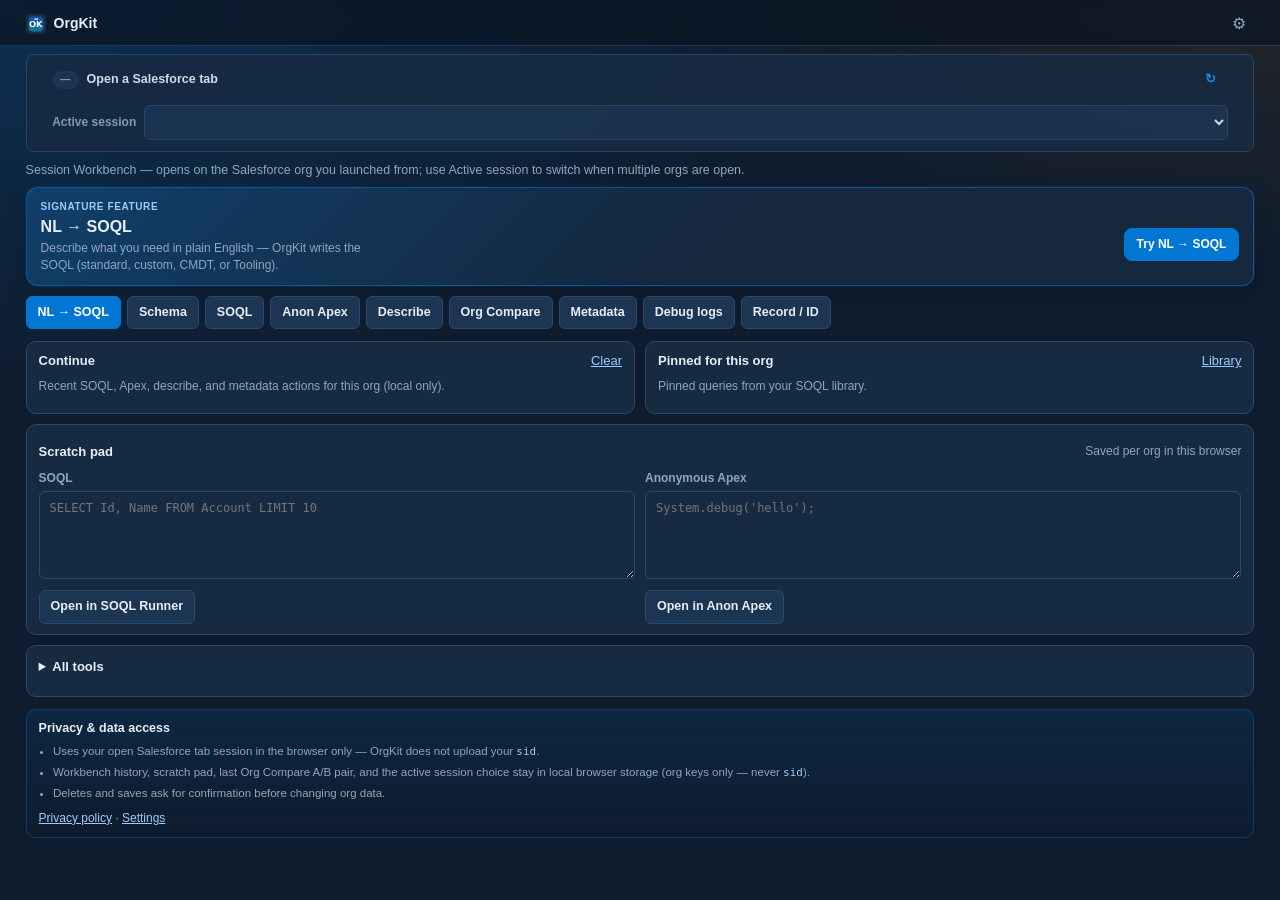
==== extension/app/index.html @ 9f9a1a81 "Compare which flow version is live across two orgs (1.9.7). Org Compare already had dual-org session" ====
<!DOCTYPE html>
<html lang="en">
<head>
  <meta charset="UTF-8" />
  <meta name="viewport" content="width=device-width, initial-scale=1" />
  <title>OrgKit</title>
  <link rel="icon" href="../icons/icon32.png" />
  <link rel="stylesheet" href="app.css" />
</head>
<body>
  <header class="header">
    <button type="button" class="icon-btn hidden" id="backBtn" title="Back">←</button>
    <div class="brand">
      <img src="../icons/icon32.png" alt="" width="20" height="20" />
      <span id="headerTitle">OrgKit</span>
    </div>
    <button type="button" class="icon-btn" id="openOptions" title="Settings">⚙</button>
  </header>

  <section id="orgBanner" class="org-banner muted">
    <div class="org-top">
      <span id="envPill" class="pill">—</span>
      <span id="orgHost" class="org-host">Open a Salesforce tab</span>
      <button type="button" class="btn ghost org-refresh-btn" id="refreshSessionsBtn" title="Refresh Salesforce sessions">↻</button>
    </div>
    <div class="org-session-row" id="orgSessionRow">
      <label class="label tight" for="activeSessionSelect">Active session</label>
      <select id="activeSessionSelect" class="select block-select" title="Switch between open Salesforce orgs / sandboxes"></select>
    </div>
    <div id="orgMeta" class="org-meta"></div>
  </section>

  <!-- SESSION WORKBENCH (home) -->
  <section id="view-home" class="view active">
    <p class="lede">Session Workbench — opens on the Salesforce org you launched from; use Active session to switch when multiple orgs are open.</p>

    <button type="button" class="nl-spotlight" data-open="nl-soql" id="nlSpotlight">
      <span class="nl-spotlight-kicker">Signature feature</span>
      <strong class="nl-spotlight-title">NL → SOQL</strong>
      <span class="nl-spotlight-blurb">Describe what you need in plain English — OrgKit writes the SOQL (standard, custom, CMDT, or Tooling).</span>
      <span class="nl-spotlight-cta">Try NL → SOQL</span>
    </button>

    <div class="wb-launch" id="wbLaunch">
      <button type="button" class="btn primary" data-open="nl-soql">NL → SOQL</button>
      <button type="button" class="btn" data-open="schema">Schema</button>
      <button type="button" class="btn" data-open="soql-run">SOQL</button>
      <button type="button" class="btn" data-open="anon-apex">Anon Apex</button>
      <button type="button" class="btn" data-open="describe">Describe</button>
      <button type="button" class="btn" data-open="org-compare">Org Compare</button>
      <button type="button" class="btn" data-open="meta-open">Metadata</button>
      <button type="button" class="btn" data-open="logs">Debug logs</button>
      <button type="button" class="btn" data-open="ids">Record / ID</button>
    </div>

    <div class="wb-grid">
      <div class="wb-card">
        <div class="wb-card-head">
          <h3>Continue</h3>
          <button type="button" class="linkish" id="wbClearContinue" title="Clear continue list">Clear</button>
        </div>
        <p class="hint wb-hint">Recent SOQL, Apex, describe, and metadata actions for this org (local only).</p>
        <div id="wbContinue" class="wb-list"></div>
      </div>
      <div class="wb-card">
        <div class="wb-card-head">
          <h3>Pinned for this org</h3>
          <button type="button" class="linkish" data-open="soql-run">Library</button>
        </div>
        <p class="hint wb-hint">Pinned queries from your SOQL library.</p>
        <div id="wbPinned" class="wb-list"></div>
      </div>
    </div>

    <div class="wb-card wb-scratch">
      <div class="wb-card-head">
        <h3>Scratch pad</h3>
        <span class="hint" id="wbScratchHint">Saved per org in this browser</span>
      </div>
      <div class="wb-scratch-grid">
        <div>
          <label class="label" for="wbScratchSoql">SOQL</label>
          <textarea id="wbScratchSoql" class="textarea" rows="4" placeholder="SELECT Id, Name FROM Account LIMIT 10" spellcheck="false"></textarea>
          <button type="button" class="btn" id="wbOpenScratchSoql">Open in SOQL Runner</button>
        </div>
        <div>
          <label class="label" for="wbScratchApex">Anonymous Apex</label>
          <textarea id="wbScratchApex" class="textarea" rows="4" placeholder="System.debug('hello');" spellcheck="false"></textarea>
          <button type="button" class="btn" id="wbOpenScratchApex">Open in Anon Apex</button>
        </div>
      </div>
    </div>

    <details class="wb-tools" id="wbAllTools">
      <summary>All tools</summary>
      <div class="feature-grid" id="featureGrid"></div>
      <div class="extras">
        <div class="label" style="margin-top:0">Quick links &amp; utilities</div>
        <div class="util-row">
          <button type="button" class="btn" data-open="links">Setup links</button>
          <button type="button" class="btn" data-open="soql-run">SOQL runner</button>
          <button type="button" class="btn" data-open="anon-apex">Anonymous Apex</button>
          <button type="button" class="btn" data-open="ids">ID tools</button>
          <button type="button" class="btn" data-open="favs">Favorites</button>
        </div>
      </div>
    </details>

    <div class="trust-card">
      <strong>Privacy &amp; data access</strong>
      <ul>
        <li>Uses your open Salesforce tab session in the browser only — OrgKit does not upload your <code>sid</code>.</li>
        <li>Workbench history, scratch pad, last Org Compare A/B pair, and the active session choice stay in local browser storage (org keys only — never <code>sid</code>).</li>
        <li>Deletes and saves ask for confirmation before changing org data.</li>
      </ul>
      <p class="trust-links">
        <a href="../privacy.html" target="_blank" rel="noopener">Privacy policy</a>
        ·
        <button type="button" class="linkish" id="homeOpenSettings">Settings</button>
      </p>
    </div>
  </section>

  <!-- FEATURE: NL SOQL -->
  <section id="view-nl-soql" class="view">
    <p class="lede nl-view-lede">
      OrgKit’s standout tool — type a request in plain English and get runnable SOQL for this org.
    </p>
    <div class="nl-examples" id="nlExamples" aria-label="Example prompts">
      <button type="button" class="nl-chip" data-nl-example="Accounts created this week with their owner name">Accounts this week + owner</button>
      <button type="button" class="nl-chip" data-nl-example="Open Cases for high priority with Account Name">High-priority Cases</button>
      <button type="button" class="nl-chip" data-nl-example="Custom objects modified in the last 7 days">Recent custom objects</button>
      <button type="button" class="nl-chip" data-nl-example="Apex classes that contain Batchable">Tooling: Batchable classes</button>
    </div>
    <div class="row wrap" style="margin-bottom:8px">
      <label class="label tight" for="nlApiMode">API</label>
      <select id="nlApiMode" class="select" title="Standard objects / custom metadata, or Tooling API">
        <option value="rest">Standard / CMDT</option>
        <option value="tooling">Tooling API</option>
      </select>
    </div>
    <label class="label" for="nlInput">Describe the data you need</label>
    <textarea id="nlInput" class="textarea" rows="3" placeholder="e.g. Contacts at Accounts in California, limit 50"></textarea>
    <p class="hint">
      Works with standard objects, custom objects (__c), and custom metadata (__mdt). Tooling mode matches ApexClass, FlowDefinition, Flow versions, and other Tooling entities. Results respect your Salesforce permissions.
    </p>
    <div class="row">
      <button type="button" class="btn primary" id="genSoql">Generate SOQL</button>
      <button type="button" class="btn" id="runGenSoql">Run</button>
      <button type="button" class="btn" id="copyGenSoql">Copy SOQL</button>
    </div>
    <pre id="nlSoqlOut" class="result"></pre>
    <div id="nlQueryPanel" class="query-panel hidden" data-query-panel="nl">
      <div class="query-toolbar">
        <span class="query-meta" data-query-meta></span>
        <button type="button" class="btn" data-export="sheets">Copy for Sheets</button>
        <button type="button" class="btn" data-export="excel">Export Excel</button>
        <button type="button" class="btn ghost" data-export="csv">CSV</button>
        <button type="button" class="btn ghost" data-export="json">JSON</button>
      </div>
      <div class="query-table-wrap" data-query-table></div>
    </div>
    <div id="nlQueryStatus" class="query-status"></div>
  </section>

  <!-- FEATURE: Flow Analyzer -->
  <section id="view-flow" class="view">
    <div class="row">
      <button type="button" class="btn primary" id="loadFlows">Load flows from org</button>
      <button type="button" class="btn" id="analyzeFlowPaste">Analyze paste</button>
    </div>
    <textarea id="flowPaste" class="textarea" rows="4" placeholder="Optional: paste Flow JSON/XML metadata"></textarea>
    <div id="flowOut" class="report"></div>
  </section>

  <!-- FEATURE: Governor -->
  <section id="view-governor" class="view">
    <div class="row wrap">
      <button type="button" class="btn" id="loadOrgLimits">Load org limits</button>
      <span id="orgLimitsStatus" class="hint" style="margin:0"></span>
    </div>
    <div id="orgLimitsOut" class="report"></div>
    <label class="label" for="govInput">Paste Apex (or describe the transaction)</label>
    <textarea id="govInput" class="textarea" rows="8" placeholder="for (SObject record : records) {&#10;  List&lt;SObject&gt; related = [SELECT Id FROM Related__c WHERE ParentId__c = :record.Id];&#10;}"></textarea>
    <button type="button" class="btn primary block" id="runGovernor">Predict code limits</button>
    <div id="govOut" class="report"></div>
  </section>

  <!-- FEATURE: Error Decoder -->
  <section id="view-errors" class="view">
    <label class="label" for="errInput">Paste Salesforce error</label>
    <textarea id="errInput" class="textarea" rows="5" placeholder="System.DmlException: Update failed... UNABLE_TO_LOCK_ROW..."></textarea>
    <div class="row">
      <button type="button" class="btn primary" id="decodeErr">Decode</button>
      <button type="button" class="btn" id="decodeErrAi">Decode + AI</button>
    </div>
    <div id="errOut" class="report"></div>
  </section>

  <!-- FEATURE: Debug Log -->
  <section id="view-logs" class="view">
    <label class="label" for="logInput">Paste debug log</label>
    <textarea id="logInput" class="textarea" rows="8" placeholder="64.0 APEX_CODE,DEBUG;...&#10;Number of SOQL queries: 42 out of 100"></textarea>
    <button type="button" class="btn primary block" id="analyzeLog">Analyze log</button>
    <div id="logOut" class="report"></div>
  </section>

  <!-- FEATURE: Formula -->
  <section id="view-formula" class="view">
    <label class="label" for="formulaInput">Describe the formula</label>
    <textarea id="formulaInput" class="textarea" rows="3" placeholder="Checkbox true when status is open or priority is high"></textarea>
    <div class="row">
      <button type="button" class="btn primary" id="buildFormula">Build</button>
      <button type="button" class="btn" id="copyFormula">Copy</button>
    </div>
    <pre id="formulaOut" class="result"></pre>
    <div id="formulaHelpers" class="helpers"></div>
  </section>

  <!-- FEATURE: Permissions -->
  <section id="view-perms" class="view">
    <label class="label" for="permUser">Username or User Id</label>
    <input id="permUser" class="input" placeholder="user@example.com" />
    <label class="label" for="permObject">Object API name</label>
    <input id="permObject" class="input" list="permObjectList" placeholder="Standard or custom object API name" autocomplete="off" />
    <datalist id="permObjectList"></datalist>
    <p class="hint">Supports standard and custom objects (__c). Type to search the org object list.</p>
    <button type="button" class="btn primary block" id="investigatePerms">Investigate</button>
    <div id="permOut" class="report"></div>
  </section>

  <!-- FEATURE: Apex Review -->
  <section id="view-apex" class="view">
    <label class="label" for="apexClassSearch">Load class from org</label>
    <div class="row">
      <input type="search" id="apexClassSearch" class="input grow" placeholder="Search Apex class name…" />
      <button type="button" class="btn" id="searchApexClasses">Search</button>
    </div>
    <div id="apexClassList" class="package-members"></div>
    <div id="apexClassStatus" class="hint"></div>
    <label class="label" for="apexInput">Apex source</label>
    <textarea id="apexInput" class="textarea" rows="8" placeholder="Select a class above, or paste Apex here…"></textarea>
    <button type="button" class="btn primary block" id="reviewApex">Review</button>
    <div id="apexOut" class="report"></div>
  </section>

  <!-- FEATURE: Describe Browser -->
  <section id="view-describe" class="view">
    <div class="row" style="position:relative">
      <div class="soql-editor grow" style="flex:1;min-width:0">
        <input type="search" id="describeObjectSearch" class="input grow" list="describeObjectList" placeholder="Search standard or custom object…" autocomplete="off" style="width:100%" />
        <div id="describeObjectSuggest" class="soql-suggest hidden" role="listbox" aria-label="Object suggestions"></div>
      </div>
      <button type="button" class="btn primary" id="loadDescribe">Describe</button>
    </div>
    <datalist id="describeObjectList"></datalist>
    <p class="hint" id="describeObjectHint">Loads all org objects (including custom __c / __mdt). Search by API name or label.</p>
    <input type="search" id="describeFieldFilter" class="input" placeholder="Filter fields…" style="margin-top:8px" />
    <div id="describeSummary" class="hint"></div>
    <div id="describeFields" class="describe-list"></div>
    <div id="describeDetail" class="report"></div>
    <div id="describeDependent" class="report"></div>
  </section>

  <!-- FEATURE: Schema Explorer -->
  <section id="view-schema" class="view">
    <p class="lede">
      A map of your Salesforce records — each tile is one type of record, and lines show how they connect.
      Drag any tile to move just that tile. Switch to <strong>Technical</strong> for API names and SOQL.
    </p>
    <div class="schema-filter-row" role="group" aria-label="Object type filter">
      <button type="button" class="schema-filter active" data-schema-filter="all">All</button>
      <button type="button" class="schema-filter" data-schema-filter="standard">Standard</button>
      <button type="button" class="schema-filter" data-schema-filter="custom">Custom (__c)</button>
      <button type="button" class="schema-filter" data-schema-filter="mdt">Metadata (__mdt)</button>
    </div>
    <div class="row" style="position:relative">
      <div class="soql-editor grow" style="flex:1;min-width:0">
        <input
          type="search"
          id="schemaObjectSearch"
          class="input grow"
          list="schemaObjectList"
          placeholder="Search a record type — Account, Contact, custom objects…"
          autocomplete="off"
          style="width:100%"
        />
        <div id="schemaObjectSuggest" class="soql-suggest hidden" role="listbox" aria-label="Schema object suggestions"></div>
      </div>
      <button type="button" class="btn primary" id="loadSchema">Explore</button>
    </div>
    <datalist id="schemaObjectList"></datalist>
    <p class="hint" id="schemaObjectHint">Loads all org objects (including custom and custom metadata).</p>
    <nav id="schemaBreadcrumb" class="schema-breadcrumb" aria-label="Schema navigation"></nav>
    <div id="schemaSummary" class="hint"></div>
    <div id="schemaBuilder" class="schema-builder hidden" aria-live="polite">
      <div class="schema-builder-toolbar">
        <span class="hint" style="margin:0" id="schemaCanvasHint">Drag a tile to move it · empty space pans the map</span>
        <div class="row wrap" style="margin:0;gap:6px">
          <button type="button" class="btn ghost active" id="schemaToggleSimple" title="Simple or technical labels">Simple</button>
          <button type="button" class="btn ghost" id="schemaTogglePerms" title="Permissions drawer (session / as-user)">Permissions</button>
          <button type="button" class="btn ghost" id="schemaResetLayout" title="Reset card positions">Reset layout</button>
          <button type="button" class="btn ghost" id="schemaZoomOut" title="Zoom out">−</button>
          <button type="button" class="btn ghost" id="schemaZoomReset" title="Fit canvas">Fit</button>
          <button type="button" class="btn ghost" id="schemaZoomIn" title="Zoom in">+</button>
        </div>
      </div>
      <p class="schema-story" id="schemaRelationStory"></p>
      <div class="schema-legend" id="schemaLegend">
        <span class="schema-legend-item"><i class="lg-lookup"></i> Linked to</span>
        <span class="schema-legend-item"><i class="lg-md"></i> Must belong to (required parent)</span>
        <span class="schema-legend-item">Every line connects two tiles · hover a line to read it</span>
      </div>
      <div class="schema-builder-body">
        <div class="schema-viewport" id="schemaViewport">
          <div class="schema-world" id="schemaWorld">
            <svg class="schema-lines" id="schemaLines" xmlns="http://www.w3.org/2000/svg"></svg>
            <div class="schema-cards" id="schemaCards"></div>
          </div>
        </div>
        <aside class="schema-perm-drawer" id="schemaPermDrawer" hidden>
          <div class="schema-perm-drawer-head">
            <strong>Permissions</strong>
            <button type="button" class="btn ghost" id="schemaPermClose" title="Close">×</button>
          </div>
          <div id="schemaPermBody" class="schema-perm-body"></div>
        </aside>
      </div>
      <div class="schema-actions" id="schemaActions"></div>
    </div>
    <div id="schemaFieldMenu" class="schema-field-menu hidden" role="menu" hidden></div>
    <pre id="schemaSoqlPreview" class="result schema-soql-preview hidden"></pre>
  </section>

  <!-- FEATURE: Org Compare -->
  <section id="view-org-compare" class="view">
    <p class="hint">
      Compare two logged-in Salesforce orgs (UAT vs Prod). Pick what to scan — objects, profiles, perm sets,
      <strong>active flow versions</strong>, Apex, and more.
      OrgKit uses tabs and cookie sessions in this Chrome profile. No passwords; <code>sid</code> is never stored.
    </p>

    <div class="compare-chooser">
      <div class="compare-chooser-head">
        <div>
          <div class="label" style="margin-top:0">Available Salesforce sessions</div>
          <p class="hint compare-chooser-hint" id="compareChooserHint">
            Open the two orgs in any Chrome window/tab, then use <strong>Set as A</strong> / <strong>Set as B</strong> (or the dropdowns below).
          </p>
        </div>
        <button type="button" class="btn" id="refreshCompareOrgs">Refresh sessions</button>
      </div>
      <div id="compareSessionList" class="compare-session-list" role="list"></div>
    </div>

    <div class="compare-org-cards" id="compareOrgCards">
      <div class="compare-org-card" data-side="A">
        <div class="compare-org-card-head">
          <span class="compare-org-badge">A</span>
          <span class="compare-org-env" id="compareEnvLeft">Org A</span>
        </div>
        <label class="label" for="compareOrgLeft">Select org A</label>
        <select id="compareOrgLeft" class="select block-select"></select>
        <div class="compare-org-meta" id="compareMetaLeft">Pick a logged-in Salesforce session</div>
      </div>
      <div class="compare-swap-wrap">
        <button type="button" class="btn compare-swap" id="swapCompareOrgs" title="Swap A and B">⇄ Swap</button>
      </div>
      <div class="compare-org-card" data-side="B">
        <div class="compare-org-card-head">
          <span class="compare-org-badge compare-org-badge-b">B</span>
          <span class="compare-org-env" id="compareEnvRight">Org B</span>
        </div>
        <label class="label" for="compareOrgRight">Select org B</label>
        <select id="compareOrgRight" class="select block-select"></select>
        <div class="compare-org-meta" id="compareMetaRight">Pick a logged-in Salesforce session</div>
      </div>
    </div>
    <div class="compare-categories">
      <div class="compare-categories-head">
        <div class="label" style="margin-top:0">What to compare</div>
        <div class="row wrap compare-cat-presets">
          <button type="button" class="btn" id="compareCatsCommon" title="Objects, profiles, perm sets, flows, Apex, validation rules">Common pack</button>
          <button type="button" class="btn" id="compareCatsFlows" title="Only compare which flow version is live in each org">Active flow versions</button>
          <button type="button" class="btn" id="compareCatsAll">Select all</button>
          <button type="button" class="btn" id="compareCatsNone">Clear</button>
        </div>
      </div>
      <div id="compareCategoryList" class="compare-category-list"></div>
      <div class="row wrap" style="margin-top:8px">
        <label class="label tight" for="compareMode">Object scope</label>
        <select id="compareMode" class="select" title="Which objects to describe when Objects & fields is selected">
          <option value="custom" selected>Custom objects + CMDT</option>
          <option value="custom-no-mdt">Custom objects only (__c)</option>
          <option value="all">All objects (slower)</option>
        </select>
        <label class="check-inline">
          <input type="checkbox" id="compareCustomFieldsOnly" />
          Diff custom fields only
        </label>
        <button type="button" class="btn primary" id="runOrgCompare">Compare</button>
      </div>
    </div>
    <div class="compare-progress hidden" id="compareProgress" aria-hidden="true">
      <div class="compare-progress-track">
        <div class="compare-progress-bar" id="compareProgressBar"></div>
      </div>
      <div id="compareProgressLabel" class="hint">Preparing…</div>
    </div>
    <div id="compareStatus" class="hint"></div>
    <div id="compareSummary" class="compare-summary hidden"></div>
    <div id="compareCategoryFilter" class="compare-cat-filter hidden" role="tablist" aria-label="Filter by category"></div>
    <div id="compareTabs" class="compare-tabs hidden" role="tablist">
      <button type="button" class="compare-tab active" data-compare-tab="onlyA">Only in A</button>
      <button type="button" class="compare-tab" data-compare-tab="onlyB">Only in B</button>
      <button type="button" class="compare-tab" data-compare-tab="differ">Differ</button>
    </div>
    <input type="search" id="compareFilter" class="input hidden" placeholder="Filter by name / category…" style="margin-top:8px" />
    <div class="row wrap compare-actions hidden" id="compareActions">
      <button type="button" class="btn" id="copyCompareApiNames">Copy API names</button>
      <button type="button" class="btn" id="copyComparePackageMembers">Copy package.xml members</button>
    </div>
    <div id="compareResults" class="compare-results"></div>
  </section>

  <!-- FEATURE: Metadata Quick Open -->
  <section id="view-meta-open" class="view">
    <label class="label" for="metaType">Type (optional)</label>
    <select id="metaType" class="select block-select"></select>
    <label class="label" for="metaQuery">Search name</label>
    <div class="row">
      <input type="search" id="metaQuery" class="input grow" placeholder="Class, flow, LWC, or other metadata name…" />
      <button type="button" class="btn primary" id="searchMeta">Search</button>
    </div>
    <div id="metaResults" class="report"></div>
  </section>

  <!-- FEATURE: Package.xml Builder -->
  <section id="view-package" class="view">
    <p class="hint">Select metadata members, then generate a deployable <code>package.xml</code>.</p>
    <label class="label" for="packageType">Metadata type</label>
    <div class="row">
      <select id="packageType" class="select grow-select"></select>
      <button type="button" class="btn primary" id="loadPackageMembers">Load</button>
    </div>
    <input type="search" id="packageMemberFilter" class="input" placeholder="Filter members…" style="margin-top:8px" />
    <div id="packageMembers" class="package-members"></div>
    <div class="row wrap">
      <button type="button" class="btn" id="clearPackageSel">Clear selection</button>
      <button type="button" class="btn primary" id="genPackageXml">Generate package.xml</button>
      <button type="button" class="btn" id="copyPackageXml">Copy</button>
    </div>
    <div id="packageSelection" class="hint"></div>
    <pre id="packageXmlOut" class="result"></pre>
  </section>

  <!-- FEATURE: Inactive Flow Cleaner -->
  <section id="view-flow-clean" class="view">
    <p class="hint">
      Inactive flow versions (Draft / Obsolete / InvalidDraft) often block field deletion.
      Load them, optionally filter by field API name, then delete selected versions.
      <strong>Active versions are never deleted.</strong>
      To see whether sandbox and production are on the same live version, use
      <button type="button" class="linkish" id="openFlowVersionCompare">Org Compare → Active flow versions</button>.
    </p>
    <label class="label" for="flowCleanObject">Object API (optional)</label>
    <input id="flowCleanObject" class="input" placeholder="MyObject__c" />
    <label class="label" for="flowCleanField">Field API name to find in flows (optional)</label>
    <input id="flowCleanField" class="input" placeholder="My_Field__c or MyObject__c.My_Field__c" />
    <div class="row wrap">
      <button type="button" class="btn primary" id="loadInactiveFlows">Load inactive versions</button>
      <button type="button" class="btn" id="scanFlowFieldRefs">Load + scan field refs</button>
    </div>
    <input type="search" id="flowCleanFilter" class="input" placeholder="Filter list…" style="margin-top:8px" />
    <div id="flowCleanList" class="package-members"></div>
    <div class="row wrap">
      <button type="button" class="btn" id="selectAllInactiveFlows">Select all</button>
      <button type="button" class="btn" id="clearInactiveFlows">Clear</button>
      <button type="button" class="btn danger" id="deleteInactiveFlows">Delete selected</button>
    </div>
    <div id="flowCleanStatus" class="hint"></div>
    <div id="flowCleanOut" class="report"></div>
  </section>

  <!-- UTIL: Links -->
  <section id="view-links" class="view">
    <input type="search" id="linkSearch" class="input" placeholder="Filter quick links…" autocomplete="off" />
    <div id="linkList" class="link-list"></div>
  </section>

  <!-- UTIL: SOQL runner + saved library -->
  <section id="view-soql-run" class="view">
    <div class="row wrap" style="margin-bottom:8px">
      <label class="label tight" for="soqlApiMode">API</label>
      <select id="soqlApiMode" class="select" title="Standard data objects or Tooling API metadata objects">
        <option value="rest">Standard objects</option>
        <option value="tooling">Tooling API</option>
      </select>
      <input
        type="search"
        id="soqlObjectHint"
        class="input grow"
        list="soqlObjectList"
        placeholder="Object API name"
        autocomplete="off"
      />
      <datalist id="soqlObjectList"></datalist>
      <button type="button" class="btn" id="soqlLoadFields" title="Load fields for autocomplete">Load fields</button>
    </div>
    <p class="hint" id="soqlAssistHint">Field suggestions appear as you type. Standard mode includes custom objects (__c) and custom metadata (__mdt). Use Tooling for metadata entities.</p>
    <label class="label" for="soqlInput">SOQL</label>
    <div class="soql-editor">
      <textarea id="soqlInput" class="textarea" rows="5" placeholder="SELECT Id, Name FROM MyObject__c LIMIT 10" spellcheck="false"></textarea>
      <div id="soqlSuggest" class="soql-suggest hidden" role="listbox" aria-label="Field suggestions"></div>
    </div>
    <div class="row wrap">
      <select id="apiVersion" class="select" title="API version"></select>
      <button type="button" class="btn primary" id="runSoql">Run query</button>
      <button type="button" class="btn" id="saveSoqlBtn">Save to library</button>
    </div>
    <div class="row wrap">
      <input type="text" id="soqlSaveName" class="input grow" placeholder="Name for saved query" maxlength="80" />
    </div>
    <div id="soqlQueryPanel" class="query-panel hidden" data-query-panel="soql">
      <div class="query-toolbar">
        <span class="query-meta" data-query-meta></span>
        <button type="button" class="btn" data-export="sheets">Copy for Sheets</button>
        <button type="button" class="btn" data-export="excel">Export Excel</button>
        <button type="button" class="btn ghost" data-export="csv">CSV</button>
        <button type="button" class="btn ghost" data-export="json">JSON</button>
      </div>
      <div class="query-table-wrap" data-query-table></div>
    </div>
    <div id="soqlQueryStatus" class="query-status"></div>

    <div class="label">Saved SOQL library</div>
    <p class="hint" id="soqlLibraryHint">Pinned and recent queries for this org. Stored locally in the browser — never includes session.</p>
    <input type="search" id="soqlLibraryFilter" class="input" placeholder="Filter saved queries…" />
    <div id="soqlLibraryList" class="package-members"></div>
  </section>

  <!-- FEATURE: Anonymous Apex -->
  <section id="view-anon-apex" class="view">
    <p class="hint">
      Runs Apex with your current org session via Tooling <code>executeAnonymous</code>.
      Debug lines need an active Trace Flag; then use Fetch debug log.
    </p>
    <label class="label" for="apexSnippet">Snippet</label>
    <select id="apexSnippet" class="select block-select"></select>
    <label class="label" for="anonApexInput">Anonymous Apex</label>
    <textarea id="anonApexInput" class="textarea" rows="10" placeholder="System.debug('hello');"></textarea>
    <div class="row wrap">
      <button type="button" class="btn primary" id="runAnonApex">Execute</button>
      <button type="button" class="btn" id="fetchAnonDebug">Fetch debug log</button>
      <button type="button" class="btn ghost" id="copyAnonApex">Copy Apex</button>
    </div>
    <div id="anonApexResult" class="report"></div>
    <pre id="anonApexDebug" class="result dim"></pre>
  </section>

  <!-- UTIL: IDs -->
  <section id="view-ids" class="view">
    <div class="row">
      <input type="text" id="idInput" class="input grow" placeholder="001…" spellcheck="false" />
      <button type="button" class="btn primary" id="openRecord">Open</button>
    </div>
    <div id="idInfo" class="id-info"></div>
    <div class="row wrap">
      <button type="button" class="btn" id="copy15">Copy 15</button>
      <button type="button" class="btn" id="copy18">Copy 18</button>
      <button type="button" class="btn" id="scanPageIds">Scan page</button>
    </div>
    <ul id="scannedIds" class="scanned"></ul>
  </section>

  <!-- UTIL: Favs -->
  <section id="view-favs" class="view">
    <div class="row"><input type="text" id="favLabel" class="input grow" placeholder="Label" /></div>
    <div class="row">
      <input type="text" id="favPath" class="input grow" placeholder="Path or full URL" />
      <button type="button" class="btn primary" id="addFav">Add</button>
    </div>
    <ul id="favList" class="fav-list"></ul>
    <button type="button" class="btn block" id="saveCurrent">Save current page</button>
  </section>

  <!-- Record detail / edit drawer -->
  <div id="recordDrawer" class="record-drawer hidden" aria-hidden="true">
    <div class="record-drawer-backdrop" data-record-close></div>
    <div class="record-drawer-panel" role="dialog" aria-labelledby="recordDrawerTitle">
      <div class="record-drawer-header">
        <div>
          <div class="label" id="recordDrawerTitle">Record</div>
          <div class="hint" id="recordDrawerSub"></div>
        </div>
        <button type="button" class="btn ghost" data-record-close title="Close">Close</button>
      </div>
      <div class="record-drawer-actions row wrap">
        <button type="button" class="btn" id="recordOpenSf">Open in Salesforce</button>
        <button type="button" class="btn primary" id="recordSave">Save changes</button>
        <button type="button" class="btn danger" id="recordDelete">Delete</button>
      </div>
      <div id="recordDrawerStatus" class="query-status"></div>
      <input type="search" id="recordFieldFilter" class="input" placeholder="Filter fields…" />
      <div id="recordFieldList" class="record-field-list"></div>
    </div>
  </div>

  <script type="module" src="app.js"></script>
</body>
</html>
---- extension/app/app.css ----
:root {
  --bg: #0f1c2e;
  --surface: #162a42;
  --surface-2: #1c3552;
  --ink: #e8eef6;
  --text: #e8eef6;
  --muted: #8fa6c1;
  --border: #2a4a6b;
  --border-strong: #3d6a96;
  --accent: #0176d3;
  --accent-hover: #1b96ff;
  --accent-soft: rgba(1, 118, 211, 0.22);
  --prod: #2e844a;
  --sandbox: #dd7a01;
  --danger: #c23934;
  --warn: #dd7a01;
  --ok: #2e844a;
  --radius: 8px;
  --shadow: 0 1px 3px rgba(0, 0, 0, 0.25);
  --font: "Segoe UI Variable", "Segoe UI", "Helvetica Neue", sans-serif;
  --mono: "Cascadia Mono", "IBM Plex Mono", "Consolas", monospace;
}

* { box-sizing: border-box; }

/* Toolbar popup default size (Chrome action popup). */
html {
  width: 800px;
  height: 600px;
}

html,
body {
  margin: 0;
  font-family: var(--font);
  font-size: 13px;
  line-height: 1.4;
  color: var(--text);
  background:
    radial-gradient(120% 80% at 0% 0%, rgba(1, 118, 211, 0.22), transparent 55%),
    radial-gradient(90% 60% at 100% 0%, rgba(221, 122, 1, 0.1), transparent 50%),
    var(--bg);
}

body {
  width: 100%;
  height: 100%;
  min-height: 600px;
  overflow: hidden;
  display: flex;
  flex-direction: column;
}

html.shell-wide {
  width: 100% !important;
  height: 100% !important;
}
html.shell-wide,
html.shell-wide body {
  min-height: 100vh;
}
html.shell-wide body {
  height: auto;
  overflow: auto;
}
html.shell-wide .feature-grid {
  grid-template-columns: repeat(auto-fill, minmax(220px, 1fr));
}
html.shell-wide .org-banner,
html.shell-wide .header,
html.shell-wide .view {
  padding-left: clamp(14px, 2vw, 28px);
  padding-right: clamp(14px, 2vw, 28px);
}
html.shell-wide .org-banner {
  margin-left: clamp(14px, 2vw, 28px);
  margin-right: clamp(14px, 2vw, 28px);
}
html.shell-wide .query-table-wrap,
html.shell-wide .describe-list,
html.shell-wide .package-members,
html.shell-wide .link-list {
  max-height: min(55vh, 520px);
}

/* Fallback when CSS alone can see a wide viewport (full tab). */
@media (min-width: 820px) {
  html {
    width: 100%;
    height: auto;
    min-height: 100%;
  }
  body {
    min-height: 100vh;
    height: auto;
    overflow: auto;
  }
  .feature-grid {
    grid-template-columns: repeat(auto-fill, minmax(220px, 1fr));
  }
}

.header {
  flex: 0 0 auto;
  display: flex;
  align-items: center;
  gap: 8px;
  padding: 10px 14px 8px;
  background: rgba(10, 21, 34, 0.72);
  border-bottom: 1px solid rgba(42, 74, 107, 0.65);
  backdrop-filter: blur(6px);
}

.brand {
  display: flex;
  align-items: center;
  gap: 8px;
  font-weight: 700;
  flex: 1;
  min-width: 0;
  color: var(--text);
}

.brand img {
  border-radius: 4px;
  background: rgba(255, 255, 255, 0.08);
  padding: 2px;
}

.brand span {
  overflow: hidden;
  text-overflow: ellipsis;
  white-space: nowrap;
  font-size: 14px;
}

.icon-btn {
  border: 0;
  background: transparent;
  color: var(--muted);
  cursor: pointer;
  font-size: 16px;
  padding: 4px 8px;
  border-radius: 6px;
}
.icon-btn:hover { background: var(--surface); color: var(--text); }
.hidden { display: none !important; }

.org-banner {
  flex: 0 0 auto;
  margin: 8px 14px 0;
  padding: 8px 10px;
  border-radius: var(--radius);
  background: var(--surface);
  border: 1px solid var(--border);
}
.org-banner.muted { opacity: 0.9; }
.org-top { display: flex; align-items: center; gap: 8px; min-width: 0; }
.org-host {
  flex: 1 1 auto;
  overflow: hidden;
  text-overflow: ellipsis;
  white-space: nowrap;
  font-weight: 650;
  font-size: 12.5px;
}
.org-refresh-btn {
  flex: 0 0 auto;
  padding: 2px 8px;
  min-width: 32px;
}
.org-session-row {
  display: grid;
  grid-template-columns: auto minmax(0, 1fr);
  gap: 8px;
  align-items: center;
  margin-top: 8px;
}
.org-session-row .label {
  margin: 0;
  white-space: nowrap;
}
.org-session-row .select {
  width: 100%;
  min-width: 0;
  color: var(--text);
  background: var(--surface-2);
}
.org-session-row .select:disabled {
  opacity: 0.85;
  color: var(--muted);
  background: var(--surface);
}
.org-meta { margin-top: 3px; color: var(--muted); font-size: 11.5px; line-height: 1.3; word-break: break-all; }

.pill {
  flex-shrink: 0;
  display: inline-flex;
  padding: 2px 8px;
  border-radius: 999px;
  font-size: 10px;
  font-weight: 700;
  text-transform: uppercase;
  letter-spacing: 0.04em;
  background: var(--surface-2);
  color: var(--muted);
}
.pill.prod { background: rgba(46, 132, 74, 0.2); color: #3ba755; }
.pill.sandbox { background: rgba(221, 122, 1, 0.2); color: #f5a623; }
.pill.deved { background: rgba(1, 118, 211, 0.2); color: #1b96ff; }

.view {
  display: none;
  flex: 1 1 auto;
  min-height: 0;
  padding: 10px 14px 14px;
  overflow: auto;
}
.view.active { display: block; }

.lede {
  margin: 0 0 8px;
  color: var(--muted);
  font-size: 12.5px;
}

.nl-spotlight {
  display: grid;
  grid-template-columns: 1fr auto;
  grid-template-areas:
    "kicker kicker"
    "title cta"
    "blurb cta";
  gap: 2px 12px;
  align-items: center;
  width: 100%;
  margin: 0 0 10px;
  padding: 12px 14px;
  border: 1px solid rgba(1, 118, 211, 0.55);
  border-radius: 12px;
  background:
    linear-gradient(135deg, rgba(1, 118, 211, 0.28), rgba(15, 28, 46, 0.2) 55%),
    var(--surface);
  color: var(--text);
  text-align: left;
  cursor: pointer;
  font: inherit;
  box-shadow: 0 0 0 1px rgba(1, 118, 211, 0.12), 0 8px 24px rgba(0, 0, 0, 0.18);
  transition: border-color 0.15s ease, transform 0.15s ease, background 0.15s ease;
}
.nl-spotlight:hover {
  border-color: var(--accent-hover);
  transform: translateY(-1px);
  background:
    linear-gradient(135deg, rgba(27, 150, 255, 0.32), rgba(15, 28, 46, 0.25) 55%),
    var(--surface-2);
}
.nl-spotlight:focus-visible {
  outline: 2px solid var(--accent);
  outline-offset: 2px;
}
.nl-spotlight-kicker {
  grid-area: kicker;
  font-size: 10px;
  letter-spacing: 0.06em;
  text-transform: uppercase;
  color: #9ec9ff;
  font-weight: 600;
}
.nl-spotlight-title {
  grid-area: title;
  font-size: 16px;
  font-weight: 700;
  color: var(--ink);
}
.nl-spotlight-blurb {
  grid-area: blurb;
  font-size: 12px;
  color: var(--muted);
  line-height: 1.35;
  max-width: 52ch;
}
.nl-spotlight-cta {
  grid-area: cta;
  justify-self: end;
  align-self: center;
  padding: 7px 12px;
  border-radius: 8px;
  background: var(--accent);
  border: 1px solid var(--accent);
  color: #fff;
  font-size: 12px;
  font-weight: 600;
  white-space: nowrap;
}
.nl-spotlight:hover .nl-spotlight-cta {
  background: var(--accent-hover);
  border-color: var(--accent-hover);
}

.nl-view-lede {
  margin-bottom: 10px;
  color: var(--text);
}
.nl-examples {
  display: flex;
  flex-wrap: wrap;
  gap: 6px;
  margin: 0 0 10px;
}
.nl-chip {
  border: 1px solid var(--border);
  background: var(--surface);
  color: var(--muted);
  border-radius: 8px;
  padding: 4px 10px;
  font: inherit;
  font-size: 11.5px;
  cursor: pointer;
  transition: border-color 0.15s ease, color 0.15s ease, background 0.15s ease;
}
.nl-chip:hover {
  border-color: var(--accent);
  color: var(--text);
  background: var(--accent-soft);
}

.feature-card-featured {
  grid-column: 1 / -1;
  border-color: rgba(1, 118, 211, 0.55);
  background:
    linear-gradient(135deg, rgba(1, 118, 211, 0.2), transparent 60%),
    var(--surface);
  min-height: 72px;
}
.feature-card-featured::before {
  width: 4px;
  opacity: 1;
  background: linear-gradient(180deg, var(--accent-hover), var(--accent));
}
.feature-card-badge {
  display: inline-block;
  margin-bottom: 4px;
  font-size: 10px;
  letter-spacing: 0.05em;
  text-transform: uppercase;
  color: #9ec9ff;
  font-weight: 600;
}

.trust-card {
  margin: 12px 0 0;
  padding: 10px 12px;
  border: 1px solid rgba(1, 118, 211, 0.35);
  border-radius: 10px;
  background: linear-gradient(180deg, rgba(1, 118, 211, 0.12), rgba(15, 28, 46, 0.35));
}
.trust-card strong {
  display: block;
  font-size: 12.5px;
  margin-bottom: 6px;
  color: var(--text);
}
.trust-card ul {
  margin: 0;
  padding-left: 1.1rem;
  color: var(--muted);
  font-size: 11.5px;
  line-height: 1.45;
}
.trust-card li + li { margin-top: 4px; }
.trust-card code {
  font-family: var(--mono);
  font-size: 11px;
  color: #9ec9ff;
}
.trust-links {
  margin: 8px 0 0;
  font-size: 12px;
  color: var(--muted);
}
.trust-links a,
button.linkish {
  color: #9ec9ff;
  background: none;
  border: 0;
  padding: 0;
  font: inherit;
  cursor: pointer;
  text-decoration: underline;
}
button.linkish:hover,
.trust-links a:hover {
  color: #cfe4ff;
}

.feature-grid {
  display: grid;
  grid-template-columns: repeat(3, minmax(0, 1fr));
  gap: 8px;
  width: 100%;
}

.feature-card {
  position: relative;
  text-align: left;
  border: 1px solid var(--border);
  background: var(--surface);
  color: var(--text);
  border-radius: 10px;
  padding: 10px 10px 10px 12px;
  cursor: pointer;
  font: inherit;
  transition: border-color 0.15s ease, transform 0.15s ease, background 0.15s ease;
  overflow: hidden;
  min-height: 64px;
}
.feature-card::before {
  content: "";
  position: absolute;
  left: 0;
  top: 0;
  bottom: 0;
  width: 3px;
  background: var(--accent);
  opacity: 0.7;
}
.feature-card:hover {
  border-color: var(--accent);
  background: var(--surface-2);
  transform: translateY(-1px);
}
.feature-card:focus-visible {
  outline: 2px solid var(--accent);
  outline-offset: 1px;
}
.feature-card strong {
  display: block;
  font-size: 12.5px;
  margin-bottom: 3px;
}
.feature-card span {
  display: block;
  color: var(--muted);
  font-size: 11px;
  line-height: 1.3;
}

.extras {
  margin-top: 10px;
  color: var(--muted);
  background: var(--surface);
  border: 1px solid var(--border);
  border-radius: var(--radius);
  padding: 8px 10px;
}
.extras summary {
  cursor: pointer;
  font-weight: 650;
  color: var(--text);
  font-size: 12.5px;
}
.util-row { display: flex; flex-wrap: wrap; gap: 6px; margin-top: 8px; }

/* Session Workbench */
.wb-launch {
  display: flex;
  flex-wrap: wrap;
  gap: 6px;
  margin: 0 0 12px;
}
.wb-grid {
  display: grid;
  grid-template-columns: 1fr 1fr;
  gap: 10px;
  margin-bottom: 10px;
}
@media (max-width: 720px) {
  .wb-grid { grid-template-columns: 1fr; }
}
.wb-card {
  border: 1px solid var(--border);
  background: var(--surface);
  border-radius: 10px;
  padding: 10px 12px;
}
.wb-card-head {
  display: flex;
  align-items: center;
  justify-content: space-between;
  gap: 8px;
  margin-bottom: 2px;
}
.wb-card-head h3 {
  margin: 0;
  font-size: 13px;
  font-weight: 700;
}
.wb-hint { margin: 0 0 8px; }
.wb-list {
  display: flex;
  flex-direction: column;
  gap: 6px;
  max-height: 220px;
  overflow: auto;
}
.wb-item {
  display: flex;
  flex-direction: column;
  align-items: flex-start;
  gap: 2px;
  width: 100%;
  text-align: left;
  border: 1px solid var(--border);
  background: var(--surface-2);
  color: var(--text);
  border-radius: 8px;
  padding: 8px 10px;
  font: inherit;
  cursor: pointer;
}
.wb-item:hover {
  border-color: var(--accent);
}
.wb-item:focus-visible {
  outline: 2px solid var(--accent);
  outline-offset: 1px;
}
.wb-item-top {
  display: flex;
  align-items: center;
  gap: 6px;
  width: 100%;
}
.wb-tag {
  flex: 0 0 auto;
  font-size: 10px;
  font-weight: 700;
  letter-spacing: 0.02em;
  text-transform: uppercase;
  color: #9ec9ff;
  background: var(--accent-soft);
  border-radius: 4px;
  padding: 1px 5px;
}
.wb-item-title {
  flex: 1;
  min-width: 0;
  font-size: 12.5px;
  font-weight: 650;
  white-space: nowrap;
  overflow: hidden;
  text-overflow: ellipsis;
}
.wb-item-time {
  flex: 0 0 auto;
  font-size: 10.5px;
  color: var(--muted);
}
.wb-item-detail {
  font-family: var(--mono);
  font-size: 11px;
  color: var(--muted);
  white-space: nowrap;
  overflow: hidden;
  text-overflow: ellipsis;
  max-width: 100%;
}
.wb-empty {
  color: var(--muted);
  font-size: 12px;
  padding: 6px 2px;
}
.wb-scratch { margin-bottom: 10px; }
.wb-scratch-grid {
  display: grid;
  grid-template-columns: 1fr 1fr;
  gap: 10px;
}
@media (max-width: 720px) {
  .wb-scratch-grid { grid-template-columns: 1fr; }
}
.wb-scratch-grid .btn { margin-top: 6px; }
.wb-tools {
  margin: 0 0 10px;
  border: 1px solid var(--border);
  border-radius: 10px;
  background: var(--surface);
  padding: 8px 12px 12px;
}
.wb-tools > summary {
  cursor: pointer;
  font-weight: 700;
  font-size: 13px;
  padding: 4px 0 8px;
  color: var(--text);
}
.wb-tools[open] > summary { border-bottom: 1px solid var(--border); margin-bottom: 10px; }

.label {
  display: block;
  margin: 8px 0 4px;
  color: var(--muted);
  font-size: 12px;
  font-weight: 650;
}
.label:first-child { margin-top: 0; }

.input, .textarea, .select {
  width: 100%;
  border: 1px solid var(--border);
  background: var(--surface);
  color: var(--text);
  border-radius: 6px;
  padding: 8px 10px;
  font: inherit;
}
.textarea {
  font-family: var(--mono);
  font-size: 12px;
  resize: vertical;
  min-height: 88px;
  line-height: 1.4;
}
.input:focus, .textarea:focus, .select:focus {
  outline: 2px solid rgba(1, 118, 211, 0.45);
  border-color: var(--accent);
}

.row { display: flex; gap: 6px; align-items: center; margin-top: 8px; flex-wrap: wrap; }
.row.wrap { flex-wrap: wrap; }
.grow { flex: 1; min-width: 0; }

.btn {
  border: 1px solid var(--border);
  background: var(--surface-2);
  color: var(--text);
  border-radius: 6px;
  padding: 7px 11px;
  font: inherit;
  font-weight: 650;
  font-size: 12.5px;
  cursor: pointer;
  white-space: nowrap;
}
.btn:hover { border-color: var(--accent-hover); }
.btn:focus-visible {
  outline: 2px solid var(--accent);
  outline-offset: 1px;
}
.btn.primary {
  background: var(--accent);
  border-color: var(--accent);
  color: #fff;
}
.btn.primary:hover { background: var(--accent-hover); border-color: var(--accent-hover); }
.btn.ghost {
  background: transparent;
  border-color: transparent;
  color: var(--accent-hover);
}
.btn.ghost:hover {
  background: var(--accent-soft);
}
.btn.block { width: 100%; margin-top: 8px; }
.btn.danger {
  background: rgba(194, 57, 52, 0.25);
  border-color: rgba(194, 57, 52, 0.7);
  color: #ffb4b0;
}
.btn.danger:hover { border-color: #ff8a85; }
.btn:disabled {
  opacity: 0.5;
  cursor: not-allowed;
}

.result {
  margin: 8px 0 0;
  padding: 10px;
  max-height: 220px;
  overflow: auto;
  background: #0a1522;
  border: 1px solid var(--border);
  border-radius: 6px;
  font-family: var(--mono);
  font-size: 11px;
  white-space: pre-wrap;
  word-break: break-word;
  color: #b7d0ea;
}
.result.dim { opacity: 0.85; max-height: 160px; }
.result.is-error {
  border-color: rgba(194, 57, 52, 0.85);
  background: rgba(194, 57, 52, 0.12);
  color: #ffb4b0;
}
.result.is-ok {
  border-color: rgba(1, 118, 211, 0.45);
}
.result.is-busy {
  border-color: rgba(221, 122, 1, 0.55);
  color: #f5d19a;
}

.query-panel {
  margin-top: 10px;
  border: 1px solid var(--border);
  border-radius: var(--radius);
  background: var(--surface);
  overflow: hidden;
  min-height: 220px;
  display: flex;
  flex-direction: column;
}
.query-toolbar {
  display: flex;
  flex-wrap: wrap;
  gap: 6px;
  align-items: center;
  padding: 8px 10px;
  background: var(--surface-2);
  border-bottom: 1px solid var(--border);
  flex: 0 0 auto;
}
.query-meta {
  flex: 1;
  min-width: 140px;
  color: var(--muted);
  font-size: 11.5px;
  font-weight: 600;
}
.query-table-wrap {
  flex: 1 1 auto;
  min-height: 160px;
  max-height: 320px;
  overflow: auto;
  background: #0a1522;
}
.query-table {
  width: 100%;
  border-collapse: collapse;
  font-size: 12px;
}
.query-table th,
.query-table td {
  padding: 7px 10px;
  border-bottom: 1px solid rgba(42, 74, 107, 0.55);
  text-align: left;
  vertical-align: top;
  white-space: nowrap;
  max-width: 240px;
  overflow: hidden;
  text-overflow: ellipsis;
}
.query-table th {
  position: sticky;
  top: 0;
  background: #13263c;
  color: #d5e6f7;
  font-weight: 700;
  font-size: 11px;
  letter-spacing: 0.02em;
  z-index: 1;
}
.query-table tr:hover td { background: rgba(28, 53, 82, 0.55); }
.query-table td { color: #b7d0ea; }
.query-table td.actions {
  white-space: nowrap;
  min-width: 140px;
}
.query-table a.record-id-link {
  color: var(--accent-hover);
  font-family: var(--mono);
  font-size: 11.5px;
  text-decoration: none;
}
.query-table a.record-id-link:hover { text-decoration: underline; }
.query-table .row-actions {
  display: inline-flex;
  gap: 4px;
  flex-wrap: wrap;
}
.query-table .row-actions .btn {
  padding: 3px 7px;
  font-size: 11px;
}

.record-drawer {
  position: fixed;
  inset: 0;
  z-index: 80;
  display: flex;
  justify-content: flex-end;
}
.record-drawer.hidden { display: none; }
.record-drawer-backdrop {
  position: absolute;
  inset: 0;
  background: rgba(4, 12, 22, 0.55);
}
.record-drawer-panel {
  position: relative;
  width: min(440px, 100%);
  height: 100%;
  background: var(--bg);
  border-left: 1px solid var(--border);
  box-shadow: -12px 0 40px rgba(0, 0, 0, 0.35);
  display: flex;
  flex-direction: column;
  padding: 12px 14px 18px;
  overflow: hidden;
}
.record-drawer-header {
  display: flex;
  justify-content: space-between;
  gap: 10px;
  align-items: flex-start;
}
.record-drawer-actions { margin-top: 8px; }
.record-field-list {
  margin-top: 8px;
  flex: 1;
  overflow: auto;
  border: 1px solid var(--border);
  border-radius: 8px;
  background: var(--surface);
}
.record-field {
  display: grid;
  grid-template-columns: minmax(110px, 38%) 1fr;
  gap: 8px;
  padding: 8px 10px;
  border-bottom: 1px solid rgba(42, 74, 107, 0.35);
  align-items: start;
}
.record-field:last-child { border-bottom: 0; }
.record-field label {
  font-size: 11.5px;
  color: var(--muted);
  word-break: break-word;
}
.record-field label strong {
  display: block;
  color: var(--text);
  font-size: 12px;
  font-weight: 650;
}
.record-field .field-ro {
  font-family: var(--mono);
  font-size: 11.5px;
  color: #b7d0ea;
  white-space: pre-wrap;
  word-break: break-word;
}
.record-field input,
.record-field select,
.record-field textarea {
  width: 100%;
  font: inherit;
  font-size: 12px;
  color: var(--text);
  background: var(--surface-2);
  border: 1px solid var(--border);
  border-radius: 6px;
  padding: 6px 8px;
}
.record-field textarea { min-height: 56px; resize: vertical; }
.record-field.readonly { opacity: 0.92; }
.query-empty {
  padding: 18px 12px;
  color: var(--muted);
  font-size: 12px;
}
.query-status {
  margin-top: 6px;
  color: var(--muted);
  font-size: 11.5px;
  min-height: 1.2em;
  line-height: 1.4;
  white-space: pre-wrap;
  word-break: break-word;
}
.query-status.is-error {
  margin-top: 8px;
  padding: 8px 10px;
  border-radius: 8px;
  border: 1px solid rgba(194, 57, 52, 0.75);
  background: rgba(194, 57, 52, 0.14);
  color: #ffb4b0;
  font-weight: 600;
}
.query-status.is-ok {
  color: #9dceb0;
}
.query-status.is-busy {
  color: #f5d19a;
}

.report {
  margin-top: 10px;
  display: flex;
  flex-direction: column;
  gap: 6px;
}

.finding {
  border: 1px solid var(--border);
  background: var(--surface);
  border-radius: 8px;
  padding: 8px 10px;
}
.finding.critical { border-color: rgba(194, 57, 52, 0.7); }
.finding.high { border-color: rgba(221, 122, 1, 0.7); }
.finding.medium { border-color: rgba(1, 118, 211, 0.45); }
.finding.info { border-color: var(--border); }
.finding .tag {
  display: inline-block;
  font-size: 10px;
  font-weight: 700;
  text-transform: uppercase;
  letter-spacing: 0.04em;
  margin-bottom: 4px;
  color: var(--muted);
}
.finding.critical .tag { color: #ff8a85; }
.finding.high .tag { color: #f5a623; }
.finding strong { display: block; margin-bottom: 2px; }
.finding p { margin: 0; color: var(--muted); font-size: 12px; }
.finding ul { margin: 4px 0 0; padding-left: 16px; color: var(--muted); }

.summary-bar {
  padding: 8px 10px;
  border-radius: 8px;
  background: var(--surface-2);
  border: 1px solid var(--border);
  font-weight: 650;
  font-size: 12px;
}

.meter {
  display: flex;
  align-items: center;
  gap: 8px;
  font-size: 12px;
}
.meter .bar {
  flex: 1;
  height: 6px;
  background: #0a1522;
  border-radius: 99px;
  overflow: hidden;
}
.meter .bar > i {
  display: block;
  height: 100%;
  background: var(--accent);
}
.meter.critical .bar > i { background: var(--danger); }
.meter.high .bar > i { background: var(--warn); }
.meter.low .bar > i, .meter.medium .bar > i { background: var(--accent); }

.checklist label {
  display: flex;
  gap: 8px;
  align-items: flex-start;
  padding: 6px 0;
  border-bottom: 1px solid rgba(42, 74, 107, 0.45);
  cursor: pointer;
}
.checklist label:last-child { border-bottom: 0; }

.helpers {
  margin-top: 8px;
  display: grid;
  gap: 4px;
}
.helpers code {
  font-family: var(--mono);
  font-size: 11px;
  color: #9ec9ff;
}

.hint { color: var(--muted); font-size: 12px; margin: 8px 0; }
.hint code {
  font-family: var(--mono);
  font-size: 11px;
  background: rgba(10, 21, 34, 0.55);
  padding: 1px 4px;
  border-radius: 4px;
}

.link-list { margin-top: 8px; max-height: none; height: calc(100% - 40px); overflow: auto; }
.group-title {
  margin: 10px 0 4px;
  color: var(--muted);
  font-size: 11px;
  font-weight: 700;
  text-transform: uppercase;
  letter-spacing: 0.06em;
}
.link-item {
  display: flex;
  width: 100%;
  text-align: left;
  border: 0;
  background: transparent;
  color: var(--text);
  padding: 7px 8px;
  border-radius: 6px;
  cursor: pointer;
  font: inherit;
}
.link-item:hover { background: var(--surface); color: var(--accent-hover); }

.id-info {
  margin-top: 8px;
  padding: 10px;
  background: var(--surface);
  border-radius: 6px;
  border: 1px solid var(--border);
  color: var(--muted);
  min-height: 48px;
}

.scanned, .fav-list {
  list-style: none;
  margin: 8px 0 0;
  padding: 0;
  max-height: 280px;
  overflow: auto;
  border: 1px solid var(--border);
  border-radius: 8px;
  background: var(--surface);
}
.scanned li, .fav-list li {
  display: flex;
  align-items: center;
  justify-content: space-between;
  gap: 6px;
  padding: 7px 10px;
  border-bottom: 1px solid rgba(42, 74, 107, 0.45);
}
.scanned li:last-child, .fav-list li:last-child { border-bottom: 0; }
.scanned li:hover, .fav-list li:hover { background: var(--surface-2); }
.scanned button, .fav-list button {
  border: 0;
  background: transparent;
  color: var(--accent-hover);
  cursor: pointer;
  font: inherit;
  font-size: 12px;
  font-weight: 650;
}
.fav-meta { overflow: hidden; text-overflow: ellipsis; white-space: nowrap; }
.select { width: auto; min-width: 72px; }
.block-select, .grow-select { width: 100%; margin-top: 0; }
.grow-select { flex: 1; min-width: 0; }

.describe-list, .package-members {
  margin-top: 8px;
  max-height: 280px;
  overflow: auto;
  border: 1px solid var(--border);
  border-radius: 8px;
  background: var(--surface);
}

.describe-item {
  display: flex;
  flex-direction: column;
  gap: 2px;
  width: 100%;
  text-align: left;
  border: 0;
  border-bottom: 1px solid rgba(42, 74, 107, 0.45);
  background: transparent;
  color: var(--text);
  padding: 8px 10px;
  cursor: pointer;
  font: inherit;
}
.describe-item:last-child { border-bottom: 0; }
.describe-item:hover { background: var(--surface-2); }
.describe-item span { color: var(--muted); font-size: 11px; }

/* Schema Builder canvas */
.schema-filter-row {
  display: flex;
  flex-wrap: wrap;
  gap: 6px;
  margin: 0 0 8px;
}
.schema-filter {
  border: 1px solid var(--border);
  background: var(--surface);
  color: var(--muted);
  border-radius: 8px;
  padding: 4px 10px;
  font: inherit;
  font-size: 11.5px;
  cursor: pointer;
}
.schema-filter:hover {
  border-color: var(--accent);
  color: var(--text);
}
.schema-filter.active {
  border-color: rgba(1, 118, 211, 0.65);
  background: var(--accent-soft);
  color: var(--text);
}
.schema-breadcrumb {
  display: flex;
  flex-wrap: wrap;
  align-items: center;
  gap: 4px 6px;
  margin: 8px 0 4px;
  min-height: 1.2em;
  font-size: 12px;
}
.schema-crumb {
  border: 0;
  background: transparent;
  color: #9ec9ff;
  padding: 0;
  font: inherit;
  cursor: pointer;
}
.schema-crumb.current {
  color: var(--text);
  font-weight: 600;
  cursor: default;
}
.schema-crumb-sep { color: var(--muted); }

.schema-builder {
  margin-top: 8px;
  border: 1px solid var(--border);
  border-radius: 12px;
  overflow: hidden;
  background: var(--surface);
}
.schema-builder-toolbar {
  display: flex;
  justify-content: space-between;
  align-items: center;
  gap: 8px;
  padding: 8px 10px;
  border-bottom: 1px solid var(--border);
  background: rgba(15, 28, 46, 0.55);
}
.schema-story {
  margin: 0;
  padding: 8px 12px;
  border-bottom: 1px solid var(--border);
  color: var(--text);
  font-size: 13px;
  line-height: 1.45;
  background: rgba(1, 118, 211, 0.08);
}
.schema-story.is-focus {
  background: rgba(126, 200, 255, 0.14);
}
.schema-legend {
  display: flex;
  flex-wrap: wrap;
  gap: 10px 16px;
  padding: 6px 12px;
  border-bottom: 1px solid var(--border);
  color: var(--muted);
  font-size: 11.5px;
}
.schema-legend-item { display: inline-flex; align-items: center; gap: 6px; }
.schema-legend-item i {
  display: inline-block;
  width: 22px;
  height: 0;
  border-top: 2px solid #5b9bd5;
}
.schema-legend-item i.lg-md { border-top-color: #e07a5f; }
.sb-role-pill {
  display: inline-block;
  margin-bottom: 3px;
  padding: 1px 7px;
  border-radius: 999px;
  font-size: 10px;
  letter-spacing: 0.02em;
  text-transform: none;
  color: #d7e8ff;
  background: rgba(1, 118, 211, 0.22);
  border: 1px solid rgba(126, 200, 255, 0.25);
}
.sb-card[data-role="parent"] .sb-role-pill { background: rgba(243, 181, 103, 0.16); color: #f3b567; }
.sb-card[data-role="child"] .sb-role-pill { background: rgba(143, 209, 164, 0.16); color: #8fd1a4; }
.sb-access-line {
  padding: 6px 10px;
  font-size: 11.5px;
  color: #c5dcf5;
  border-bottom: 1px solid #2f5072;
  background: rgba(15, 28, 46, 0.45);
}
.sb-rel-hint {
  color: #9ec9ff;
  font-size: 10.5px;
  white-space: nowrap;
}
.schema-viewport {
  position: relative;
  height: min(62vh, 560px);
  overflow: hidden;
  cursor: grab;
  background:
    linear-gradient(rgba(42, 74, 107, 0.28) 1px, transparent 1px),
    linear-gradient(90deg, rgba(42, 74, 107, 0.28) 1px, transparent 1px),
    #102238;
  background-size: 24px 24px;
}
.schema-viewport.is-panning { cursor: grabbing; }
.schema-world {
  position: absolute;
  left: 0;
  top: 0;
  transform-origin: 0 0;
  will-change: transform;
}
.schema-lines {
  position: absolute;
  left: 0;
  top: 0;
  overflow: visible;
  pointer-events: none;
  z-index: 1;
}
.schema-cards {
  position: relative;
  z-index: 2;
  min-width: 100px;
  min-height: 100px;
}
.sb-line {
  fill: none;
  stroke: #5b9bd5;
  stroke-width: 2;
  opacity: 0.9;
  pointer-events: none;
}
.sb-line-md { stroke: #e07a5f; }
.sb-line.is-highlight,
.sb-edge.is-highlight .sb-line {
  stroke-width: 3.25;
  opacity: 1;
  stroke: #7ec8ff;
}
.sb-line-md.is-highlight,
.sb-edge.is-highlight .sb-line-md { stroke: #ff9b7a; }
.sb-edge.is-dimmed { opacity: 0.18; }
.sb-line-hit {
  fill: none;
  stroke: transparent;
  stroke-width: 16;
  pointer-events: stroke;
  cursor: pointer;
}
.sb-line-dot { fill: #5b9bd5; pointer-events: none; }
.sb-line-dot.sb-line-md { fill: #e07a5f; }
.sb-line-label {
  fill: #d7e8ff;
  font-size: 10.5px;
  font-family: var(--font, inherit);
  pointer-events: none;
  opacity: 0;
}
.sb-line-label-bg {
  fill: #102238;
  stroke: #3d5f82;
  stroke-width: 1;
  pointer-events: none;
  opacity: 0;
}
.sb-edge:hover .sb-line-label,
.sb-edge:hover .sb-line-label-bg,
.sb-edge.is-highlight .sb-line-label,
.sb-edge.is-highlight .sb-line-label-bg {
  opacity: 1;
}
.sb-edge.is-highlight .sb-line-label-bg {
  fill: #173049;
  stroke: #7ec8ff;
}

.sb-card {
  position: absolute;
  width: 280px;
  min-width: 280px;
  box-sizing: border-box;
  border: 1px solid #3d5f82;
  border-radius: 8px;
  background: #152a41;
  box-shadow: 0 8px 22px rgba(0, 0, 0, 0.28);
  overflow: hidden;
  cursor: grab;
  touch-action: none;
}
.sb-card button,
.sb-more { cursor: pointer; touch-action: auto; }
.sb-card.is-center {
  border-color: rgba(1, 118, 211, 0.75);
  box-shadow: 0 0 0 1px rgba(1, 118, 211, 0.35), 0 10px 28px rgba(0, 0, 0, 0.35);
}
.sb-card.is-related {
  border-color: #7ec8ff;
  box-shadow: 0 0 0 2px rgba(126, 200, 255, 0.45), 0 10px 28px rgba(0, 0, 0, 0.35);
  z-index: 4;
}
.sb-card.is-dimmed { opacity: 0.42; }
.sb-card.is-dragging {
  z-index: 6;
  cursor: grabbing;
  box-shadow: 0 16px 32px rgba(0, 0, 0, 0.45);
}
.sb-card-head {
  display: flex;
  align-items: flex-start;
  gap: 8px;
  padding: 8px 10px;
  background: linear-gradient(180deg, #1e3a5a, #173049);
  border-bottom: 1px solid #2f5072;
  cursor: grab;
}
.sb-card-head:active { cursor: grabbing; }
.sb-drag-handle {
  flex: 0 0 auto;
  width: 8px;
  height: 18px;
  margin-top: 4px;
  border-radius: 2px;
  background:
    repeating-linear-gradient(
      to bottom,
      #7ea7cc 0 2px,
      transparent 2px 4px
    );
  opacity: 0.7;
}
.sb-card-titles { min-width: 0; flex: 1; }
.sb-card.kind-custom .sb-card-head {
  background: linear-gradient(180deg, #3a2e1c, #2a2216);
  border-bottom-color: #6a5230;
}
.sb-card.kind-mdt .sb-card-head {
  background: linear-gradient(180deg, #2c2544, #211c34);
  border-bottom-color: #564a7a;
}
.sb-kind {
  display: block;
  font-size: 10px;
  letter-spacing: 0.05em;
  text-transform: uppercase;
  color: #9ec9ff;
  font-weight: 600;
}
.sb-card.kind-custom .sb-kind { color: #f3b567; }
.sb-card.kind-mdt .sb-kind { color: #b7a6ff; }
.sb-card-head strong {
  display: block;
  font-size: 13px;
  color: var(--ink);
  overflow: hidden;
  text-overflow: ellipsis;
  white-space: nowrap;
}
.sb-api {
  display: block;
  font-size: 11px;
  color: var(--muted);
  font-family: var(--mono);
  overflow: hidden;
  text-overflow: ellipsis;
  white-space: nowrap;
}
.sb-fields { max-height: 260px; overflow: auto; }
.sb-field {
  display: grid;
  grid-template-columns: minmax(88px, 1fr) auto;
  gap: 8px;
  align-items: center;
  padding: 5px 10px;
  border-bottom: 1px solid rgba(42, 74, 107, 0.45);
  font-size: 11.5px;
  cursor: pointer;
  min-width: 0;
}
.sb-field:hover { background: rgba(1, 118, 211, 0.12); }
.sb-field.is-rel-active {
  background: rgba(126, 200, 255, 0.16);
  box-shadow: inset 2px 0 0 #7ec8ff;
}
.sb-card.has-as-user .sb-crud-strip {
  outline: 1px solid rgba(126, 200, 255, 0.35);
}
.sb-field:last-child { border-bottom: 0; }
.sb-field.is-required .sb-field-name::before {
  content: "";
  display: inline-block;
  width: 3px;
  height: 11px;
  margin-right: 6px;
  border-radius: 1px;
  background: #e07a5f;
  vertical-align: -1px;
}
.sb-field.is-rel .sb-field-name { color: #9ec9ff; }
.sb-field-name {
  color: var(--text);
  min-width: 0;
  overflow: hidden;
  text-overflow: ellipsis;
  white-space: nowrap;
  word-break: normal;
}
.sb-field-type {
  color: var(--muted);
  font-size: 10.5px;
  text-align: right;
  white-space: nowrap;
}
.sb-more,
.sb-more-static {
  display: block;
  width: 100%;
  border: 0;
  border-top: 1px solid #2f5072;
  background: rgba(15, 28, 46, 0.55);
  color: #9ec9ff;
  padding: 6px 10px;
  font: inherit;
  font-size: 11px;
  text-align: left;
  cursor: pointer;
}
.sb-more-static { cursor: default; color: var(--muted); }
.sb-more:hover { background: rgba(1, 118, 211, 0.16); }

.schema-actions {
  display: flex;
  flex-wrap: wrap;
  gap: 6px;
  padding: 10px;
  border-top: 1px solid var(--border);
  background: rgba(15, 28, 46, 0.4);
}
.schema-soql-preview { margin-top: 10px; }

html.shell-wide .schema-viewport { height: min(68vh, 640px); }

.schema-builder-body {
  display: grid;
  grid-template-columns: minmax(0, 1fr) auto;
  align-items: stretch;
}
.schema-builder-body .schema-viewport { min-width: 0; }
.schema-perm-drawer {
  width: min(280px, 42vw);
  border-left: 1px solid var(--border);
  background: rgba(15, 28, 46, 0.72);
  padding: 10px;
  overflow: auto;
  max-height: min(62vh, 560px);
}
.schema-perm-drawer[hidden] { display: none !important; }
.schema-perm-drawer-head {
  display: flex;
  justify-content: space-between;
  align-items: center;
  gap: 8px;
  margin-bottom: 8px;
}
.schema-perm-body .label { margin-top: 10px; }
.schema-perm-stats {
  display: grid;
  grid-template-columns: repeat(2, minmax(0, 1fr));
  gap: 6px;
  margin: 10px 0;
}
.schema-perm-stats div {
  border: 1px solid var(--border);
  border-radius: 8px;
  padding: 6px 8px;
  color: var(--muted);
  font-size: 11px;
}
.schema-perm-stats span {
  display: block;
  color: var(--text);
  font-size: 15px;
  font-weight: 700;
}
.schema-perm-list {
  margin: 6px 0 0;
  padding-left: 1.1rem;
  color: var(--muted);
  font-size: 11.5px;
}
.schema-perm-list code { color: #9ec9ff; font-size: 11px; }
#schemaTogglePerms.active {
  border-color: rgba(1, 118, 211, 0.65);
  background: var(--accent-soft);
  color: var(--text);
}
.schema-field-menu {
  position: fixed;
  z-index: 80;
  min-width: 200px;
  max-width: min(280px, 90vw);
  padding: 4px;
  border: 1px solid var(--border);
  border-radius: 8px;
  background: #132639;
  box-shadow: 0 12px 28px rgba(0, 0, 0, 0.4);
}
.schema-field-menu.hidden,
.schema-field-menu[hidden] { display: none !important; }
.schema-field-menu-item {
  display: block;
  width: 100%;
  border: 0;
  background: transparent;
  color: var(--text);
  text-align: left;
  padding: 8px 10px;
  border-radius: 6px;
  font: inherit;
  font-size: 12px;
  cursor: pointer;
}
.schema-field-menu-item:hover {
  background: rgba(1, 118, 211, 0.2);
}

.sb-crud-strip {
  display: flex;
  gap: 4px;
  padding: 6px 10px;
  border-bottom: 1px solid #2f5072;
  background: rgba(15, 28, 46, 0.45);
}
.sb-crud-strip.large { padding: 8px 0; border-bottom: 0; background: transparent; }
.sb-crud {
  min-width: 22px;
  text-align: center;
  border-radius: 5px;
  padding: 2px 5px;
  font-size: 10px;
  font-weight: 700;
  letter-spacing: 0.02em;
}
.sb-crud.is-on { background: rgba(46, 132, 74, 0.25); color: #8fd1a4; }
.sb-crud.is-off { background: rgba(194, 57, 52, 0.18); color: #f0a0a0; }
.sb-crud-strip.large .sb-crud { min-width: 28px; padding: 4px 8px; font-size: 12px; }

.sb-field-meta {
  display: flex;
  flex-direction: column;
  align-items: flex-end;
  gap: 2px;
  flex: 0 0 auto;
  max-width: 46%;
}
.sb-field-badges { display: flex; flex-wrap: wrap; gap: 3px; justify-content: flex-end; }
.sb-badge {
  display: inline-block;
  border-radius: 4px;
  padding: 0 4px;
  font-size: 9.5px;
  font-weight: 700;
  line-height: 1.5;
  border: 1px solid transparent;
}
.sb-badge-ok { color: #8fd1a4; background: rgba(46, 132, 74, 0.2); }
.sb-badge-no { color: #f0a0a0; background: rgba(194, 57, 52, 0.16); opacity: 0.7; }
.sb-badge-req { color: #f3b567; background: rgba(221, 122, 1, 0.18); }
.sb-badge-flag { color: #9ec9ff; background: rgba(1, 118, 211, 0.16); }
.sb-badge-rel { color: #b7d7ff; background: rgba(1, 118, 211, 0.22); }
.sb-field.is-denied { opacity: 0.55; }
.sb-field.is-denied .sb-field-name { text-decoration: line-through; }


.pkg-item {
  display: flex;
  gap: 8px;
  align-items: flex-start;
  padding: 7px 10px;
  border-bottom: 1px solid rgba(42, 74, 107, 0.35);
  cursor: pointer;
  margin: 0;
}
.pkg-item:last-child { border-bottom: 0; }
.pkg-item:hover { background: var(--surface-2); }

.soql-lib-item {
  display: flex;
  flex-wrap: wrap;
  gap: 8px;
  align-items: flex-start;
  justify-content: space-between;
}
.soql-lib-main {
  flex: 1 1 220px;
  min-width: 0;
}
.soql-lib-main strong {
  color: var(--text);
  font-size: 12.5px;
}
.soql-lib-main code {
  display: inline-block;
  margin-top: 4px;
  color: var(--muted);
  font-family: var(--mono);
  font-size: 11px;
  white-space: pre-wrap;
  word-break: break-word;
}
.soql-lib-actions {
  display: flex;
  flex-wrap: wrap;
  gap: 4px;
  flex: 0 0 auto;
}
.soql-lib-actions .btn {
  padding: 5px 8px;
  font-size: 11.5px;
}
.label.tight {
  margin: 0;
  white-space: nowrap;
}
.soql-editor {
  position: relative;
}
.soql-suggest {
  position: absolute;
  left: 0;
  right: 0;
  top: calc(100% - 2px);
  z-index: 40;
  max-height: 220px;
  overflow: auto;
  border: 1px solid var(--border);
  border-radius: 8px;
  background: var(--surface-2);
  box-shadow: 0 10px 28px rgba(0, 0, 0, 0.35);
}
.soql-suggest.hidden { display: none; }
.soql-suggest-item {
  display: flex;
  flex-direction: column;
  gap: 2px;
  width: 100%;
  text-align: left;
  border: 0;
  border-bottom: 1px solid rgba(42, 74, 107, 0.4);
  background: transparent;
  color: var(--text);
  padding: 8px 10px;
  cursor: pointer;
  font: inherit;
}
.soql-suggest-item:last-child { border-bottom: 0; }
.soql-suggest-item:hover,
.soql-suggest-item.active {
  background: rgba(56, 132, 255, 0.16);
}
.soql-suggest-item strong {
  font-family: var(--mono);
  font-size: 12px;
  font-weight: 650;
}
.soql-suggest-item span {
  color: var(--muted);
  font-size: 11px;
}
.inline-pre {
  margin: 6px 0 0;
  white-space: pre-wrap;
  word-break: break-word;
  font-family: var(--mono);
  font-size: 11px;
  color: #b7d0ea;
}

.dep-intro {
  margin: 6px 0 10px;
  line-height: 1.4;
}
.dep-panel {
  margin-top: 10px;
  display: flex;
  flex-direction: column;
  gap: 8px;
}
.dep-map {
  display: grid;
  grid-template-columns: 1fr auto 1fr;
  gap: 8px;
  align-items: stretch;
  padding: 10px;
  border: 1px solid var(--border);
  border-radius: 8px;
  background: var(--surface);
}
.dep-field {
  display: flex;
  flex-direction: column;
  gap: 2px;
  min-width: 0;
}
.dep-role {
  font-size: 10px;
  font-weight: 700;
  letter-spacing: 0.04em;
  text-transform: uppercase;
  color: var(--muted);
}
.dep-field strong {
  font-size: 13px;
  color: var(--text);
  overflow-wrap: anywhere;
}
.dep-field code {
  font-family: var(--mono);
  font-size: 11px;
  color: var(--muted);
  overflow-wrap: anywhere;
}
.dep-arrow {
  display: flex;
  align-items: center;
  justify-content: center;
  color: var(--muted);
  font-size: 16px;
  font-weight: 700;
  padding-top: 12px;
}
.dep-result {
  border: 1px solid var(--border);
  background: var(--surface);
  border-radius: 8px;
  padding: 10px;
}
.dep-result-title {
  margin: 0 0 8px;
  color: var(--text);
  font-size: 12.5px;
  line-height: 1.35;
}
.dep-count {
  display: inline-block;
  margin-left: 4px;
  padding: 1px 7px;
  border-radius: 999px;
  background: var(--surface-2);
  border: 1px solid var(--border);
  color: var(--muted);
  font-size: 11px;
  font-weight: 650;
}
.dep-empty {
  margin: 0;
  color: var(--muted);
  font-size: 12.5px;
  line-height: 1.4;
}
.dep-table-wrap {
  overflow: auto;
  border: 1px solid rgba(42, 74, 107, 0.45);
  border-radius: 6px;
}
.dep-table {
  width: 100%;
  border-collapse: collapse;
  font-size: 12px;
}
.dep-table th,
.dep-table td {
  padding: 7px 10px;
  text-align: left;
  vertical-align: top;
  border-bottom: 1px solid rgba(42, 74, 107, 0.35);
}
.dep-table th {
  background: var(--surface-2);
  color: var(--muted);
  font-size: 10.5px;
  font-weight: 700;
  letter-spacing: 0.03em;
  text-transform: uppercase;
  white-space: nowrap;
}
.dep-table td {
  color: var(--text);
}
.dep-table tr:last-child td {
  border-bottom: 0;
}
.dep-table code {
  font-family: var(--mono);
  font-size: 11.5px;
  color: #b7d0ea;
}
.dep-actions {
  margin-top: 8px;
}
@media (max-width: 560px) {
  .dep-map {
    grid-template-columns: 1fr;
  }
  .dep-arrow {
    padding: 0;
    justify-content: flex-start;
  }
}

/* Org Compare */
.compare-chooser {
  border: 1px solid var(--border);
  background: var(--surface);
  border-radius: 10px;
  padding: 10px 12px;
  margin: 8px 0 12px;
}
.compare-chooser-head {
  display: flex;
  align-items: flex-start;
  justify-content: space-between;
  gap: 10px;
  margin-bottom: 8px;
}
.compare-chooser-hint {
  margin: 2px 0 0;
}
.compare-session-list {
  display: flex;
  flex-direction: column;
  gap: 8px;
  max-height: 240px;
  overflow: auto;
}
.compare-session-item {
  display: flex;
  align-items: center;
  justify-content: space-between;
  gap: 10px;
  border: 1px solid var(--border);
  background: var(--surface-2, #f6f7f9);
  border-radius: 8px;
  padding: 8px 10px;
}
.compare-session-item.is-a {
  border-color: #1f6feb;
  box-shadow: inset 3px 0 0 #1f6feb;
}
.compare-session-item.is-b {
  border-color: #0f766e;
  box-shadow: inset 3px 0 0 #0f766e;
}
.compare-session-item.is-disabled {
  opacity: 0.65;
}
.compare-session-main {
  display: flex;
  align-items: flex-start;
  gap: 10px;
  min-width: 0;
  flex: 1 1 auto;
  overflow: hidden;
}
.compare-session-text {
  min-width: 0;
  flex: 1 1 auto;
  overflow: hidden;
}
.compare-session-title {
  font-size: 12.5px;
  font-weight: 700;
  color: var(--text);
  line-height: 1.35;
  overflow: hidden;
  text-overflow: ellipsis;
  white-space: nowrap;
}
.compare-session-meta,
.compare-session-loc {
  font-size: 11.5px;
  color: var(--muted);
  line-height: 1.35;
  overflow: hidden;
  text-overflow: ellipsis;
  white-space: nowrap;
}
.compare-session-actions {
  display: flex;
  flex-wrap: wrap;
  gap: 6px;
  flex: 0 0 auto;
}
.compare-session-empty {
  padding: 10px 4px;
  color: var(--muted);
  font-size: 12.5px;
}
.compare-org-badge-muted {
  background: #64748b;
}
.compare-org-badge-env {
  width: auto;
  min-width: 22px;
  padding: 0 7px;
  border-radius: 999px;
  font-size: 10.5px;
  letter-spacing: 0.02em;
}
@media (max-width: 720px) {
  .compare-chooser-head {
    flex-direction: column;
  }
  .compare-session-item {
    flex-direction: column;
    align-items: stretch;
  }
}
.compare-org-cards {
  display: grid;
  grid-template-columns: 1fr auto 1fr;
  gap: 10px;
  align-items: stretch;
  margin-top: 4px;
}
@media (max-width: 720px) {
  .compare-org-cards {
    grid-template-columns: 1fr;
  }
  .compare-swap-wrap {
    justify-content: flex-start;
  }
}
.compare-org-card {
  border: 1px solid var(--border);
  background: var(--surface);
  border-radius: 10px;
  padding: 10px 12px;
  display: flex;
  flex-direction: column;
  gap: 8px;
  min-width: 0;
}
.compare-org-card-head {
  display: flex;
  align-items: center;
  gap: 8px;
}
.compare-org-badge {
  display: inline-flex;
  align-items: center;
  justify-content: center;
  width: 22px;
  min-width: 22px;
  height: 22px;
  border-radius: 6px;
  background: #1f6feb;
  color: #fff;
  font-size: 12px;
  font-weight: 700;
  flex: 0 0 auto;
  line-height: 1;
  box-sizing: border-box;
  overflow: hidden;
}
.compare-org-badge-b {
  background: #0f766e;
}
.compare-org-env {
  font-size: 12.5px;
  font-weight: 700;
  color: var(--text);
}
.compare-org-meta {
  display: flex;
  flex-direction: column;
  gap: 2px;
  font-size: 11.5px;
  color: var(--muted);
  line-height: 1.35;
  word-break: break-word;
}
.compare-swap-wrap {
  display: flex;
  align-items: center;
  justify-content: center;
}
.compare-swap {
  white-space: nowrap;
}
.check-inline {
  display: inline-flex;
  align-items: center;
  gap: 6px;
  color: var(--muted);
  font-size: 12px;
  margin: 0;
  cursor: pointer;
  user-select: none;
}
.check-inline input { margin: 0; }
.compare-progress {
  margin-top: 10px;
}
.compare-progress-track {
  height: 6px;
  border-radius: 999px;
  background: var(--surface-2, #e8e8e8);
  border: 1px solid var(--border);
  overflow: hidden;
}
.compare-progress-bar {
  height: 100%;
  width: 0%;
  background: linear-gradient(90deg, #1f6feb, #0f766e);
  transition: width 0.25s ease;
}
.compare-summary {
  display: flex;
  flex-wrap: wrap;
  gap: 8px;
  margin: 8px 0;
}
.compare-stat {
  padding: 6px 10px;
  border: 1px solid var(--border);
  border-radius: 8px;
  background: var(--surface);
  font-size: 12px;
  color: var(--muted);
  text-align: left;
  font: inherit;
}
button.compare-stat {
  cursor: pointer;
}
button.compare-stat:hover {
  border-color: var(--accent);
  color: var(--text);
}
button.compare-stat.active {
  border-color: var(--accent);
  box-shadow: inset 0 0 0 1px var(--accent);
  color: var(--text);
}
.compare-stat-static {
  cursor: default;
}
.compare-stat strong {
  display: block;
  color: var(--text);
  font-size: 16px;
  font-weight: 700;
  line-height: 1.2;
}
.compare-tabs {
  display: flex;
  flex-wrap: wrap;
  gap: 4px;
  margin-top: 8px;
  border-bottom: 1px solid var(--border);
}
.compare-tab {
  border: 0;
  border-bottom: 2px solid transparent;
  background: transparent;
  color: var(--muted);
  padding: 8px 12px;
  font: inherit;
  font-weight: 650;
  cursor: pointer;
  margin-bottom: -1px;
}
.compare-tab:hover { color: var(--text); }
.compare-tab.active {
  color: var(--accent-hover);
  border-bottom-color: var(--accent);
}
.compare-actions { margin-top: 8px; }
.compare-results {
  margin-top: 8px;
  max-height: 420px;
  overflow: auto;
  border: 1px solid var(--border);
  border-radius: 10px;
  background: var(--surface);
}
html.shell-wide .compare-results {
  max-height: min(60vh, 640px);
}
.compare-row {
  padding: 10px 12px;
  border-bottom: 1px solid var(--border);
}
.compare-row:last-child { border-bottom: 0; }
.compare-row-head {
  display: flex;
  flex-wrap: wrap;
  gap: 8px;
  align-items: baseline;
}
.compare-row-head code {
  font-size: 12.5px;
  font-weight: 700;
}
.compare-row-head .muted { color: var(--muted); font-size: 11.5px; }
.compare-field-block { margin-top: 8px; }
.compare-field-block-title {
  font-size: 11.5px;
  font-weight: 700;
  color: var(--muted);
  margin-bottom: 4px;
}
.compare-field-list {
  margin: 0;
  padding-left: 18px;
  font-size: 12px;
  color: var(--text);
}
.compare-field-list li { margin: 2px 0; }
.compare-field-list code {
  font-size: 11.5px;
}
.compare-sbs {
  border: 1px solid var(--border);
  border-radius: 8px;
  overflow: hidden;
  background: var(--surface-2, #f6f7f9);
}
.compare-sbs-head,
.compare-sbs-row {
  display: grid;
  grid-template-columns: minmax(90px, 1.1fr) 1fr 1fr;
  gap: 8px;
  padding: 6px 8px;
  font-size: 11.5px;
}
.compare-sbs-head {
  background: var(--surface);
  font-weight: 700;
  color: var(--muted);
  border-bottom: 1px solid var(--border);
}
.compare-sbs-field {
  border-top: 1px solid var(--border);
}
.compare-sbs-field:first-child { border-top: 0; }
.compare-sbs-field-name {
  background: var(--surface);
  font-weight: 650;
}
.compare-sbs-attr span:first-child {
  color: var(--muted);
}
.compare-sbs-row span {
  min-width: 0;
  word-break: break-word;
}
@media (max-width: 640px) {
  .compare-sbs-head,
  .compare-sbs-row {
    grid-template-columns: 1fr;
    gap: 2px;
  }
}
.compare-empty {
  padding: 16px 12px;
  color: var(--muted);
  font-size: 12.5px;
}
.sr-only {
  position: absolute;
  width: 1px;
  height: 1px;
  padding: 0;
  margin: -1px;
  overflow: hidden;
  clip: rect(0, 0, 0, 0);
  white-space: nowrap;
  border: 0;
}

.compare-categories {
  border: 1px solid var(--border);
  background: var(--surface);
  border-radius: 10px;
  padding: 10px 12px;
  margin-top: 10px;
}
.compare-categories-head {
  display: flex;
  align-items: center;
  justify-content: space-between;
  gap: 8px;
  flex-wrap: wrap;
  margin-bottom: 8px;
}
.compare-category-list {
  display: grid;
  grid-template-columns: repeat(auto-fill, minmax(220px, 1fr));
  gap: 8px;
}
.compare-cat-chip {
  display: flex;
  gap: 8px;
  align-items: flex-start;
  border: 1px solid var(--border);
  background: var(--surface-2, #f6f7f9);
  border-radius: 8px;
  padding: 8px 10px;
  cursor: pointer;
  margin: 0;
}
.compare-cat-chip input { margin-top: 2px; }
.compare-cat-chip-text {
  display: flex;
  flex-direction: column;
  gap: 2px;
  min-width: 0;
}
.compare-cat-chip-text strong {
  font-size: 12.5px;
  color: var(--text);
}
.compare-cat-chip-text span {
  font-size: 11.5px;
  color: var(--muted);
  line-height: 1.35;
}
.compare-cat-filter {
  display: flex;
  flex-wrap: wrap;
  gap: 6px;
  margin: 8px 0 0;
}
.compare-cat-filter-btn {
  border: 1px solid var(--border);
  background: var(--surface);
  color: var(--muted);
  border-radius: 999px;
  padding: 4px 10px;
  font: inherit;
  font-size: 11.5px;
  font-weight: 650;
  cursor: pointer;
}
.compare-cat-filter-btn:hover { color: var(--text); border-color: var(--accent); }
.compare-cat-filter-btn.active {
  color: var(--text);
  border-color: var(--accent);
  box-shadow: inset 0 0 0 1px var(--accent);
}
.compare-cat-badge {
  display: inline-flex;
  align-items: center;
  border-radius: 999px;
  border: 1px solid var(--border);
  background: var(--surface-2, #f6f7f9);
  color: var(--muted);
  font-size: 10.5px;
  font-weight: 700;
  padding: 2px 7px;
  flex: 0 0 auto;
}
.compare-named-detail {
  display: flex;
  flex-wrap: wrap;
  gap: 6px 10px;
  margin-top: 6px;
  font-size: 11.5px;
  color: var(--muted);
}
.compare-named-detail em {
  font-style: normal;
  font-weight: 700;
  color: var(--text);
  margin-right: 4px;
}
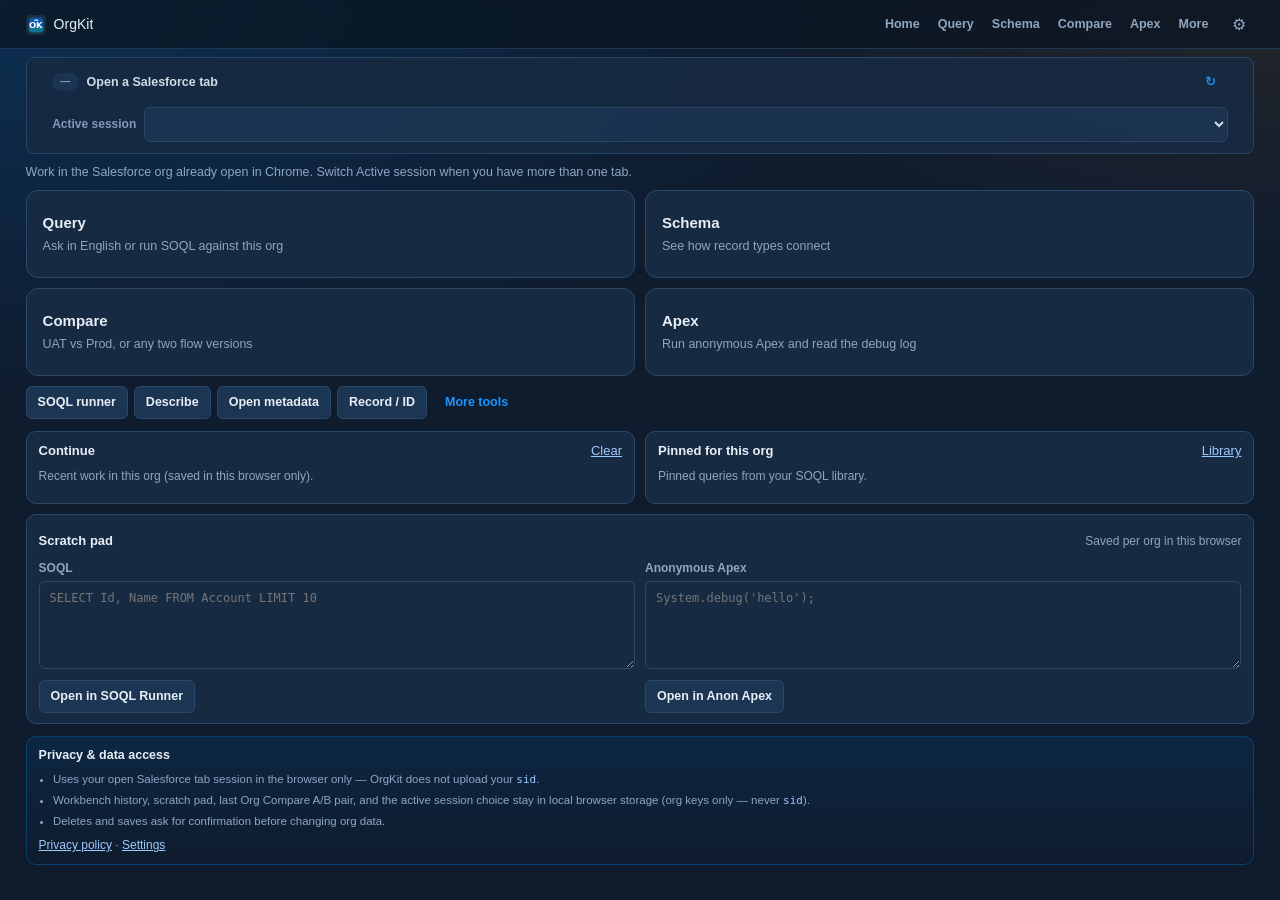
==== commit 328c736c: "Make OrgKit a daily-work app instead of a tool dump (1.10.0). Home, Query, Schema, Compare, and Apex" ====
--- a/extension/app/index.html
+++ b/extension/app/index.html
@@ -9,11 +9,19 @@
 </head>
 <body>
   <header class="header">
-    <button type="button" class="icon-btn hidden" id="backBtn" title="Back">←</button>
-    <div class="brand">
+    <button type="button" class="icon-btn hidden" id="backBtn" title="Home">←</button>
+    <button type="button" class="brand brand-home" data-open="home" title="Home">
       <img src="../icons/icon32.png" alt="" width="20" height="20" />
-      <span id="headerTitle">OrgKit</span>
-    </div>
+      <span>OrgKit</span>
+    </button>
+    <nav class="app-nav" aria-label="Daily work">
+      <button type="button" class="app-nav-btn" data-nav="home" data-open="home">Home</button>
+      <button type="button" class="app-nav-btn" data-nav="nl-soql" data-open="nl-soql">Query</button>
+      <button type="button" class="app-nav-btn" data-nav="schema" data-open="schema">Schema</button>
+      <button type="button" class="app-nav-btn" data-nav="org-compare" data-open="org-compare">Compare</button>
+      <button type="button" class="app-nav-btn" data-nav="anon-apex" data-open="anon-apex">Apex</button>
+      <button type="button" class="app-nav-btn" data-nav="more" data-open="more">More</button>
+    </nav>
     <button type="button" class="icon-btn" id="openOptions" title="Settings">⚙</button>
   </header>
 
@@ -32,25 +40,32 @@
 
   <!-- SESSION WORKBENCH (home) -->
   <section id="view-home" class="view active">
-    <p class="lede">Session Workbench — opens on the Salesforce org you launched from; use Active session to switch when multiple orgs are open.</p>
-
-    <button type="button" class="nl-spotlight" data-open="nl-soql" id="nlSpotlight">
-      <span class="nl-spotlight-kicker">Signature feature</span>
-      <strong class="nl-spotlight-title">NL → SOQL</strong>
-      <span class="nl-spotlight-blurb">Describe what you need in plain English — OrgKit writes the SOQL (standard, custom, CMDT, or Tooling).</span>
-      <span class="nl-spotlight-cta">Try NL → SOQL</span>
-    </button>
-
-    <div class="wb-launch" id="wbLaunch">
-      <button type="button" class="btn primary" data-open="nl-soql">NL → SOQL</button>
-      <button type="button" class="btn" data-open="schema">Schema</button>
-      <button type="button" class="btn" data-open="soql-run">SOQL</button>
-      <button type="button" class="btn" data-open="anon-apex">Anon Apex</button>
+    <p class="lede">Work in the Salesforce org already open in Chrome. Switch Active session when you have more than one tab.</p>
+
+    <div class="daily-grid" id="wbLaunch">
+      <button type="button" class="daily-card" data-open="nl-soql">
+        <strong>Query</strong>
+        <span>Ask in English or run SOQL against this org</span>
+      </button>
+      <button type="button" class="daily-card" data-open="schema">
+        <strong>Schema</strong>
+        <span>See how record types connect</span>
+      </button>
+      <button type="button" class="daily-card" data-open="org-compare">
+        <strong>Compare</strong>
+        <span>UAT vs Prod, or any two flow versions</span>
+      </button>
+      <button type="button" class="daily-card" data-open="anon-apex">
+        <strong>Apex</strong>
+        <span>Run anonymous Apex and read the debug log</span>
+      </button>
+    </div>
+    <div class="daily-row">
+      <button type="button" class="btn" data-open="soql-run">SOQL runner</button>
       <button type="button" class="btn" data-open="describe">Describe</button>
-      <button type="button" class="btn" data-open="org-compare">Org Compare</button>
-      <button type="button" class="btn" data-open="meta-open">Metadata</button>
-      <button type="button" class="btn" data-open="logs">Debug logs</button>
+      <button type="button" class="btn" data-open="meta-open">Open metadata</button>
       <button type="button" class="btn" data-open="ids">Record / ID</button>
+      <button type="button" class="btn ghost" data-open="more">More tools</button>
     </div>
 
     <div class="wb-grid">
@@ -59,7 +74,7 @@
           <h3>Continue</h3>
           <button type="button" class="linkish" id="wbClearContinue" title="Clear continue list">Clear</button>
         </div>
-        <p class="hint wb-hint">Recent SOQL, Apex, describe, and metadata actions for this org (local only).</p>
+        <p class="hint wb-hint">Recent work in this org (saved in this browser only).</p>
         <div id="wbContinue" class="wb-list"></div>
       </div>
       <div class="wb-card">
@@ -90,21 +105,6 @@
         </div>
       </div>
     </div>
-
-    <details class="wb-tools" id="wbAllTools">
-      <summary>All tools</summary>
-      <div class="feature-grid" id="featureGrid"></div>
-      <div class="extras">
-        <div class="label" style="margin-top:0">Quick links &amp; utilities</div>
-        <div class="util-row">
-          <button type="button" class="btn" data-open="links">Setup links</button>
-          <button type="button" class="btn" data-open="soql-run">SOQL runner</button>
-          <button type="button" class="btn" data-open="anon-apex">Anonymous Apex</button>
-          <button type="button" class="btn" data-open="ids">ID tools</button>
-          <button type="button" class="btn" data-open="favs">Favorites</button>
-        </div>
-      </div>
-    </details>
 
     <div class="trust-card">
       <strong>Privacy &amp; data access</strong>
@@ -121,11 +121,28 @@
     </div>
   </section>
 
+  <section id="view-more" class="view">
+    <p class="lede">Occasional tools. Daily work is Query, Schema, Compare, and Apex.</p>
+    <div class="feature-grid" id="featureGrid"></div>
+    <div class="extras">
+      <div class="label" style="margin-top:0">Utilities</div>
+      <div class="util-row">
+        <button type="button" class="btn" data-open="links">Setup links</button>
+        <button type="button" class="btn" data-open="favs">Favorites</button>
+        <button type="button" class="btn" data-open="ids">Record / ID</button>
+        <button type="button" class="btn" data-open="flow-clean">Inactive flow versions</button>
+        <button type="button" class="btn" data-open="package">package.xml</button>
+      </div>
+    </div>
+  </section>
+
   <!-- FEATURE: NL SOQL -->
   <section id="view-nl-soql" class="view">
-    <p class="lede nl-view-lede">
-      OrgKit’s standout tool — type a request in plain English and get runnable SOQL for this org.
-    </p>
+    <div class="subnav" role="tablist" aria-label="Query">
+      <button type="button" class="subnav-btn active" data-open="nl-soql">Plain English</button>
+      <button type="button" class="subnav-btn" data-open="soql-run">SOQL runner</button>
+    </div>
+    <p class="lede nl-view-lede">Describe the rows you need. OrgKit writes SOQL for this org and can run it.</p>
     <div class="nl-examples" id="nlExamples" aria-label="Example prompts">
       <button type="button" class="nl-chip" data-nl-example="Accounts created this week with their owner name">Accounts this week + owner</button>
       <button type="button" class="nl-chip" data-nl-example="Open Cases for high priority with Account Name">High-priority Cases</button>
@@ -246,6 +263,10 @@
 
   <!-- FEATURE: Describe Browser -->
   <section id="view-describe" class="view">
+    <div class="subnav" role="tablist" aria-label="Schema">
+      <button type="button" class="subnav-btn" data-open="schema">Map</button>
+      <button type="button" class="subnav-btn active" data-open="describe">Field list</button>
+    </div>
     <div class="row" style="position:relative">
       <div class="soql-editor grow" style="flex:1;min-width:0">
         <input type="search" id="describeObjectSearch" class="input grow" list="describeObjectList" placeholder="Search standard or custom object…" autocomplete="off" style="width:100%" />
@@ -264,6 +285,10 @@
 
   <!-- FEATURE: Schema Explorer -->
   <section id="view-schema" class="view">
+    <div class="subnav" role="tablist" aria-label="Schema">
+      <button type="button" class="subnav-btn active" data-open="schema">Map</button>
+      <button type="button" class="subnav-btn" data-open="describe">Field list</button>
+    </div>
     <p class="lede">
       A map of your Salesforce records — each tile is one type of record, and lines show how they connect.
       Drag any tile to move just that tile. Switch to <strong>Technical</strong> for API names and SOQL.
@@ -335,9 +360,10 @@
   <!-- FEATURE: Org Compare -->
   <section id="view-org-compare" class="view">
     <p class="hint">
-      Compare two logged-in Salesforce orgs (UAT vs Prod). Pick what to scan — objects, profiles, perm sets,
-      <strong>active flow versions</strong>, Apex, and more.
-      OrgKit uses tabs and cookie sessions in this Chrome profile. No passwords; <code>sid</code> is never stored.
+      Compare two logged-in Salesforce orgs, or two versions of one flow.
+      <strong>Scan orgs</strong> is inventory drift (including which flow version is live).
+      <strong>Two flow versions</strong> lets you pick any versions — same org or two orgs.
+      No passwords; <code>sid</code> is never stored.
     </p>
 
     <div class="compare-chooser">
@@ -376,6 +402,19 @@
         <div class="compare-org-meta" id="compareMetaRight">Pick a logged-in Salesforce session</div>
       </div>
     </div>
+    <div class="compare-mode-tabs" role="tablist" aria-label="Compare mode">
+      <button type="button" class="compare-mode-tab active" data-compare-mode="inventory" id="compareModeInventory">
+        Scan orgs
+      </button>
+      <button type="button" class="compare-mode-tab" data-compare-mode="flowVersions" id="compareModeFlowVersions">
+        Two flow versions
+      </button>
+    </div>
+    <p class="hint" id="compareModeHint">
+      Scan orgs lists what is live in each org. Two flow versions lets you pick any version in the same org or across two orgs.
+    </p>
+
+    <div id="compareInventoryPanel">
     <div class="compare-categories">
       <div class="compare-categories-head">
         <div class="label" style="margin-top:0">What to compare</div>
@@ -421,6 +460,43 @@
       <button type="button" class="btn" id="copyComparePackageMembers">Copy package.xml members</button>
     </div>
     <div id="compareResults" class="compare-results"></div>
+    </div>
+
+    <div id="compareFlowVersionPanel" class="hidden">
+      <p class="hint">
+        Pick the same org twice to compare v3 vs v8 in one sandbox, or two orgs to compare a version in UAT with one in Prod.
+        OrgKit loads version lists first, then fetches only the two versions you select (not every flow’s Metadata).
+      </p>
+      <label class="label" for="flowVersionApiName">Flow API name or search</label>
+      <div class="row wrap">
+        <input
+          id="flowVersionApiName"
+          class="input grow"
+          list="flowVersionApiList"
+          placeholder="Order_Flow or search by label"
+          autocomplete="off"
+        />
+        <datalist id="flowVersionApiList"></datalist>
+        <button type="button" class="btn" id="findFlowVersionDefs">Find</button>
+        <button type="button" class="btn primary" id="loadFlowVersions">Load versions</button>
+      </div>
+      <div id="flowVersionDefPicks" class="flow-version-def-picks hidden"></div>
+      <div class="flow-version-picks">
+        <div class="flow-version-pick">
+          <label class="label" for="flowVersionLeft">Version A</label>
+          <select id="flowVersionLeft" class="select block-select"></select>
+        </div>
+        <div class="flow-version-pick">
+          <label class="label" for="flowVersionRight">Version B</label>
+          <select id="flowVersionRight" class="select block-select"></select>
+        </div>
+      </div>
+      <div class="row wrap" style="margin-top:8px">
+        <button type="button" class="btn primary" id="runFlowVersionCompare">Compare these versions</button>
+      </div>
+      <div id="flowVersionStatus" class="hint"></div>
+      <div id="flowVersionResults" class="compare-results"></div>
+    </div>
   </section>
 
   <!-- FEATURE: Metadata Quick Open -->
@@ -462,6 +538,8 @@
       <strong>Active versions are never deleted.</strong>
       To see whether sandbox and production are on the same live version, use
       <button type="button" class="linkish" id="openFlowVersionCompare">Org Compare → Active flow versions</button>.
+      To diff v3 vs v8 in one org (or across orgs), use
+      <button type="button" class="linkish" id="openTwoFlowVersions">Two flow versions</button>.
     </p>
     <label class="label" for="flowCleanObject">Object API (optional)</label>
     <input id="flowCleanObject" class="input" placeholder="MyObject__c" />
@@ -490,6 +568,10 @@
 
   <!-- UTIL: SOQL runner + saved library -->
   <section id="view-soql-run" class="view">
+    <div class="subnav" role="tablist" aria-label="Query">
+      <button type="button" class="subnav-btn" data-open="nl-soql">Plain English</button>
+      <button type="button" class="subnav-btn active" data-open="soql-run">SOQL runner</button>
+    </div>
     <div class="row wrap" style="margin-bottom:8px">
       <label class="label tight" for="soqlApiMode">API</label>
       <select id="soqlApiMode" class="select" title="Standard data objects or Tooling API metadata objects">
--- a/extension/app/app.css
+++ b/extension/app/app.css
@@ -103,6 +103,7 @@
 .header {
   flex: 0 0 auto;
   display: flex;
+  flex-wrap: wrap;
   align-items: center;
   gap: 8px;
   padding: 10px 14px 8px;
@@ -116,9 +117,100 @@
   align-items: center;
   gap: 8px;
   font-weight: 700;
+  flex: 0 1 auto;
+  min-width: 0;
+  color: var(--text);
+}
+button.brand-home {
+  border: 0;
+  background: transparent;
+  color: inherit;
+  font: inherit;
+  cursor: pointer;
+  padding: 0;
+}
+.app-nav {
+  display: flex;
+  flex-wrap: wrap;
+  gap: 2px;
   flex: 1;
+  justify-content: flex-end;
   min-width: 0;
-  color: var(--text);
+}
+.app-nav-btn {
+  border: 0;
+  background: transparent;
+  color: var(--muted);
+  font: inherit;
+  font-weight: 650;
+  font-size: 12.5px;
+  padding: 6px 8px;
+  border-radius: 6px;
+  cursor: pointer;
+}
+.app-nav-btn:hover { color: var(--text); }
+.app-nav-btn.active {
+  color: var(--text);
+  background: var(--accent-soft);
+}
+.subnav {
+  display: flex;
+  gap: 6px;
+  margin: 0 0 10px;
+}
+.subnav-btn {
+  border: 1px solid var(--border);
+  background: var(--surface);
+  color: var(--muted);
+  border-radius: 999px;
+  padding: 5px 12px;
+  font: inherit;
+  font-size: 12.5px;
+  font-weight: 650;
+  cursor: pointer;
+}
+.subnav-btn:hover { color: var(--text); }
+.subnav-btn.active {
+  color: var(--text);
+  border-color: var(--accent);
+  box-shadow: inset 0 0 0 1px var(--accent);
+}
+.daily-grid {
+  display: grid;
+  grid-template-columns: 1fr 1fr;
+  gap: 10px;
+  margin: 0 0 10px;
+}
+@media (max-width: 720px) {
+  .daily-grid { grid-template-columns: 1fr; }
+}
+.daily-card {
+  text-align: left;
+  border: 1px solid var(--border);
+  background: var(--surface);
+  color: var(--text);
+  border-radius: 12px;
+  padding: 14px 14px 14px 16px;
+  cursor: pointer;
+  font: inherit;
+  min-height: 88px;
+}
+.daily-card:hover { border-color: var(--accent); }
+.daily-card strong {
+  display: block;
+  font-size: 15px;
+  margin-bottom: 4px;
+}
+.daily-card span {
+  color: var(--muted);
+  font-size: 12.5px;
+  line-height: 1.35;
+}
+.daily-row {
+  display: flex;
+  flex-wrap: wrap;
+  gap: 6px;
+  margin: 0 0 12px;
 }
 
 .brand img {
@@ -2289,3 +2381,59 @@
   color: var(--text);
   margin-right: 4px;
 }
+.compare-mode-tabs {
+  display: flex;
+  gap: 6px;
+  margin: 12px 0 4px;
+}
+.compare-mode-tab {
+  border: 1px solid var(--border);
+  background: var(--surface);
+  color: var(--muted);
+  border-radius: 999px;
+  padding: 6px 12px;
+  font: inherit;
+  font-size: 12.5px;
+  font-weight: 650;
+  cursor: pointer;
+}
+.compare-mode-tab:hover { color: var(--text); }
+.compare-mode-tab.active {
+  color: var(--text);
+  border-color: var(--accent);
+  box-shadow: inset 0 0 0 1px var(--accent);
+}
+.flow-version-picks {
+  display: grid;
+  grid-template-columns: 1fr 1fr;
+  gap: 10px;
+  margin-top: 10px;
+}
+@media (max-width: 720px) {
+  .flow-version-picks { grid-template-columns: 1fr; }
+}
+.flow-version-def-picks {
+  display: flex;
+  flex-wrap: wrap;
+  gap: 6px;
+  margin-top: 8px;
+}
+.flow-version-def-btn {
+  border: 1px solid var(--border);
+  background: var(--surface);
+  color: var(--text);
+  border-radius: 8px;
+  padding: 4px 8px;
+  font: inherit;
+  font-size: 11.5px;
+  cursor: pointer;
+}
+.flow-version-def-btn:hover,
+.flow-version-def-btn.active {
+  border-color: var(--accent);
+}
+.flow-version-el {
+  font-size: 12px;
+}
+.flow-version-el code { font-size: 11.5px; }
+.flow-version-hint { color: var(--muted); font-size: 11.5px; }
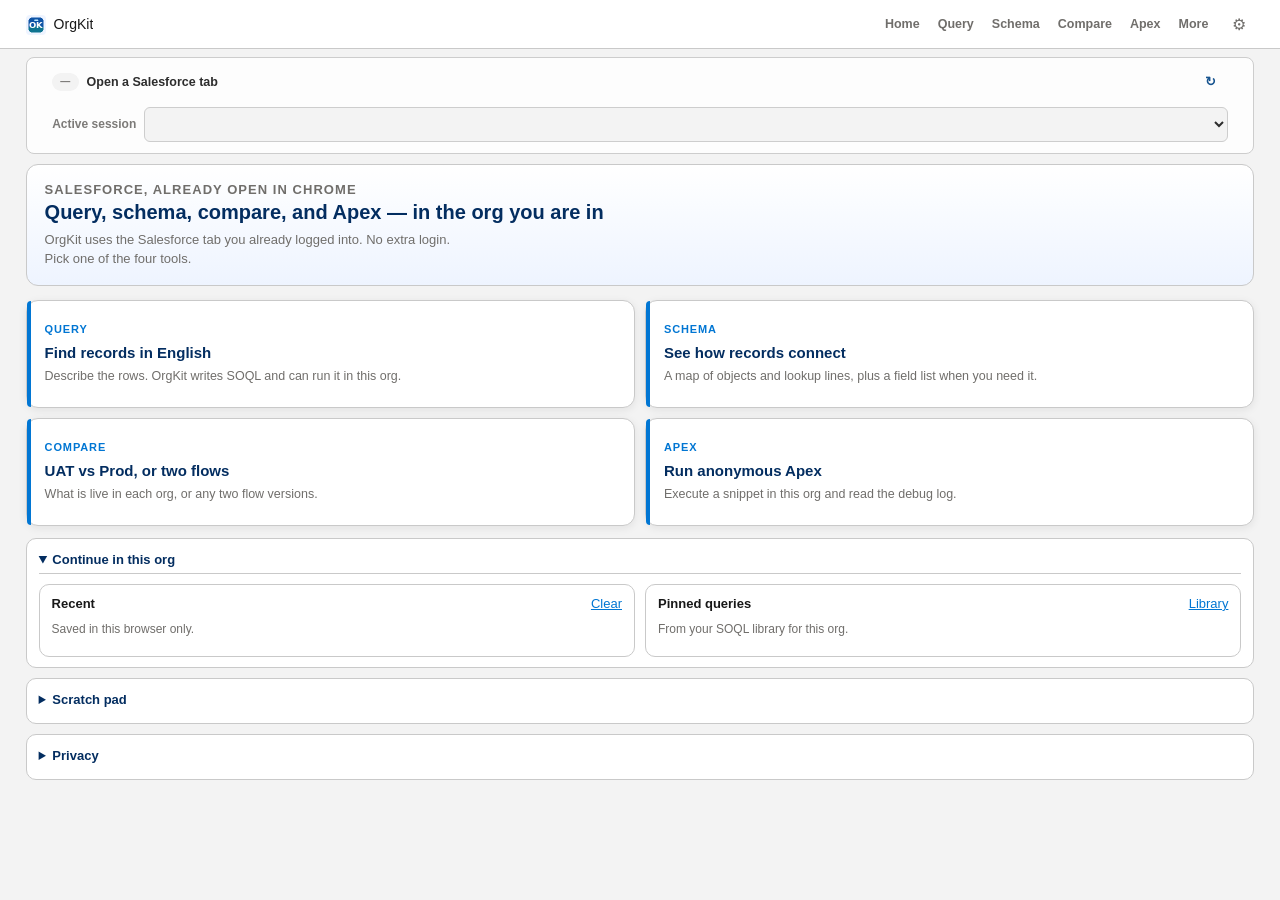
==== commit 8d0950fc: "Give OrgKit one light Lightning theme and a simpler home (1.11.0). Match Flow-style white cards and " ====
--- a/extension/app/index.html
+++ b/extension/app/index.html
@@ -14,7 +14,7 @@
       <img src="../icons/icon32.png" alt="" width="20" height="20" />
       <span>OrgKit</span>
     </button>
-    <nav class="app-nav" aria-label="Daily work">
+    <nav class="app-nav" aria-label="OrgKit">
       <button type="button" class="app-nav-btn" data-nav="home" data-open="home">Home</button>
       <button type="button" class="app-nav-btn" data-nav="nl-soql" data-open="nl-soql">Query</button>
       <button type="button" class="app-nav-btn" data-nav="schema" data-open="schema">Schema</button>
@@ -40,89 +40,99 @@
 
   <!-- SESSION WORKBENCH (home) -->
   <section id="view-home" class="view active">
-    <p class="lede">Work in the Salesforce org already open in Chrome. Switch Active session when you have more than one tab.</p>
+    <div class="home-hero">
+      <p class="home-kicker">Salesforce, already open in Chrome</p>
+      <h1>Query, schema, compare, and Apex — in the org you are in</h1>
+      <p>OrgKit uses the Salesforce tab you already logged into. No extra login. Pick one of the four tools.</p>
+    </div>
 
     <div class="daily-grid" id="wbLaunch">
       <button type="button" class="daily-card" data-open="nl-soql">
-        <strong>Query</strong>
-        <span>Ask in English or run SOQL against this org</span>
+        <span class="daily-kicker">Query</span>
+        <strong>Find records in English</strong>
+        <span>Describe the rows. OrgKit writes SOQL and can run it in this org.</span>
       </button>
       <button type="button" class="daily-card" data-open="schema">
-        <strong>Schema</strong>
-        <span>See how record types connect</span>
+        <span class="daily-kicker">Schema</span>
+        <strong>See how records connect</strong>
+        <span>A map of objects and lookup lines, plus a field list when you need it.</span>
       </button>
       <button type="button" class="daily-card" data-open="org-compare">
-        <strong>Compare</strong>
-        <span>UAT vs Prod, or any two flow versions</span>
+        <span class="daily-kicker">Compare</span>
+        <strong>UAT vs Prod, or two flows</strong>
+        <span>What is live in each org, or any two flow versions.</span>
       </button>
       <button type="button" class="daily-card" data-open="anon-apex">
-        <strong>Apex</strong>
-        <span>Run anonymous Apex and read the debug log</span>
+        <span class="daily-kicker">Apex</span>
+        <strong>Run anonymous Apex</strong>
+        <span>Execute a snippet in this org and read the debug log.</span>
       </button>
     </div>
-    <div class="daily-row">
-      <button type="button" class="btn" data-open="soql-run">SOQL runner</button>
-      <button type="button" class="btn" data-open="describe">Describe</button>
-      <button type="button" class="btn" data-open="meta-open">Open metadata</button>
-      <button type="button" class="btn" data-open="ids">Record / ID</button>
-      <button type="button" class="btn ghost" data-open="more">More tools</button>
-    </div>
-
-    <div class="wb-grid">
-      <div class="wb-card">
+
+    <details class="home-fold" open>
+      <summary>Continue in this org</summary>
+      <div class="wb-grid">
+        <div class="wb-card">
+          <div class="wb-card-head">
+            <h3>Recent</h3>
+            <button type="button" class="linkish" id="wbClearContinue" title="Clear continue list">Clear</button>
+          </div>
+          <p class="hint wb-hint">Saved in this browser only.</p>
+          <div id="wbContinue" class="wb-list"></div>
+        </div>
+        <div class="wb-card">
+          <div class="wb-card-head">
+            <h3>Pinned queries</h3>
+            <button type="button" class="linkish" data-open="soql-run">Library</button>
+          </div>
+          <p class="hint wb-hint">From your SOQL library for this org.</p>
+          <div id="wbPinned" class="wb-list"></div>
+        </div>
+      </div>
+    </details>
+
+    <details class="home-fold">
+      <summary>Scratch pad</summary>
+      <div class="wb-card wb-scratch">
         <div class="wb-card-head">
-          <h3>Continue</h3>
-          <button type="button" class="linkish" id="wbClearContinue" title="Clear continue list">Clear</button>
-        </div>
-        <p class="hint wb-hint">Recent work in this org (saved in this browser only).</p>
-        <div id="wbContinue" class="wb-list"></div>
-      </div>
-      <div class="wb-card">
-        <div class="wb-card-head">
-          <h3>Pinned for this org</h3>
-          <button type="button" class="linkish" data-open="soql-run">Library</button>
-        </div>
-        <p class="hint wb-hint">Pinned queries from your SOQL library.</p>
-        <div id="wbPinned" class="wb-list"></div>
-      </div>
-    </div>
-
-    <div class="wb-card wb-scratch">
-      <div class="wb-card-head">
-        <h3>Scratch pad</h3>
-        <span class="hint" id="wbScratchHint">Saved per org in this browser</span>
-      </div>
-      <div class="wb-scratch-grid">
-        <div>
-          <label class="label" for="wbScratchSoql">SOQL</label>
-          <textarea id="wbScratchSoql" class="textarea" rows="4" placeholder="SELECT Id, Name FROM Account LIMIT 10" spellcheck="false"></textarea>
-          <button type="button" class="btn" id="wbOpenScratchSoql">Open in SOQL Runner</button>
-        </div>
-        <div>
-          <label class="label" for="wbScratchApex">Anonymous Apex</label>
-          <textarea id="wbScratchApex" class="textarea" rows="4" placeholder="System.debug('hello');" spellcheck="false"></textarea>
-          <button type="button" class="btn" id="wbOpenScratchApex">Open in Anon Apex</button>
-        </div>
-      </div>
-    </div>
-
-    <div class="trust-card">
-      <strong>Privacy &amp; data access</strong>
-      <ul>
-        <li>Uses your open Salesforce tab session in the browser only — OrgKit does not upload your <code>sid</code>.</li>
-        <li>Workbench history, scratch pad, last Org Compare A/B pair, and the active session choice stay in local browser storage (org keys only — never <code>sid</code>).</li>
-        <li>Deletes and saves ask for confirmation before changing org data.</li>
-      </ul>
-      <p class="trust-links">
-        <a href="../privacy.html" target="_blank" rel="noopener">Privacy policy</a>
-        ·
-        <button type="button" class="linkish" id="homeOpenSettings">Settings</button>
-      </p>
-    </div>
+          <h3>Notes for this org</h3>
+          <span class="hint" id="wbScratchHint">Saved in this browser</span>
+        </div>
+        <div class="wb-scratch-grid">
+          <div>
+            <label class="label" for="wbScratchSoql">SOQL</label>
+            <textarea id="wbScratchSoql" class="textarea" rows="4" placeholder="SELECT Id, Name FROM Account LIMIT 10" spellcheck="false"></textarea>
+            <button type="button" class="btn" id="wbOpenScratchSoql">Open in SOQL Runner</button>
+          </div>
+          <div>
+            <label class="label" for="wbScratchApex">Anonymous Apex</label>
+            <textarea id="wbScratchApex" class="textarea" rows="4" placeholder="System.debug('hello');" spellcheck="false"></textarea>
+            <button type="button" class="btn" id="wbOpenScratchApex">Open in Anon Apex</button>
+          </div>
+        </div>
+      </div>
+    </details>
+
+    <details class="home-fold">
+      <summary>Privacy</summary>
+      <div class="trust-card">
+        <strong>What OrgKit can see</strong>
+        <ul>
+          <li>Uses your open Salesforce tab session in the browser only — OrgKit does not upload your <code>sid</code>.</li>
+          <li>History, scratch pad, last Org Compare pair, and the active session stay in this browser (org keys only — never <code>sid</code>).</li>
+          <li>Deletes and saves ask for confirmation before changing org data.</li>
+        </ul>
+        <p class="trust-links">
+          <a href="../privacy.html" target="_blank" rel="noopener">Privacy policy</a>
+          ·
+          <button type="button" class="linkish" id="homeOpenSettings">Settings</button>
+        </p>
+      </div>
+    </details>
   </section>
 
   <section id="view-more" class="view">
-    <p class="lede">Occasional tools. Daily work is Query, Schema, Compare, and Apex.</p>
+    <p class="lede">Extra tools. Everyday work is Query, Schema, Compare, and Apex on Home.</p>
     <div class="feature-grid" id="featureGrid"></div>
     <div class="extras">
       <div class="label" style="margin-top:0">Utilities</div>
@@ -290,8 +300,7 @@
       <button type="button" class="subnav-btn" data-open="describe">Field list</button>
     </div>
     <p class="lede">
-      A map of your Salesforce records — each tile is one type of record, and lines show how they connect.
-      Drag any tile to move just that tile. Switch to <strong>Technical</strong> for API names and SOQL.
+      Search a record type. Tiles are objects; lines are lookups. Drag a tile to move it. Use <strong>Technical</strong> for API names.
     </p>
     <div class="schema-filter-row" role="group" aria-label="Object type filter">
       <button type="button" class="schema-filter active" data-schema-filter="all">All</button>
@@ -359,11 +368,9 @@
 
   <!-- FEATURE: Org Compare -->
   <section id="view-org-compare" class="view">
-    <p class="hint">
-      Compare two logged-in Salesforce orgs, or two versions of one flow.
-      <strong>Scan orgs</strong> is inventory drift (including which flow version is live).
-      <strong>Two flow versions</strong> lets you pick any versions — same org or two orgs.
-      No passwords; <code>sid</code> is never stored.
+    <p class="lede">
+      Pick two Salesforce sessions, then either scan what is live in each org, or compare two flow versions.
+      No extra login. <code>sid</code> is never stored.
     </p>
 
     <div class="compare-chooser">
--- a/extension/app/app.css
+++ b/extension/app/app.css
@@ -1,23 +1,23 @@
 :root {
-  --bg: #0f1c2e;
-  --surface: #162a42;
-  --surface-2: #1c3552;
-  --ink: #e8eef6;
-  --text: #e8eef6;
-  --muted: #8fa6c1;
-  --border: #2a4a6b;
-  --border-strong: #3d6a96;
+  --bg: #f3f3f3;
+  --surface: #ffffff;
+  --surface-2: #f3f3f3;
+  --ink: #032d60;
+  --text: #181818;
+  --muted: #706e6b;
+  --border: #c9c9c9;
+  --border-strong: #aeaeae;
   --accent: #0176d3;
-  --accent-hover: #1b96ff;
-  --accent-soft: rgba(1, 118, 211, 0.22);
+  --accent-hover: #014486;
+  --accent-soft: rgba(1, 118, 211, 0.12);
   --prod: #2e844a;
   --sandbox: #dd7a01;
-  --danger: #c23934;
+  --danger: #ba0517;
   --warn: #dd7a01;
   --ok: #2e844a;
   --radius: 8px;
-  --shadow: 0 1px 3px rgba(0, 0, 0, 0.25);
-  --font: "Segoe UI Variable", "Segoe UI", "Helvetica Neue", sans-serif;
+  --shadow: 0 2px 8px rgba(24, 24, 24, 0.08);
+  --font: "Salesforce Sans", "Segoe UI Variable", "Segoe UI", "Helvetica Neue", sans-serif;
   --mono: "Cascadia Mono", "IBM Plex Mono", "Consolas", monospace;
 }
 
@@ -36,10 +36,7 @@
   font-size: 13px;
   line-height: 1.4;
   color: var(--text);
-  background:
-    radial-gradient(120% 80% at 0% 0%, rgba(1, 118, 211, 0.22), transparent 55%),
-    radial-gradient(90% 60% at 100% 0%, rgba(221, 122, 1, 0.1), transparent 50%),
-    var(--bg);
+  background: var(--bg);
 }
 
 body {
@@ -107,9 +104,8 @@
   align-items: center;
   gap: 8px;
   padding: 10px 14px 8px;
-  background: rgba(10, 21, 34, 0.72);
-  border-bottom: 1px solid rgba(42, 74, 107, 0.65);
-  backdrop-filter: blur(6px);
+  background: #ffffff;
+  border-bottom: 1px solid var(--border);
 }
 
 .brand {
@@ -148,10 +144,12 @@
   border-radius: 6px;
   cursor: pointer;
 }
-.app-nav-btn:hover { color: var(--text); }
+.app-nav-btn:hover { color: var(--ink); background: var(--bg); }
 .app-nav-btn.active {
-  color: var(--text);
-  background: var(--accent-soft);
+  color: var(--accent);
+  background: transparent;
+  box-shadow: inset 0 -2px 0 var(--accent);
+  border-radius: 0;
 }
 .subnav {
   display: flex;
@@ -171,37 +169,88 @@
 }
 .subnav-btn:hover { color: var(--text); }
 .subnav-btn.active {
-  color: var(--text);
-  border-color: var(--accent);
-  box-shadow: inset 0 0 0 1px var(--accent);
+  color: #fff;
+  background: var(--ink);
+  border-color: var(--ink);
+}
+.home-hero {
+  margin: 0 0 14px;
+  padding: 16px 18px;
+  border: 1px solid var(--border);
+  border-radius: 12px;
+  background: linear-gradient(180deg, #ffffff 0%, #eef4ff 100%);
+}
+.home-kicker {
+  margin: 0 0 4px;
+  font-size: 11px;
+  font-weight: 700;
+  letter-spacing: 0.08em;
+  text-transform: uppercase;
+  color: var(--accent);
+}
+.home-hero h1 {
+  margin: 0 0 6px;
+  font-size: 20px;
+  line-height: 1.25;
+  color: var(--ink);
+  font-weight: 700;
+}
+.home-hero p {
+  margin: 0;
+  color: var(--muted);
+  font-size: 13px;
+  line-height: 1.45;
+  max-width: 58ch;
 }
 .daily-grid {
   display: grid;
   grid-template-columns: 1fr 1fr;
   gap: 10px;
-  margin: 0 0 10px;
+  margin: 0 0 12px;
 }
 @media (max-width: 720px) {
   .daily-grid { grid-template-columns: 1fr; }
 }
 .daily-card {
+  position: relative;
   text-align: left;
   border: 1px solid var(--border);
-  background: var(--surface);
+  background: #fff;
   color: var(--text);
   border-radius: 12px;
-  padding: 14px 14px 14px 16px;
+  padding: 14px 14px 14px 18px;
   cursor: pointer;
   font: inherit;
-  min-height: 88px;
+  min-height: 108px;
+  box-shadow: var(--shadow);
+}
+.daily-card::before {
+  content: "";
+  position: absolute;
+  left: 0;
+  top: 0;
+  bottom: 0;
+  width: 4px;
+  border-radius: 12px 0 0 12px;
+  background: var(--accent);
 }
 .daily-card:hover { border-color: var(--accent); }
+.daily-kicker {
+  display: block;
+  font-size: 11px;
+  font-weight: 800;
+  letter-spacing: 0.08em;
+  text-transform: uppercase;
+  color: var(--accent);
+  margin-bottom: 4px;
+}
 .daily-card strong {
   display: block;
   font-size: 15px;
   margin-bottom: 4px;
-}
-.daily-card span {
+  color: var(--ink);
+}
+.daily-card span:not(.daily-kicker) {
   color: var(--muted);
   font-size: 12.5px;
   line-height: 1.35;
@@ -212,10 +261,31 @@
   gap: 6px;
   margin: 0 0 12px;
 }
+.home-fold {
+  margin: 0 0 10px;
+  border: 1px solid var(--border);
+  border-radius: 10px;
+  background: #fff;
+  padding: 8px 12px 10px;
+}
+.home-fold > summary {
+  cursor: pointer;
+  font-weight: 700;
+  color: var(--ink);
+  font-size: 13px;
+  padding: 4px 0;
+}
+.home-fold[open] > summary {
+  border-bottom: 1px solid var(--border);
+  margin-bottom: 10px;
+}
+.home-fold .wb-grid { margin-bottom: 0; }
+.home-fold .trust-card,
+.home-fold .wb-scratch { margin: 0; border: 0; padding: 0; background: transparent; }
 
 .brand img {
   border-radius: 4px;
-  background: rgba(255, 255, 255, 0.08);
+  background: #eef4ff;
   padding: 2px;
 }
 
@@ -297,9 +367,9 @@
   background: var(--surface-2);
   color: var(--muted);
 }
-.pill.prod { background: rgba(46, 132, 74, 0.2); color: #3ba755; }
-.pill.sandbox { background: rgba(221, 122, 1, 0.2); color: #f5a623; }
-.pill.deved { background: rgba(1, 118, 211, 0.2); color: #1b96ff; }
+.pill.prod { background: #e6f4ea; color: #2e844a; }
+.pill.sandbox { background: #fef3e8; color: #8c4b02; }
+.pill.deved { background: #eef4ff; color: #0176d3; }
 
 .view {
   display: none;
@@ -331,21 +401,21 @@
   border: 1px solid rgba(1, 118, 211, 0.55);
   border-radius: 12px;
   background:
-    linear-gradient(135deg, rgba(1, 118, 211, 0.28), rgba(15, 28, 46, 0.2) 55%),
+    linear-gradient(135deg, rgba(1, 118, 211, 0.12), #ffffff 55%),
     var(--surface);
   color: var(--text);
   text-align: left;
   cursor: pointer;
   font: inherit;
-  box-shadow: 0 0 0 1px rgba(1, 118, 211, 0.12), 0 8px 24px rgba(0, 0, 0, 0.18);
+  box-shadow: var(--shadow);
   transition: border-color 0.15s ease, transform 0.15s ease, background 0.15s ease;
 }
 .nl-spotlight:hover {
   border-color: var(--accent-hover);
   transform: translateY(-1px);
   background:
-    linear-gradient(135deg, rgba(27, 150, 255, 0.32), rgba(15, 28, 46, 0.25) 55%),
-    var(--surface-2);
+    linear-gradient(135deg, rgba(1, 118, 211, 0.18), #ffffff 55%),
+    var(--surface);
 }
 .nl-spotlight:focus-visible {
   outline: 2px solid var(--accent);
@@ -356,7 +426,7 @@
   font-size: 10px;
   letter-spacing: 0.06em;
   text-transform: uppercase;
-  color: #9ec9ff;
+  color: var(--accent);
   font-weight: 600;
 }
 .nl-spotlight-title {
@@ -436,7 +506,7 @@
   font-size: 10px;
   letter-spacing: 0.05em;
   text-transform: uppercase;
-  color: #9ec9ff;
+  color: var(--accent);
   font-weight: 600;
 }
 
@@ -445,7 +515,7 @@
   padding: 10px 12px;
   border: 1px solid rgba(1, 118, 211, 0.35);
   border-radius: 10px;
-  background: linear-gradient(180deg, rgba(1, 118, 211, 0.12), rgba(15, 28, 46, 0.35));
+  background: #eef4ff;
 }
 .trust-card strong {
   display: block;
@@ -464,7 +534,7 @@
 .trust-card code {
   font-family: var(--mono);
   font-size: 11px;
-  color: #9ec9ff;
+  color: var(--accent);
 }
 .trust-links {
   margin: 8px 0 0;
@@ -473,7 +543,7 @@
 }
 .trust-links a,
 button.linkish {
-  color: #9ec9ff;
+  color: var(--accent);
   background: none;
   border: 0;
   padding: 0;
@@ -483,7 +553,7 @@
 }
 button.linkish:hover,
 .trust-links a:hover {
-  color: #cfe4ff;
+  color: var(--accent-hover);
 }
 
 .feature-grid {
@@ -630,7 +700,7 @@
   font-weight: 700;
   letter-spacing: 0.02em;
   text-transform: uppercase;
-  color: #9ec9ff;
+  color: var(--accent);
   background: var(--accent-soft);
   border-radius: 4px;
   padding: 1px 5px;
@@ -756,11 +826,11 @@
 }
 .btn.block { width: 100%; margin-top: 8px; }
 .btn.danger {
-  background: rgba(194, 57, 52, 0.25);
-  border-color: rgba(194, 57, 52, 0.7);
-  color: #ffb4b0;
-}
-.btn.danger:hover { border-color: #ff8a85; }
+  background: #fce8e6;
+  border-color: #f4b6b1;
+  color: var(--danger);
+}
+.btn.danger:hover { border-color: var(--danger); }
 .btn:disabled {
   opacity: 0.5;
   cursor: not-allowed;
@@ -771,27 +841,27 @@
   padding: 10px;
   max-height: 220px;
   overflow: auto;
-  background: #0a1522;
+  background: #f4f6f9;
   border: 1px solid var(--border);
   border-radius: 6px;
   font-family: var(--mono);
   font-size: 11px;
   white-space: pre-wrap;
   word-break: break-word;
-  color: #b7d0ea;
+  color: var(--text);
 }
 .result.dim { opacity: 0.85; max-height: 160px; }
 .result.is-error {
   border-color: rgba(194, 57, 52, 0.85);
   background: rgba(194, 57, 52, 0.12);
-  color: #ffb4b0;
+  color: var(--danger);
 }
 .result.is-ok {
   border-color: rgba(1, 118, 211, 0.45);
 }
 .result.is-busy {
   border-color: rgba(221, 122, 1, 0.55);
-  color: #f5d19a;
+  color: #8c4b02;
 }
 
 .query-panel {
@@ -826,7 +896,7 @@
   min-height: 160px;
   max-height: 320px;
   overflow: auto;
-  background: #0a1522;
+  background: #f4f6f9;
 }
 .query-table {
   width: 100%;
@@ -836,7 +906,7 @@
 .query-table th,
 .query-table td {
   padding: 7px 10px;
-  border-bottom: 1px solid rgba(42, 74, 107, 0.55);
+  border-bottom: 1px solid var(--border);
   text-align: left;
   vertical-align: top;
   white-space: nowrap;
@@ -847,15 +917,15 @@
 .query-table th {
   position: sticky;
   top: 0;
-  background: #13263c;
-  color: #d5e6f7;
+  background: #f3f3f3;
+  color: var(--ink);
   font-weight: 700;
   font-size: 11px;
   letter-spacing: 0.02em;
   z-index: 1;
 }
-.query-table tr:hover td { background: rgba(28, 53, 82, 0.55); }
-.query-table td { color: #b7d0ea; }
+.query-table tr:hover td { background: #eef4ff; }
+.query-table td { color: var(--text); }
 .query-table td.actions {
   white-space: nowrap;
   min-width: 140px;
@@ -922,7 +992,7 @@
   grid-template-columns: minmax(110px, 38%) 1fr;
   gap: 8px;
   padding: 8px 10px;
-  border-bottom: 1px solid rgba(42, 74, 107, 0.35);
+  border-bottom: 1px solid var(--border);
   align-items: start;
 }
 .record-field:last-child { border-bottom: 0; }
@@ -940,7 +1010,7 @@
 .record-field .field-ro {
   font-family: var(--mono);
   font-size: 11.5px;
-  color: #b7d0ea;
+  color: var(--text);
   white-space: pre-wrap;
   word-break: break-word;
 }
@@ -978,14 +1048,14 @@
   border-radius: 8px;
   border: 1px solid rgba(194, 57, 52, 0.75);
   background: rgba(194, 57, 52, 0.14);
-  color: #ffb4b0;
+  color: var(--danger);
   font-weight: 600;
 }
 .query-status.is-ok {
-  color: #9dceb0;
+  color: var(--ok);
 }
 .query-status.is-busy {
-  color: #f5d19a;
+  color: #8c4b02;
 }
 
 .report {
@@ -1014,7 +1084,7 @@
   margin-bottom: 4px;
   color: var(--muted);
 }
-.finding.critical .tag { color: #ff8a85; }
+.finding.critical .tag { color: var(--danger); }
 .finding.high .tag { color: #f5a623; }
 .finding strong { display: block; margin-bottom: 2px; }
 .finding p { margin: 0; color: var(--muted); font-size: 12px; }
@@ -1038,7 +1108,7 @@
 .meter .bar {
   flex: 1;
   height: 6px;
-  background: #0a1522;
+  background: #f4f6f9;
   border-radius: 99px;
   overflow: hidden;
 }
@@ -1056,7 +1126,7 @@
   gap: 8px;
   align-items: flex-start;
   padding: 6px 0;
-  border-bottom: 1px solid rgba(42, 74, 107, 0.45);
+  border-bottom: 1px solid var(--border);
   cursor: pointer;
 }
 .checklist label:last-child { border-bottom: 0; }
@@ -1069,14 +1139,14 @@
 .helpers code {
   font-family: var(--mono);
   font-size: 11px;
-  color: #9ec9ff;
+  color: var(--accent);
 }
 
 .hint { color: var(--muted); font-size: 12px; margin: 8px 0; }
 .hint code {
   font-family: var(--mono);
   font-size: 11px;
-  background: rgba(10, 21, 34, 0.55);
+  background: #eef4ff;
   padding: 1px 4px;
   border-radius: 4px;
 }
@@ -1130,7 +1200,7 @@
   justify-content: space-between;
   gap: 6px;
   padding: 7px 10px;
-  border-bottom: 1px solid rgba(42, 74, 107, 0.45);
+  border-bottom: 1px solid var(--border);
 }
 .scanned li:last-child, .fav-list li:last-child { border-bottom: 0; }
 .scanned li:hover, .fav-list li:hover { background: var(--surface-2); }
@@ -1164,7 +1234,7 @@
   width: 100%;
   text-align: left;
   border: 0;
-  border-bottom: 1px solid rgba(42, 74, 107, 0.45);
+  border-bottom: 1px solid var(--border);
   background: transparent;
   color: var(--text);
   padding: 8px 10px;
@@ -1213,7 +1283,7 @@
 .schema-crumb {
   border: 0;
   background: transparent;
-  color: #9ec9ff;
+  color: var(--accent);
   padding: 0;
   font: inherit;
   cursor: pointer;
@@ -1239,7 +1309,7 @@
   gap: 8px;
   padding: 8px 10px;
   border-bottom: 1px solid var(--border);
-  background: rgba(15, 28, 46, 0.55);
+  background: #f3f3f3;
 }
 .schema-story {
   margin: 0;
@@ -1251,7 +1321,7 @@
   background: rgba(1, 118, 211, 0.08);
 }
 .schema-story.is-focus {
-  background: rgba(126, 200, 255, 0.14);
+  background: #eef4ff;
 }
 .schema-legend {
   display: flex;
@@ -1278,21 +1348,21 @@
   font-size: 10px;
   letter-spacing: 0.02em;
   text-transform: none;
-  color: #d7e8ff;
+  color: var(--ink);
   background: rgba(1, 118, 211, 0.22);
   border: 1px solid rgba(126, 200, 255, 0.25);
 }
-.sb-card[data-role="parent"] .sb-role-pill { background: rgba(243, 181, 103, 0.16); color: #f3b567; }
-.sb-card[data-role="child"] .sb-role-pill { background: rgba(143, 209, 164, 0.16); color: #8fd1a4; }
+.sb-card[data-role="parent"] .sb-role-pill { background: rgba(243, 181, 103, 0.16); color: #8c4b02; }
+.sb-card[data-role="child"] .sb-role-pill { background: rgba(143, 209, 164, 0.16); color: var(--ok); }
 .sb-access-line {
   padding: 6px 10px;
   font-size: 11.5px;
-  color: #c5dcf5;
-  border-bottom: 1px solid #2f5072;
-  background: rgba(15, 28, 46, 0.45);
+  color: var(--muted);
+  border-bottom: 1px solid var(--border);
+  background: #f8f8f8;
 }
 .sb-rel-hint {
-  color: #9ec9ff;
+  color: var(--accent);
   font-size: 10.5px;
   white-space: nowrap;
 }
@@ -1302,10 +1372,8 @@
   overflow: hidden;
   cursor: grab;
   background:
-    linear-gradient(rgba(42, 74, 107, 0.28) 1px, transparent 1px),
-    linear-gradient(90deg, rgba(42, 74, 107, 0.28) 1px, transparent 1px),
-    #102238;
-  background-size: 24px 24px;
+    radial-gradient(circle at 12px 12px, #c9c9c9 1.15px, transparent 0) 0 0 / 24px 24px,
+    #eef1f6;
 }
 .schema-viewport.is-panning { cursor: grabbing; }
 .schema-world {
@@ -1341,7 +1409,7 @@
 .sb-edge.is-highlight .sb-line {
   stroke-width: 3.25;
   opacity: 1;
-  stroke: #7ec8ff;
+  stroke: var(--accent);
 }
 .sb-line-md.is-highlight,
 .sb-edge.is-highlight .sb-line-md { stroke: #ff9b7a; }
@@ -1356,15 +1424,15 @@
 .sb-line-dot { fill: #5b9bd5; pointer-events: none; }
 .sb-line-dot.sb-line-md { fill: #e07a5f; }
 .sb-line-label {
-  fill: #d7e8ff;
+  fill: var(--ink);
   font-size: 10.5px;
   font-family: var(--font, inherit);
   pointer-events: none;
   opacity: 0;
 }
 .sb-line-label-bg {
-  fill: #102238;
-  stroke: #3d5f82;
+  fill: #ffffff;
+  stroke: var(--border);
   stroke-width: 1;
   pointer-events: none;
   opacity: 0;
@@ -1376,8 +1444,8 @@
   opacity: 1;
 }
 .sb-edge.is-highlight .sb-line-label-bg {
-  fill: #173049;
-  stroke: #7ec8ff;
+  fill: #eef4ff;
+  stroke: var(--accent);
 }
 
 .sb-card {
@@ -1385,10 +1453,10 @@
   width: 280px;
   min-width: 280px;
   box-sizing: border-box;
-  border: 1px solid #3d5f82;
+  border: 1px solid var(--border);
   border-radius: 8px;
-  background: #152a41;
-  box-shadow: 0 8px 22px rgba(0, 0, 0, 0.28);
+  background: #ffffff;
+  box-shadow: 0 8px 18px rgba(24, 24, 24, 0.12);
   overflow: hidden;
   cursor: grab;
   touch-action: none;
@@ -1397,26 +1465,26 @@
 .sb-more { cursor: pointer; touch-action: auto; }
 .sb-card.is-center {
   border-color: rgba(1, 118, 211, 0.75);
-  box-shadow: 0 0 0 1px rgba(1, 118, 211, 0.35), 0 10px 28px rgba(0, 0, 0, 0.35);
+  box-shadow: 0 0 0 1px rgba(1, 118, 211, 0.35), 0 8px 18px rgba(24, 24, 24, 0.12);
 }
 .sb-card.is-related {
-  border-color: #7ec8ff;
-  box-shadow: 0 0 0 2px rgba(126, 200, 255, 0.45), 0 10px 28px rgba(0, 0, 0, 0.35);
+  border-color: var(--accent);
+  box-shadow: 0 0 0 2px rgba(1, 118, 211, 0.28), 0 8px 18px rgba(24, 24, 24, 0.12);
   z-index: 4;
 }
 .sb-card.is-dimmed { opacity: 0.42; }
 .sb-card.is-dragging {
   z-index: 6;
   cursor: grabbing;
-  box-shadow: 0 16px 32px rgba(0, 0, 0, 0.45);
+  box-shadow: 0 12px 24px rgba(24, 24, 24, 0.16);
 }
 .sb-card-head {
   display: flex;
   align-items: flex-start;
   gap: 8px;
   padding: 8px 10px;
-  background: linear-gradient(180deg, #1e3a5a, #173049);
-  border-bottom: 1px solid #2f5072;
+  background: #f3f3f3;
+  border-bottom: 1px solid var(--border);
   cursor: grab;
 }
 .sb-card-head:active { cursor: grabbing; }
@@ -1429,30 +1497,30 @@
   background:
     repeating-linear-gradient(
       to bottom,
-      #7ea7cc 0 2px,
+      #9eaab5 0 2px,
       transparent 2px 4px
     );
   opacity: 0.7;
 }
 .sb-card-titles { min-width: 0; flex: 1; }
 .sb-card.kind-custom .sb-card-head {
-  background: linear-gradient(180deg, #3a2e1c, #2a2216);
-  border-bottom-color: #6a5230;
+  background: #fef3e8;
+  border-bottom-color: #e5d3b8;
 }
 .sb-card.kind-mdt .sb-card-head {
-  background: linear-gradient(180deg, #2c2544, #211c34);
-  border-bottom-color: #564a7a;
+  background: #f4f1fb;
+  border-bottom-color: #d4cce8;
 }
 .sb-kind {
   display: block;
   font-size: 10px;
   letter-spacing: 0.05em;
   text-transform: uppercase;
-  color: #9ec9ff;
+  color: var(--accent);
   font-weight: 600;
 }
-.sb-card.kind-custom .sb-kind { color: #f3b567; }
-.sb-card.kind-mdt .sb-kind { color: #b7a6ff; }
+.sb-card.kind-custom .sb-kind { color: #8c4b02; }
+.sb-card.kind-mdt .sb-kind { color: #5a3ea8; }
 .sb-card-head strong {
   display: block;
   font-size: 13px;
@@ -1477,15 +1545,15 @@
   gap: 8px;
   align-items: center;
   padding: 5px 10px;
-  border-bottom: 1px solid rgba(42, 74, 107, 0.45);
+  border-bottom: 1px solid var(--border);
   font-size: 11.5px;
   cursor: pointer;
   min-width: 0;
 }
 .sb-field:hover { background: rgba(1, 118, 211, 0.12); }
 .sb-field.is-rel-active {
-  background: rgba(126, 200, 255, 0.16);
-  box-shadow: inset 2px 0 0 #7ec8ff;
+  background: #eef4ff;
+  box-shadow: inset 2px 0 0 var(--accent);
 }
 .sb-card.has-as-user .sb-crud-strip {
   outline: 1px solid rgba(126, 200, 255, 0.35);
@@ -1501,7 +1569,7 @@
   background: #e07a5f;
   vertical-align: -1px;
 }
-.sb-field.is-rel .sb-field-name { color: #9ec9ff; }
+.sb-field.is-rel .sb-field-name { color: var(--accent); }
 .sb-field-name {
   color: var(--text);
   min-width: 0;
@@ -1521,9 +1589,9 @@
   display: block;
   width: 100%;
   border: 0;
-  border-top: 1px solid #2f5072;
-  background: rgba(15, 28, 46, 0.55);
-  color: #9ec9ff;
+  border-top: 1px solid var(--border);
+  background: #f3f3f3;
+  color: var(--accent);
   padding: 6px 10px;
   font: inherit;
   font-size: 11px;
@@ -1539,7 +1607,7 @@
   gap: 6px;
   padding: 10px;
   border-top: 1px solid var(--border);
-  background: rgba(15, 28, 46, 0.4);
+  background: #f8f8f8;
 }
 .schema-soql-preview { margin-top: 10px; }
 
@@ -1554,7 +1622,7 @@
 .schema-perm-drawer {
   width: min(280px, 42vw);
   border-left: 1px solid var(--border);
-  background: rgba(15, 28, 46, 0.72);
+  background: #ffffff;
   padding: 10px;
   overflow: auto;
   max-height: min(62vh, 560px);
@@ -1593,7 +1661,7 @@
   color: var(--muted);
   font-size: 11.5px;
 }
-.schema-perm-list code { color: #9ec9ff; font-size: 11px; }
+.schema-perm-list code { color: var(--accent); font-size: 11px; }
 #schemaTogglePerms.active {
   border-color: rgba(1, 118, 211, 0.65);
   background: var(--accent-soft);
@@ -1607,8 +1675,8 @@
   padding: 4px;
   border: 1px solid var(--border);
   border-radius: 8px;
-  background: #132639;
-  box-shadow: 0 12px 28px rgba(0, 0, 0, 0.4);
+  background: #ffffff;
+  box-shadow: var(--shadow);
 }
 .schema-field-menu.hidden,
 .schema-field-menu[hidden] { display: none !important; }
@@ -1633,8 +1701,8 @@
   display: flex;
   gap: 4px;
   padding: 6px 10px;
-  border-bottom: 1px solid #2f5072;
-  background: rgba(15, 28, 46, 0.45);
+  border-bottom: 1px solid var(--border);
+  background: #f8f8f8;
 }
 .sb-crud-strip.large { padding: 8px 0; border-bottom: 0; background: transparent; }
 .sb-crud {
@@ -1646,8 +1714,8 @@
   font-weight: 700;
   letter-spacing: 0.02em;
 }
-.sb-crud.is-on { background: rgba(46, 132, 74, 0.25); color: #8fd1a4; }
-.sb-crud.is-off { background: rgba(194, 57, 52, 0.18); color: #f0a0a0; }
+.sb-crud.is-on { background: rgba(46, 132, 74, 0.25); color: var(--ok); }
+.sb-crud.is-off { background: rgba(194, 57, 52, 0.18); color: var(--danger); }
 .sb-crud-strip.large .sb-crud { min-width: 28px; padding: 4px 8px; font-size: 12px; }
 
 .sb-field-meta {
@@ -1668,11 +1736,11 @@
   line-height: 1.5;
   border: 1px solid transparent;
 }
-.sb-badge-ok { color: #8fd1a4; background: rgba(46, 132, 74, 0.2); }
-.sb-badge-no { color: #f0a0a0; background: rgba(194, 57, 52, 0.16); opacity: 0.7; }
-.sb-badge-req { color: #f3b567; background: rgba(221, 122, 1, 0.18); }
-.sb-badge-flag { color: #9ec9ff; background: rgba(1, 118, 211, 0.16); }
-.sb-badge-rel { color: #b7d7ff; background: rgba(1, 118, 211, 0.22); }
+.sb-badge-ok { color: var(--ok); background: rgba(46, 132, 74, 0.2); }
+.sb-badge-no { color: var(--danger); background: rgba(194, 57, 52, 0.16); opacity: 0.7; }
+.sb-badge-req { color: #8c4b02; background: rgba(221, 122, 1, 0.18); }
+.sb-badge-flag { color: var(--accent); background: rgba(1, 118, 211, 0.16); }
+.sb-badge-rel { color: var(--accent); background: rgba(1, 118, 211, 0.22); }
 .sb-field.is-denied { opacity: 0.55; }
 .sb-field.is-denied .sb-field-name { text-decoration: line-through; }
 
@@ -1682,7 +1750,7 @@
   gap: 8px;
   align-items: flex-start;
   padding: 7px 10px;
-  border-bottom: 1px solid rgba(42, 74, 107, 0.35);
+  border-bottom: 1px solid var(--border);
   cursor: pointer;
   margin: 0;
 }
@@ -1741,7 +1809,7 @@
   border: 1px solid var(--border);
   border-radius: 8px;
   background: var(--surface-2);
-  box-shadow: 0 10px 28px rgba(0, 0, 0, 0.35);
+  box-shadow: var(--shadow);
 }
 .soql-suggest.hidden { display: none; }
 .soql-suggest-item {
@@ -1751,7 +1819,7 @@
   width: 100%;
   text-align: left;
   border: 0;
-  border-bottom: 1px solid rgba(42, 74, 107, 0.4);
+  border-bottom: 1px solid var(--border);
   background: transparent;
   color: var(--text);
   padding: 8px 10px;
@@ -1778,7 +1846,7 @@
   word-break: break-word;
   font-family: var(--mono);
   font-size: 11px;
-  color: #b7d0ea;
+  color: var(--text);
 }
 
 .dep-intro {
@@ -1878,7 +1946,7 @@
   padding: 7px 10px;
   text-align: left;
   vertical-align: top;
-  border-bottom: 1px solid rgba(42, 74, 107, 0.35);
+  border-bottom: 1px solid var(--border);
 }
 .dep-table th {
   background: var(--surface-2);
@@ -1898,7 +1966,7 @@
 .dep-table code {
   font-family: var(--mono);
   font-size: 11.5px;
-  color: #b7d0ea;
+  color: var(--text);
 }
 .dep-actions {
   margin-top: 8px;
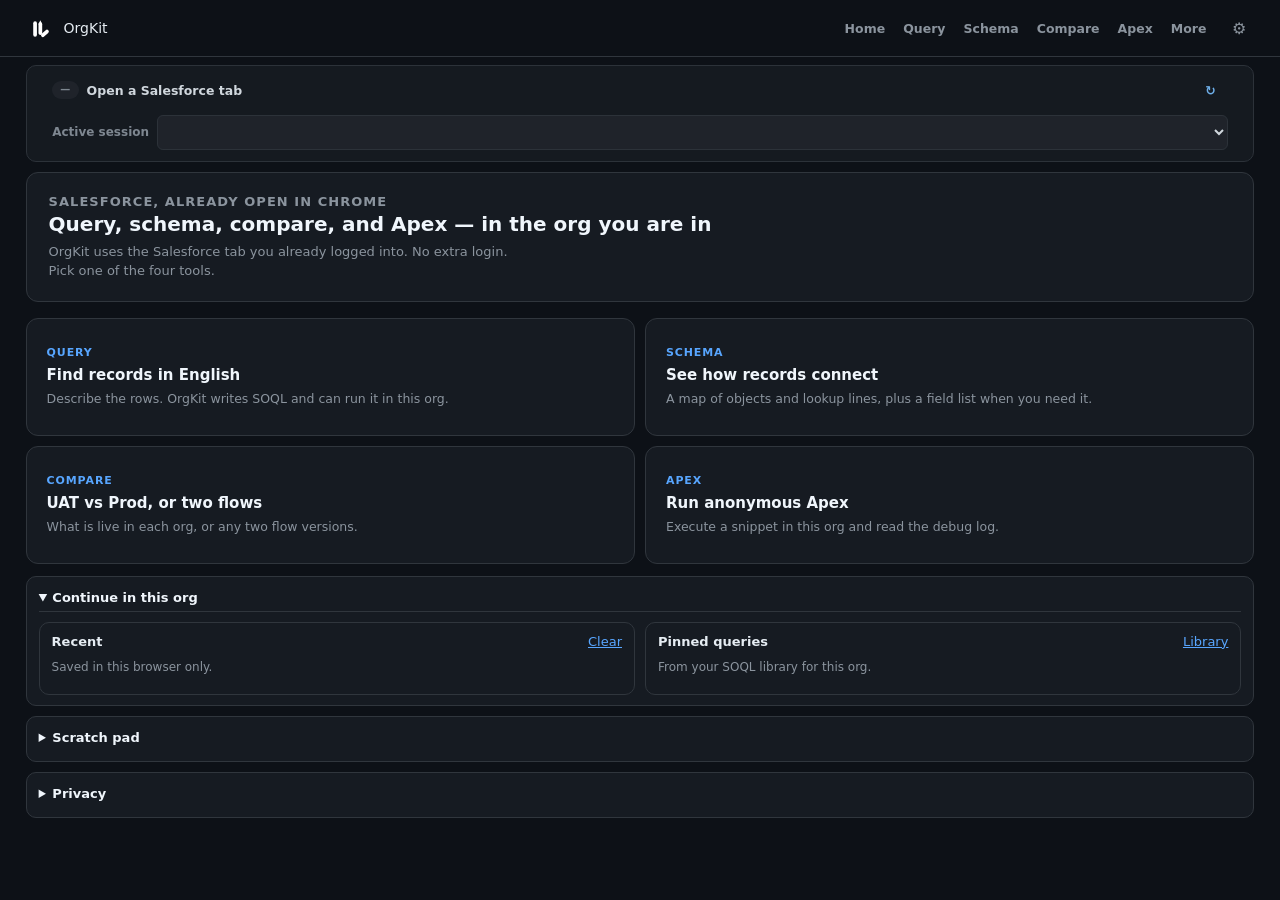
==== commit 639da946: "Apply OrgFlow dark theme and the abstract K mark (1.12.0). Use the confirmed three-piece K as the ex" ====
--- a/extension/app/index.html
+++ b/extension/app/index.html
@@ -11,7 +11,7 @@
   <header class="header">
     <button type="button" class="icon-btn hidden" id="backBtn" title="Home">←</button>
     <button type="button" class="brand brand-home" data-open="home" title="Home">
-      <img src="../icons/icon32.png" alt="" width="20" height="20" />
+      <img class="brand-mark" src="../icons/mark.svg" alt="" width="28" height="28" />
       <span>OrgKit</span>
     </button>
     <nav class="app-nav" aria-label="OrgKit">
--- a/extension/app/app.css
+++ b/extension/app/app.css
@@ -1,23 +1,24 @@
 :root {
-  --bg: #f3f3f3;
-  --surface: #ffffff;
-  --surface-2: #f3f3f3;
-  --ink: #032d60;
-  --text: #181818;
-  --muted: #706e6b;
-  --border: #c9c9c9;
-  --border-strong: #aeaeae;
-  --accent: #0176d3;
-  --accent-hover: #014486;
-  --accent-soft: rgba(1, 118, 211, 0.12);
-  --prod: #2e844a;
-  --sandbox: #dd7a01;
-  --danger: #ba0517;
-  --warn: #dd7a01;
-  --ok: #2e844a;
-  --radius: 8px;
-  --shadow: 0 2px 8px rgba(24, 24, 24, 0.08);
-  --font: "Salesforce Sans", "Segoe UI Variable", "Segoe UI", "Helvetica Neue", sans-serif;
+  color-scheme: dark;
+  --bg: #0d1117;
+  --surface: #161b22;
+  --surface-2: #21262d;
+  --ink: #f0f6fc;
+  --text: #e6edf3;
+  --muted: #8b949e;
+  --border: #30363d;
+  --border-strong: #484f58;
+  --accent: #58a6ff;
+  --accent-hover: #79c0ff;
+  --accent-soft: rgba(88, 166, 255, 0.14);
+  --prod: #3fb950;
+  --sandbox: #d29922;
+  --danger: #f85149;
+  --warn: #d29922;
+  --ok: #3fb950;
+  --radius: 10px;
+  --shadow: 0 8px 24px rgba(1, 4, 9, 0.45);
+  --font: "Inter", "Segoe UI Variable", "Segoe UI", system-ui, sans-serif;
   --mono: "Cascadia Mono", "IBM Plex Mono", "Consolas", monospace;
 }
 
@@ -102,20 +103,20 @@
   display: flex;
   flex-wrap: wrap;
   align-items: center;
-  gap: 8px;
-  padding: 10px 14px 8px;
-  background: #ffffff;
+  gap: 10px;
+  padding: 14px 18px 12px;
+  background: var(--bg);
   border-bottom: 1px solid var(--border);
 }
 
 .brand {
   display: flex;
   align-items: center;
-  gap: 8px;
+  gap: 10px;
   font-weight: 700;
   flex: 0 1 auto;
   min-width: 0;
-  color: var(--text);
+  color: var(--ink);
 }
 button.brand-home {
   border: 0;
@@ -144,12 +145,11 @@
   border-radius: 6px;
   cursor: pointer;
 }
-.app-nav-btn:hover { color: var(--ink); background: var(--bg); }
+.app-nav-btn:hover { color: var(--ink); background: var(--surface-2); }
 .app-nav-btn.active {
-  color: var(--accent);
-  background: transparent;
-  box-shadow: inset 0 -2px 0 var(--accent);
-  border-radius: 0;
+  color: var(--ink);
+  background: var(--surface-2);
+  box-shadow: none;
 }
 .subnav {
   display: flex;
@@ -169,16 +169,17 @@
 }
 .subnav-btn:hover { color: var(--text); }
 .subnav-btn.active {
-  color: #fff;
-  background: var(--ink);
-  border-color: var(--ink);
+  color: var(--ink);
+  background: var(--surface-2);
+  border-color: var(--accent);
+  box-shadow: 0 0 0 1px var(--accent-soft);
 }
 .home-hero {
-  margin: 0 0 14px;
-  padding: 16px 18px;
+  margin: 0 0 16px;
+  padding: 20px 22px;
   border: 1px solid var(--border);
   border-radius: 12px;
-  background: linear-gradient(180deg, #ffffff 0%, #eef4ff 100%);
+  background: var(--surface);
 }
 .home-kicker {
   margin: 0 0 4px;
@@ -215,26 +216,18 @@
   position: relative;
   text-align: left;
   border: 1px solid var(--border);
-  background: #fff;
+  background: var(--surface);
   color: var(--text);
   border-radius: 12px;
-  padding: 14px 14px 14px 18px;
+  padding: 18px 18px 18px 20px;
   cursor: pointer;
   font: inherit;
-  min-height: 108px;
-  box-shadow: var(--shadow);
-}
-.daily-card::before {
-  content: "";
-  position: absolute;
-  left: 0;
-  top: 0;
-  bottom: 0;
-  width: 4px;
-  border-radius: 12px 0 0 12px;
-  background: var(--accent);
-}
-.daily-card:hover { border-color: var(--accent); }
+  min-height: 118px;
+}
+.daily-card:hover {
+  border-color: var(--accent);
+  box-shadow: 0 0 0 1px var(--accent-soft);
+}
 .daily-kicker {
   display: block;
   font-size: 11px;
@@ -265,7 +258,7 @@
   margin: 0 0 10px;
   border: 1px solid var(--border);
   border-radius: 10px;
-  background: #fff;
+  background: var(--surface);
   padding: 8px 12px 10px;
 }
 .home-fold > summary {
@@ -283,10 +276,12 @@
 .home-fold .trust-card,
 .home-fold .wb-scratch { margin: 0; border: 0; padding: 0; background: transparent; }
 
-.brand img {
-  border-radius: 4px;
-  background: #eef4ff;
-  padding: 2px;
+.brand-mark {
+  width: 28px;
+  height: 28px;
+  color: #fff;
+  display: block;
+  flex: 0 0 auto;
 }
 
 .brand span {
@@ -367,9 +362,9 @@
   background: var(--surface-2);
   color: var(--muted);
 }
-.pill.prod { background: #e6f4ea; color: #2e844a; }
-.pill.sandbox { background: #fef3e8; color: #8c4b02; }
-.pill.deved { background: #eef4ff; color: #0176d3; }
+.pill.prod { background: rgba(63, 185, 80, 0.16); color: var(--prod); }
+.pill.sandbox { background: rgba(210, 153, 34, 0.16); color: var(--sandbox); }
+.pill.deved { background: var(--accent-soft); color: var(--accent); }
 
 .view {
   display: none;
@@ -401,7 +396,7 @@
   border: 1px solid rgba(1, 118, 211, 0.55);
   border-radius: 12px;
   background:
-    linear-gradient(135deg, rgba(1, 118, 211, 0.12), #ffffff 55%),
+    linear-gradient(135deg, rgba(88, 166, 255, 0.16), var(--surface) 55%),
     var(--surface);
   color: var(--text);
   text-align: left;
@@ -414,7 +409,7 @@
   border-color: var(--accent-hover);
   transform: translateY(-1px);
   background:
-    linear-gradient(135deg, rgba(1, 118, 211, 0.18), #ffffff 55%),
+    linear-gradient(135deg, rgba(88, 166, 255, 0.2), var(--surface-2) 55%),
     var(--surface);
 }
 .nl-spotlight:focus-visible {
@@ -515,7 +510,7 @@
   padding: 10px 12px;
   border: 1px solid rgba(1, 118, 211, 0.35);
   border-radius: 10px;
-  background: #eef4ff;
+  background: var(--accent-soft);
 }
 .trust-card strong {
   display: block;
@@ -826,8 +821,8 @@
 }
 .btn.block { width: 100%; margin-top: 8px; }
 .btn.danger {
-  background: #fce8e6;
-  border-color: #f4b6b1;
+  background: rgba(248, 81, 73, 0.16);
+  border-color: rgba(248, 81, 73, 0.55);
   color: var(--danger);
 }
 .btn.danger:hover { border-color: var(--danger); }
@@ -841,7 +836,7 @@
   padding: 10px;
   max-height: 220px;
   overflow: auto;
-  background: #f4f6f9;
+  background: var(--bg);
   border: 1px solid var(--border);
   border-radius: 6px;
   font-family: var(--mono);
@@ -896,7 +891,7 @@
   min-height: 160px;
   max-height: 320px;
   overflow: auto;
-  background: #f4f6f9;
+  background: var(--bg);
 }
 .query-table {
   width: 100%;
@@ -917,14 +912,14 @@
 .query-table th {
   position: sticky;
   top: 0;
-  background: #f3f3f3;
+  background: var(--surface-2);
   color: var(--ink);
   font-weight: 700;
   font-size: 11px;
   letter-spacing: 0.02em;
   z-index: 1;
 }
-.query-table tr:hover td { background: #eef4ff; }
+.query-table tr:hover td { background: var(--accent-soft); }
 .query-table td { color: var(--text); }
 .query-table td.actions {
   white-space: nowrap;
@@ -1108,7 +1103,7 @@
 .meter .bar {
   flex: 1;
   height: 6px;
-  background: #f4f6f9;
+  background: var(--bg);
   border-radius: 99px;
   overflow: hidden;
 }
@@ -1146,7 +1141,7 @@
 .hint code {
   font-family: var(--mono);
   font-size: 11px;
-  background: #eef4ff;
+  background: var(--accent-soft);
   padding: 1px 4px;
   border-radius: 4px;
 }
@@ -1309,7 +1304,7 @@
   gap: 8px;
   padding: 8px 10px;
   border-bottom: 1px solid var(--border);
-  background: #f3f3f3;
+  background: var(--surface-2);
 }
 .schema-story {
   margin: 0;
@@ -1321,7 +1316,7 @@
   background: rgba(1, 118, 211, 0.08);
 }
 .schema-story.is-focus {
-  background: #eef4ff;
+  background: var(--accent-soft);
 }
 .schema-legend {
   display: flex;
@@ -1359,7 +1354,7 @@
   font-size: 11.5px;
   color: var(--muted);
   border-bottom: 1px solid var(--border);
-  background: #f8f8f8;
+  background: var(--surface-2);
 }
 .sb-rel-hint {
   color: var(--accent);
@@ -1372,8 +1367,8 @@
   overflow: hidden;
   cursor: grab;
   background:
-    radial-gradient(circle at 12px 12px, #c9c9c9 1.15px, transparent 0) 0 0 / 24px 24px,
-    #eef1f6;
+    radial-gradient(circle at 12px 12px, #30363d 1.15px, transparent 0) 0 0 / 24px 24px,
+    #0d1117;
 }
 .schema-viewport.is-panning { cursor: grabbing; }
 .schema-world {
@@ -1431,7 +1426,7 @@
   opacity: 0;
 }
 .sb-line-label-bg {
-  fill: #ffffff;
+  fill: var(--surface);
   stroke: var(--border);
   stroke-width: 1;
   pointer-events: none;
@@ -1444,7 +1439,7 @@
   opacity: 1;
 }
 .sb-edge.is-highlight .sb-line-label-bg {
-  fill: #eef4ff;
+  fill: #21262d;
   stroke: var(--accent);
 }
 
@@ -1455,7 +1450,7 @@
   box-sizing: border-box;
   border: 1px solid var(--border);
   border-radius: 8px;
-  background: #ffffff;
+  background: var(--surface);
   box-shadow: 0 8px 18px rgba(24, 24, 24, 0.12);
   overflow: hidden;
   cursor: grab;
@@ -1483,7 +1478,7 @@
   align-items: flex-start;
   gap: 8px;
   padding: 8px 10px;
-  background: #f3f3f3;
+  background: var(--surface-2);
   border-bottom: 1px solid var(--border);
   cursor: grab;
 }
@@ -1504,12 +1499,12 @@
 }
 .sb-card-titles { min-width: 0; flex: 1; }
 .sb-card.kind-custom .sb-card-head {
-  background: #fef3e8;
-  border-bottom-color: #e5d3b8;
+  background: #261d09;
+  border-bottom-color: #6e5420;
 }
 .sb-card.kind-mdt .sb-card-head {
-  background: #f4f1fb;
-  border-bottom-color: #d4cce8;
+  background: #1c1630;
+  border-bottom-color: #5a4a7a;
 }
 .sb-kind {
   display: block;
@@ -1552,7 +1547,7 @@
 }
 .sb-field:hover { background: rgba(1, 118, 211, 0.12); }
 .sb-field.is-rel-active {
-  background: #eef4ff;
+  background: var(--accent-soft);
   box-shadow: inset 2px 0 0 var(--accent);
 }
 .sb-card.has-as-user .sb-crud-strip {
@@ -1590,7 +1585,7 @@
   width: 100%;
   border: 0;
   border-top: 1px solid var(--border);
-  background: #f3f3f3;
+  background: var(--surface-2);
   color: var(--accent);
   padding: 6px 10px;
   font: inherit;
@@ -1607,7 +1602,7 @@
   gap: 6px;
   padding: 10px;
   border-top: 1px solid var(--border);
-  background: #f8f8f8;
+  background: var(--surface-2);
 }
 .schema-soql-preview { margin-top: 10px; }
 
@@ -1622,7 +1617,7 @@
 .schema-perm-drawer {
   width: min(280px, 42vw);
   border-left: 1px solid var(--border);
-  background: #ffffff;
+  background: var(--surface);
   padding: 10px;
   overflow: auto;
   max-height: min(62vh, 560px);
@@ -1675,7 +1670,7 @@
   padding: 4px;
   border: 1px solid var(--border);
   border-radius: 8px;
-  background: #ffffff;
+  background: var(--surface);
   box-shadow: var(--shadow);
 }
 .schema-field-menu.hidden,
@@ -1702,7 +1697,7 @@
   gap: 4px;
   padding: 6px 10px;
   border-bottom: 1px solid var(--border);
-  background: #f8f8f8;
+  background: var(--surface-2);
 }
 .sb-crud-strip.large { padding: 8px 0; border-bottom: 0; background: transparent; }
 .sb-crud {
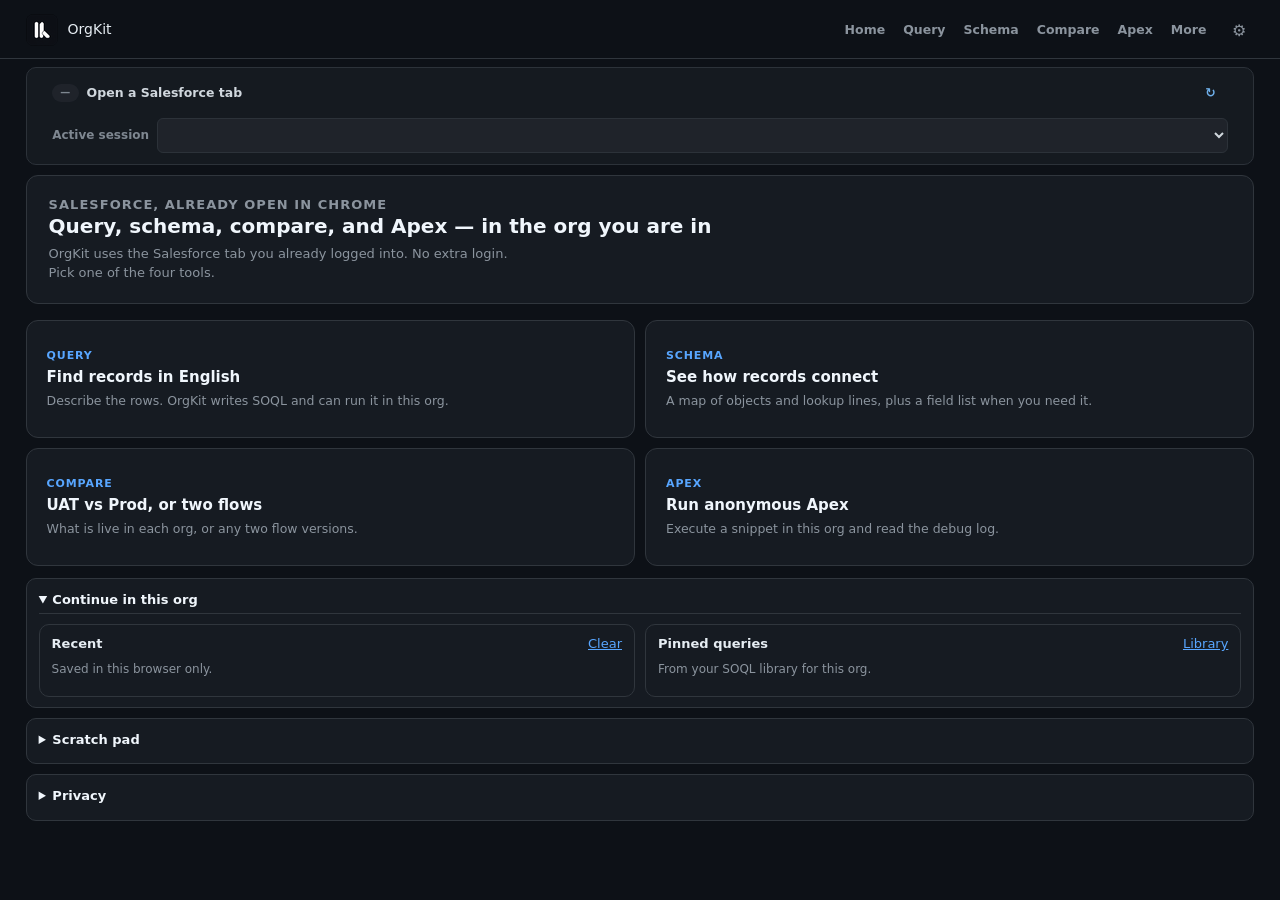
==== commit 66c571a3: "Fix tab favicon still showing the old OK icon (1.12.1). Ship the approved abstract K as orgkit-16/32" ====
--- a/extension/app/index.html
+++ b/extension/app/index.html
@@ -4,14 +4,32 @@
   <meta charset="UTF-8" />
   <meta name="viewport" content="width=device-width, initial-scale=1" />
   <title>OrgKit</title>
-  <link rel="icon" href="../icons/icon32.png" />
+  <link rel="icon" type="image/png" sizes="32x32" href="../icons/orgkit-32.png?v=1.12.1" />
+  <link rel="icon" type="image/png" sizes="48x48" href="../icons/orgkit-48.png?v=1.12.1" />
+  <link rel="shortcut icon" href="../icons/orgkit-32.png?v=1.12.1" />
   <link rel="stylesheet" href="app.css" />
+  <script>
+    (function setOrgKitFavicon() {
+      var href = "../icons/orgkit-32.png?v=1.12.1";
+      try {
+        if (typeof chrome !== "undefined" && chrome.runtime && chrome.runtime.getURL) {
+          href = chrome.runtime.getURL("icons/orgkit-32.png") + "?v=1.12.1";
+        }
+      } catch (e) {}
+      document.querySelectorAll("link[rel*='icon']").forEach(function (el) { el.remove(); });
+      var link = document.createElement("link");
+      link.rel = "icon";
+      link.type = "image/png";
+      link.href = href;
+      document.head.appendChild(link);
+    })();
+  </script>
 </head>
 <body>
   <header class="header">
     <button type="button" class="icon-btn hidden" id="backBtn" title="Home">←</button>
     <button type="button" class="brand brand-home" data-open="home" title="Home">
-      <img class="brand-mark" src="../icons/mark.svg" alt="" width="28" height="28" />
+      <img class="brand-mark" src="../icons/orgkit-32.png?v=1.12.1" alt="" width="32" height="32" />
       <span>OrgKit</span>
     </button>
     <nav class="app-nav" aria-label="OrgKit">
--- a/extension/app/app.css
+++ b/extension/app/app.css
@@ -277,11 +277,11 @@
 .home-fold .wb-scratch { margin: 0; border: 0; padding: 0; background: transparent; }
 
 .brand-mark {
-  width: 28px;
-  height: 28px;
-  color: #fff;
+  width: 32px;
+  height: 32px;
   display: block;
   flex: 0 0 auto;
+  border-radius: 8px;
 }
 
 .brand span {
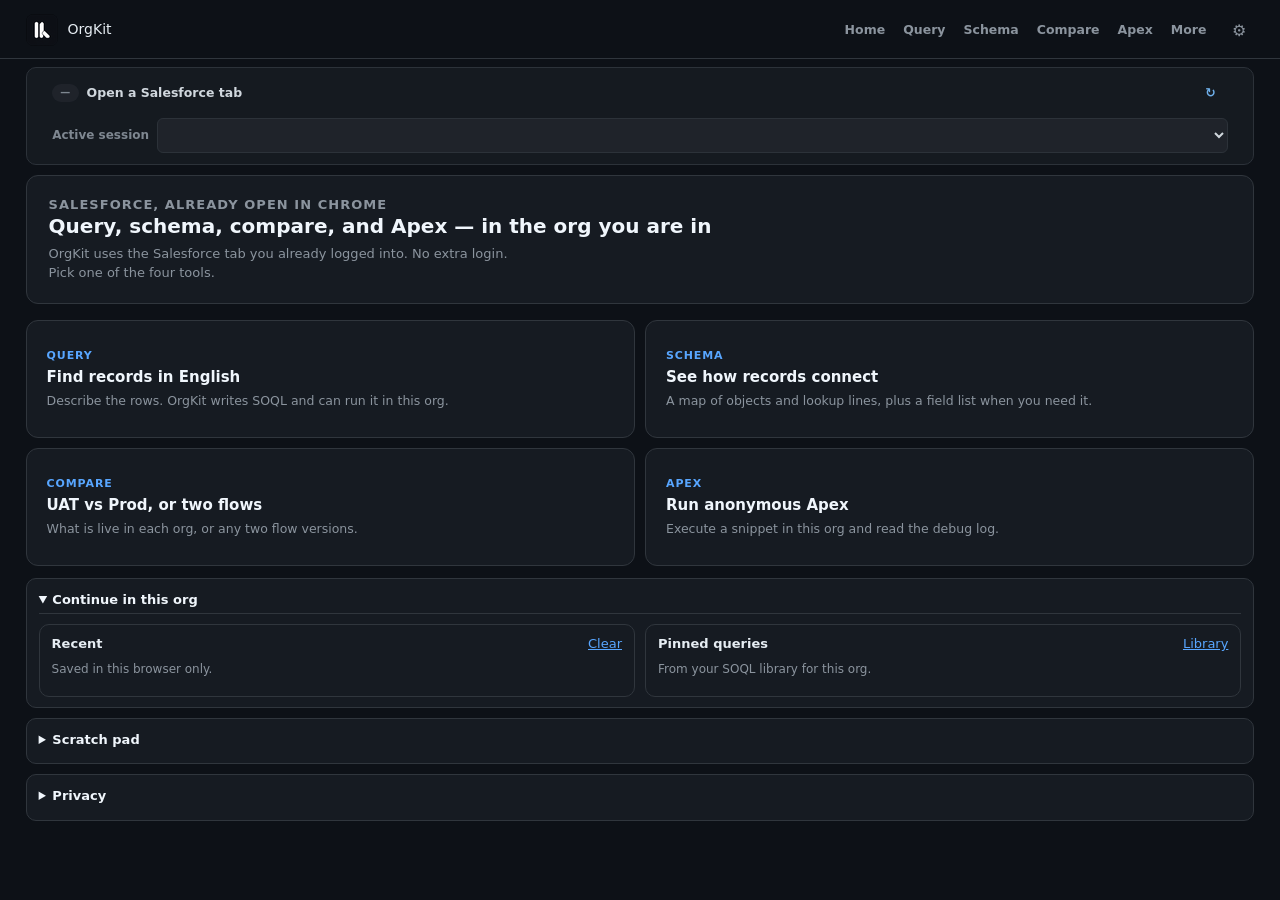
==== commit 1d40380c: "Tell existing users Chrome updates OrgKit in place. Store installs refresh automatically. Home shows" ====
--- a/extension/app/index.html
+++ b/extension/app/index.html
@@ -58,6 +58,17 @@
 
   <!-- SESSION WORKBENCH (home) -->
   <section id="view-home" class="view active">
+    <div id="whatsNew" class="whats-new hidden" hidden>
+      <div>
+        <p class="home-kicker">Updated on this computer</p>
+        <p>
+          Chrome updated OrgKit in place. Same extension — do not install a second copy.
+          New look: dark theme and the K mark. Query, Schema, Compare, and Apex are unchanged.
+        </p>
+      </div>
+      <button type="button" class="btn" id="whatsNewDismiss">Got it</button>
+    </div>
+
     <div class="home-hero">
       <p class="home-kicker">Salesforce, already open in Chrome</p>
       <h1>Query, schema, compare, and Apex — in the org you are in</h1>
--- a/extension/app/app.css
+++ b/extension/app/app.css
@@ -174,6 +174,27 @@
   border-color: var(--accent);
   box-shadow: 0 0 0 1px var(--accent-soft);
 }
+.whats-new {
+  display: flex;
+  align-items: flex-start;
+  justify-content: space-between;
+  gap: 12px;
+  margin: 0 0 12px;
+  padding: 12px 14px;
+  border: 1px solid var(--border);
+  border-radius: 12px;
+  background: var(--surface);
+}
+.whats-new .home-kicker { margin-bottom: 4px; }
+.whats-new p:last-child {
+  margin: 0;
+  color: var(--muted);
+  font-size: 13px;
+  line-height: 1.45;
+  max-width: 62ch;
+}
+.whats-new .btn { flex: 0 0 auto; }
+.whats-new.hidden { display: none; }
 .home-hero {
   margin: 0 0 16px;
   padding: 20px 22px;
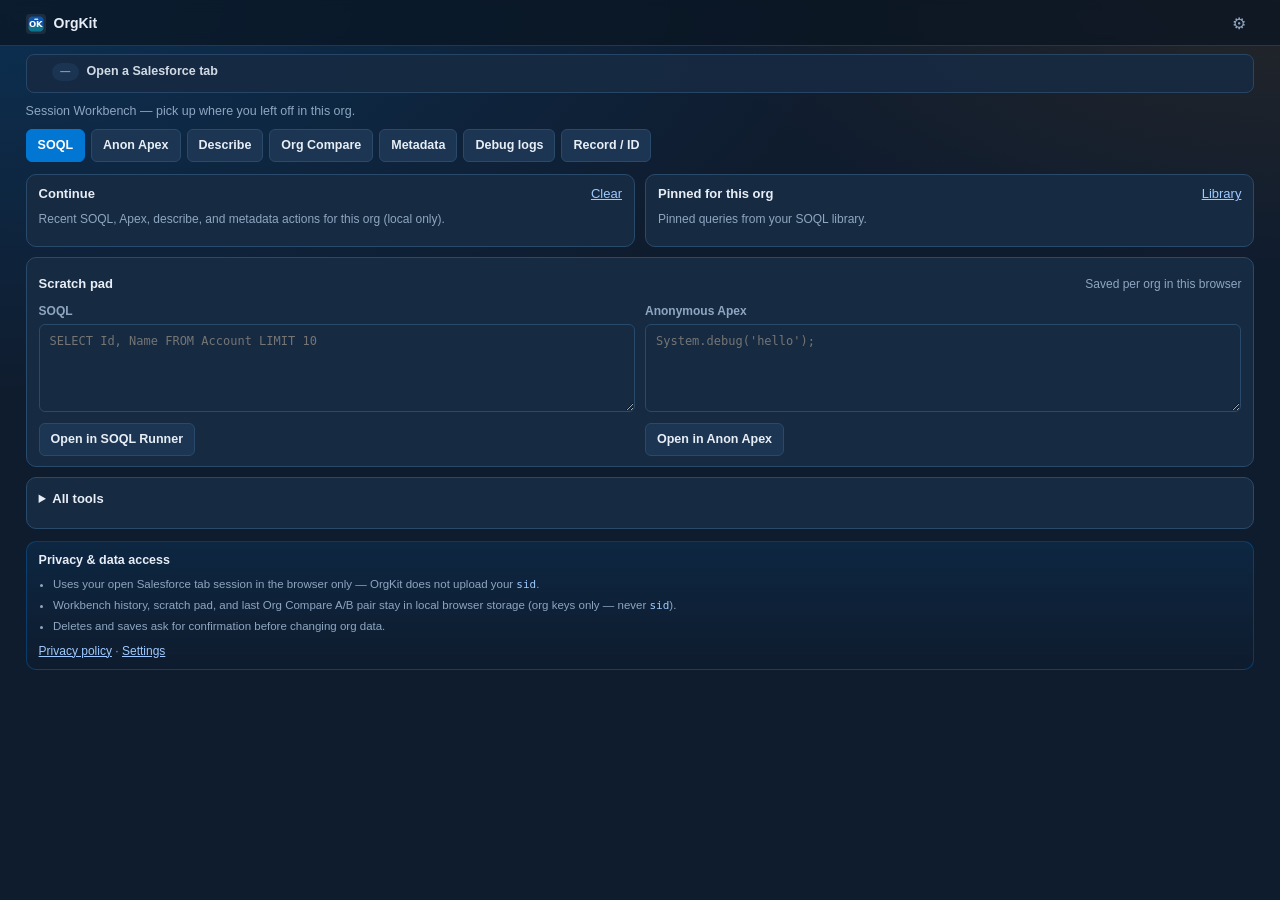
==== commit 477ad15c: "Merge 738a303aa31061abf446f1b3b3be19bd21c77d82 into bf9fc09e6f7d75604b8eb804966895f49ccb073f" ====
--- a/extension/app/index.html
+++ b/extension/app/index.html
@@ -4,42 +4,16 @@
   <meta charset="UTF-8" />
   <meta name="viewport" content="width=device-width, initial-scale=1" />
   <title>OrgKit</title>
-  <link rel="icon" type="image/png" sizes="32x32" href="../icons/orgkit-32.png?v=1.12.1" />
-  <link rel="icon" type="image/png" sizes="48x48" href="../icons/orgkit-48.png?v=1.12.1" />
-  <link rel="shortcut icon" href="../icons/orgkit-32.png?v=1.12.1" />
+  <link rel="icon" href="../icons/icon32.png" />
   <link rel="stylesheet" href="app.css" />
-  <script>
-    (function setOrgKitFavicon() {
-      var href = "../icons/orgkit-32.png?v=1.12.1";
-      try {
-        if (typeof chrome !== "undefined" && chrome.runtime && chrome.runtime.getURL) {
-          href = chrome.runtime.getURL("icons/orgkit-32.png") + "?v=1.12.1";
-        }
-      } catch (e) {}
-      document.querySelectorAll("link[rel*='icon']").forEach(function (el) { el.remove(); });
-      var link = document.createElement("link");
-      link.rel = "icon";
-      link.type = "image/png";
-      link.href = href;
-      document.head.appendChild(link);
-    })();
-  </script>
 </head>
 <body>
   <header class="header">
-    <button type="button" class="icon-btn hidden" id="backBtn" title="Home">←</button>
-    <button type="button" class="brand brand-home" data-open="home" title="Home">
-      <img class="brand-mark" src="../icons/orgkit-32.png?v=1.12.1" alt="" width="32" height="32" />
-      <span>OrgKit</span>
-    </button>
-    <nav class="app-nav" aria-label="OrgKit">
-      <button type="button" class="app-nav-btn" data-nav="home" data-open="home">Home</button>
-      <button type="button" class="app-nav-btn" data-nav="nl-soql" data-open="nl-soql">Query</button>
-      <button type="button" class="app-nav-btn" data-nav="schema" data-open="schema">Schema</button>
-      <button type="button" class="app-nav-btn" data-nav="org-compare" data-open="org-compare">Compare</button>
-      <button type="button" class="app-nav-btn" data-nav="anon-apex" data-open="anon-apex">Apex</button>
-      <button type="button" class="app-nav-btn" data-nav="more" data-open="more">More</button>
-    </nav>
+    <button type="button" class="icon-btn hidden" id="backBtn" title="Back">←</button>
+    <div class="brand">
+      <img src="../icons/icon32.png" alt="" width="20" height="20" />
+      <span id="headerTitle">OrgKit</span>
+    </div>
     <button type="button" class="icon-btn" id="openOptions" title="Settings">⚙</button>
   </header>
 
@@ -47,147 +21,94 @@
     <div class="org-top">
       <span id="envPill" class="pill">—</span>
       <span id="orgHost" class="org-host">Open a Salesforce tab</span>
-      <button type="button" class="btn ghost org-refresh-btn" id="refreshSessionsBtn" title="Refresh Salesforce sessions">↻</button>
-    </div>
-    <div class="org-session-row" id="orgSessionRow">
-      <label class="label tight" for="activeSessionSelect">Active session</label>
-      <select id="activeSessionSelect" class="select block-select" title="Switch between open Salesforce orgs / sandboxes"></select>
     </div>
     <div id="orgMeta" class="org-meta"></div>
   </section>
 
   <!-- SESSION WORKBENCH (home) -->
   <section id="view-home" class="view active">
-    <div id="whatsNew" class="whats-new hidden" hidden>
-      <div>
-        <p class="home-kicker">Updated on this computer</p>
-        <p>
-          Chrome updated OrgKit in place. Same extension — do not install a second copy.
-          New look: dark theme and the K mark. Query, Schema, Compare, and Apex are unchanged.
-        </p>
-      </div>
-      <button type="button" class="btn" id="whatsNewDismiss">Got it</button>
-    </div>
-
-    <div class="home-hero">
-      <p class="home-kicker">Salesforce, already open in Chrome</p>
-      <h1>Query, schema, compare, and Apex — in the org you are in</h1>
-      <p>OrgKit uses the Salesforce tab you already logged into. No extra login. Pick one of the four tools.</p>
-    </div>
-
-    <div class="daily-grid" id="wbLaunch">
-      <button type="button" class="daily-card" data-open="nl-soql">
-        <span class="daily-kicker">Query</span>
-        <strong>Find records in English</strong>
-        <span>Describe the rows. OrgKit writes SOQL and can run it in this org.</span>
-      </button>
-      <button type="button" class="daily-card" data-open="schema">
-        <span class="daily-kicker">Schema</span>
-        <strong>See how records connect</strong>
-        <span>A map of objects and lookup lines, plus a field list when you need it.</span>
-      </button>
-      <button type="button" class="daily-card" data-open="org-compare">
-        <span class="daily-kicker">Compare</span>
-        <strong>UAT vs Prod, or two flows</strong>
-        <span>What is live in each org, or any two flow versions.</span>
-      </button>
-      <button type="button" class="daily-card" data-open="anon-apex">
-        <span class="daily-kicker">Apex</span>
-        <strong>Run anonymous Apex</strong>
-        <span>Execute a snippet in this org and read the debug log.</span>
-      </button>
-    </div>
-
-    <details class="home-fold" open>
-      <summary>Continue in this org</summary>
-      <div class="wb-grid">
-        <div class="wb-card">
-          <div class="wb-card-head">
-            <h3>Recent</h3>
-            <button type="button" class="linkish" id="wbClearContinue" title="Clear continue list">Clear</button>
-          </div>
-          <p class="hint wb-hint">Saved in this browser only.</p>
-          <div id="wbContinue" class="wb-list"></div>
-        </div>
-        <div class="wb-card">
-          <div class="wb-card-head">
-            <h3>Pinned queries</h3>
-            <button type="button" class="linkish" data-open="soql-run">Library</button>
-          </div>
-          <p class="hint wb-hint">From your SOQL library for this org.</p>
-          <div id="wbPinned" class="wb-list"></div>
+    <p class="lede">Session Workbench — pick up where you left off in this org.</p>
+
+    <div class="wb-launch" id="wbLaunch">
+      <button type="button" class="btn primary" data-open="soql-run">SOQL</button>
+      <button type="button" class="btn" data-open="anon-apex">Anon Apex</button>
+      <button type="button" class="btn" data-open="describe">Describe</button>
+      <button type="button" class="btn" data-open="org-compare">Org Compare</button>
+      <button type="button" class="btn" data-open="meta-open">Metadata</button>
+      <button type="button" class="btn" data-open="logs">Debug logs</button>
+      <button type="button" class="btn" data-open="ids">Record / ID</button>
+    </div>
+
+    <div class="wb-grid">
+      <div class="wb-card">
+        <div class="wb-card-head">
+          <h3>Continue</h3>
+          <button type="button" class="linkish" id="wbClearContinue" title="Clear continue list">Clear</button>
+        </div>
+        <p class="hint wb-hint">Recent SOQL, Apex, describe, and metadata actions for this org (local only).</p>
+        <div id="wbContinue" class="wb-list"></div>
+      </div>
+      <div class="wb-card">
+        <div class="wb-card-head">
+          <h3>Pinned for this org</h3>
+          <button type="button" class="linkish" data-open="soql-run">Library</button>
+        </div>
+        <p class="hint wb-hint">Pinned queries from your SOQL library.</p>
+        <div id="wbPinned" class="wb-list"></div>
+      </div>
+    </div>
+
+    <div class="wb-card wb-scratch">
+      <div class="wb-card-head">
+        <h3>Scratch pad</h3>
+        <span class="hint" id="wbScratchHint">Saved per org in this browser</span>
+      </div>
+      <div class="wb-scratch-grid">
+        <div>
+          <label class="label" for="wbScratchSoql">SOQL</label>
+          <textarea id="wbScratchSoql" class="textarea" rows="4" placeholder="SELECT Id, Name FROM Account LIMIT 10" spellcheck="false"></textarea>
+          <button type="button" class="btn" id="wbOpenScratchSoql">Open in SOQL Runner</button>
+        </div>
+        <div>
+          <label class="label" for="wbScratchApex">Anonymous Apex</label>
+          <textarea id="wbScratchApex" class="textarea" rows="4" placeholder="System.debug('hello');" spellcheck="false"></textarea>
+          <button type="button" class="btn" id="wbOpenScratchApex">Open in Anon Apex</button>
+        </div>
+      </div>
+    </div>
+
+    <details class="wb-tools" id="wbAllTools">
+      <summary>All tools</summary>
+      <div class="feature-grid" id="featureGrid"></div>
+      <div class="extras">
+        <div class="label" style="margin-top:0">Quick links &amp; utilities</div>
+        <div class="util-row">
+          <button type="button" class="btn" data-open="links">Setup links</button>
+          <button type="button" class="btn" data-open="soql-run">SOQL runner</button>
+          <button type="button" class="btn" data-open="anon-apex">Anonymous Apex</button>
+          <button type="button" class="btn" data-open="ids">ID tools</button>
+          <button type="button" class="btn" data-open="favs">Favorites</button>
         </div>
       </div>
     </details>
 
-    <details class="home-fold">
-      <summary>Scratch pad</summary>
-      <div class="wb-card wb-scratch">
-        <div class="wb-card-head">
-          <h3>Notes for this org</h3>
-          <span class="hint" id="wbScratchHint">Saved in this browser</span>
-        </div>
-        <div class="wb-scratch-grid">
-          <div>
-            <label class="label" for="wbScratchSoql">SOQL</label>
-            <textarea id="wbScratchSoql" class="textarea" rows="4" placeholder="SELECT Id, Name FROM Account LIMIT 10" spellcheck="false"></textarea>
-            <button type="button" class="btn" id="wbOpenScratchSoql">Open in SOQL Runner</button>
-          </div>
-          <div>
-            <label class="label" for="wbScratchApex">Anonymous Apex</label>
-            <textarea id="wbScratchApex" class="textarea" rows="4" placeholder="System.debug('hello');" spellcheck="false"></textarea>
-            <button type="button" class="btn" id="wbOpenScratchApex">Open in Anon Apex</button>
-          </div>
-        </div>
-      </div>
-    </details>
-
-    <details class="home-fold">
-      <summary>Privacy</summary>
-      <div class="trust-card">
-        <strong>What OrgKit can see</strong>
-        <ul>
-          <li>Uses your open Salesforce tab session in the browser only — OrgKit does not upload your <code>sid</code>.</li>
-          <li>History, scratch pad, last Org Compare pair, and the active session stay in this browser (org keys only — never <code>sid</code>).</li>
-          <li>Deletes and saves ask for confirmation before changing org data.</li>
-        </ul>
-        <p class="trust-links">
-          <a href="../privacy.html" target="_blank" rel="noopener">Privacy policy</a>
-          ·
-          <button type="button" class="linkish" id="homeOpenSettings">Settings</button>
-        </p>
-      </div>
-    </details>
-  </section>
-
-  <section id="view-more" class="view">
-    <p class="lede">Extra tools. Everyday work is Query, Schema, Compare, and Apex on Home.</p>
-    <div class="feature-grid" id="featureGrid"></div>
-    <div class="extras">
-      <div class="label" style="margin-top:0">Utilities</div>
-      <div class="util-row">
-        <button type="button" class="btn" data-open="links">Setup links</button>
-        <button type="button" class="btn" data-open="favs">Favorites</button>
-        <button type="button" class="btn" data-open="ids">Record / ID</button>
-        <button type="button" class="btn" data-open="flow-clean">Inactive flow versions</button>
-        <button type="button" class="btn" data-open="package">package.xml</button>
-      </div>
+    <div class="trust-card">
+      <strong>Privacy &amp; data access</strong>
+      <ul>
+        <li>Uses your open Salesforce tab session in the browser only — OrgKit does not upload your <code>sid</code>.</li>
+        <li>Workbench history, scratch pad, and last Org Compare A/B pair stay in local browser storage (org keys only — never <code>sid</code>).</li>
+        <li>Deletes and saves ask for confirmation before changing org data.</li>
+      </ul>
+      <p class="trust-links">
+        <a href="../privacy.html" target="_blank" rel="noopener">Privacy policy</a>
+        ·
+        <button type="button" class="linkish" id="homeOpenSettings">Settings</button>
+      </p>
     </div>
   </section>
 
   <!-- FEATURE: NL SOQL -->
   <section id="view-nl-soql" class="view">
-    <div class="subnav" role="tablist" aria-label="Query">
-      <button type="button" class="subnav-btn active" data-open="nl-soql">Plain English</button>
-      <button type="button" class="subnav-btn" data-open="soql-run">SOQL runner</button>
-    </div>
-    <p class="lede nl-view-lede">Describe the rows you need. OrgKit writes SOQL for this org and can run it.</p>
-    <div class="nl-examples" id="nlExamples" aria-label="Example prompts">
-      <button type="button" class="nl-chip" data-nl-example="Accounts created this week with their owner name">Accounts this week + owner</button>
-      <button type="button" class="nl-chip" data-nl-example="Open Cases for high priority with Account Name">High-priority Cases</button>
-      <button type="button" class="nl-chip" data-nl-example="Custom objects modified in the last 7 days">Recent custom objects</button>
-      <button type="button" class="nl-chip" data-nl-example="Apex classes that contain Batchable">Tooling: Batchable classes</button>
-    </div>
     <div class="row wrap" style="margin-bottom:8px">
       <label class="label tight" for="nlApiMode">API</label>
       <select id="nlApiMode" class="select" title="Standard objects / custom metadata, or Tooling API">
@@ -196,7 +117,7 @@
       </select>
     </div>
     <label class="label" for="nlInput">Describe the data you need</label>
-    <textarea id="nlInput" class="textarea" rows="3" placeholder="e.g. Contacts at Accounts in California, limit 50"></textarea>
+    <textarea id="nlInput" class="textarea" rows="3" placeholder="Show recent records for an object"></textarea>
     <p class="hint">
       Works with standard objects, custom objects (__c), and custom metadata (__mdt). Tooling mode matches ApexClass, FlowDefinition, Flow versions, and other Tooling entities. Results respect your Salesforce permissions.
     </p>
@@ -302,10 +223,6 @@
 
   <!-- FEATURE: Describe Browser -->
   <section id="view-describe" class="view">
-    <div class="subnav" role="tablist" aria-label="Schema">
-      <button type="button" class="subnav-btn" data-open="schema">Map</button>
-      <button type="button" class="subnav-btn active" data-open="describe">Field list</button>
-    </div>
     <div class="row" style="position:relative">
       <div class="soql-editor grow" style="flex:1;min-width:0">
         <input type="search" id="describeObjectSearch" class="input grow" list="describeObjectList" placeholder="Search standard or custom object…" autocomplete="off" style="width:100%" />
@@ -322,84 +239,12 @@
     <div id="describeDependent" class="report"></div>
   </section>
 
-  <!-- FEATURE: Schema Explorer -->
-  <section id="view-schema" class="view">
-    <div class="subnav" role="tablist" aria-label="Schema">
-      <button type="button" class="subnav-btn active" data-open="schema">Map</button>
-      <button type="button" class="subnav-btn" data-open="describe">Field list</button>
-    </div>
-    <p class="lede">
-      Search a record type. Tiles are objects; lines are lookups. Drag a tile to move it. Use <strong>Technical</strong> for API names.
-    </p>
-    <div class="schema-filter-row" role="group" aria-label="Object type filter">
-      <button type="button" class="schema-filter active" data-schema-filter="all">All</button>
-      <button type="button" class="schema-filter" data-schema-filter="standard">Standard</button>
-      <button type="button" class="schema-filter" data-schema-filter="custom">Custom (__c)</button>
-      <button type="button" class="schema-filter" data-schema-filter="mdt">Metadata (__mdt)</button>
-    </div>
-    <div class="row" style="position:relative">
-      <div class="soql-editor grow" style="flex:1;min-width:0">
-        <input
-          type="search"
-          id="schemaObjectSearch"
-          class="input grow"
-          list="schemaObjectList"
-          placeholder="Search a record type — Account, Contact, custom objects…"
-          autocomplete="off"
-          style="width:100%"
-        />
-        <div id="schemaObjectSuggest" class="soql-suggest hidden" role="listbox" aria-label="Schema object suggestions"></div>
-      </div>
-      <button type="button" class="btn primary" id="loadSchema">Explore</button>
-    </div>
-    <datalist id="schemaObjectList"></datalist>
-    <p class="hint" id="schemaObjectHint">Loads all org objects (including custom and custom metadata).</p>
-    <nav id="schemaBreadcrumb" class="schema-breadcrumb" aria-label="Schema navigation"></nav>
-    <div id="schemaSummary" class="hint"></div>
-    <div id="schemaBuilder" class="schema-builder hidden" aria-live="polite">
-      <div class="schema-builder-toolbar">
-        <span class="hint" style="margin:0" id="schemaCanvasHint">Drag a tile to move it · empty space pans the map</span>
-        <div class="row wrap" style="margin:0;gap:6px">
-          <button type="button" class="btn ghost active" id="schemaToggleSimple" title="Simple or technical labels">Simple</button>
-          <button type="button" class="btn ghost" id="schemaTogglePerms" title="Permissions drawer (session / as-user)">Permissions</button>
-          <button type="button" class="btn ghost" id="schemaResetLayout" title="Reset card positions">Reset layout</button>
-          <button type="button" class="btn ghost" id="schemaZoomOut" title="Zoom out">−</button>
-          <button type="button" class="btn ghost" id="schemaZoomReset" title="Fit canvas">Fit</button>
-          <button type="button" class="btn ghost" id="schemaZoomIn" title="Zoom in">+</button>
-        </div>
-      </div>
-      <p class="schema-story" id="schemaRelationStory"></p>
-      <div class="schema-legend" id="schemaLegend">
-        <span class="schema-legend-item"><i class="lg-lookup"></i> Linked to</span>
-        <span class="schema-legend-item"><i class="lg-md"></i> Must belong to (required parent)</span>
-        <span class="schema-legend-item">Every line connects two tiles · hover a line to read it</span>
-      </div>
-      <div class="schema-builder-body">
-        <div class="schema-viewport" id="schemaViewport">
-          <div class="schema-world" id="schemaWorld">
-            <svg class="schema-lines" id="schemaLines" xmlns="http://www.w3.org/2000/svg"></svg>
-            <div class="schema-cards" id="schemaCards"></div>
-          </div>
-        </div>
-        <aside class="schema-perm-drawer" id="schemaPermDrawer" hidden>
-          <div class="schema-perm-drawer-head">
-            <strong>Permissions</strong>
-            <button type="button" class="btn ghost" id="schemaPermClose" title="Close">×</button>
-          </div>
-          <div id="schemaPermBody" class="schema-perm-body"></div>
-        </aside>
-      </div>
-      <div class="schema-actions" id="schemaActions"></div>
-    </div>
-    <div id="schemaFieldMenu" class="schema-field-menu hidden" role="menu" hidden></div>
-    <pre id="schemaSoqlPreview" class="result schema-soql-preview hidden"></pre>
-  </section>
-
   <!-- FEATURE: Org Compare -->
   <section id="view-org-compare" class="view">
-    <p class="lede">
-      Pick two Salesforce sessions, then either scan what is live in each org, or compare two flow versions.
-      No extra login. <code>sid</code> is never stored.
+    <p class="hint">
+      Compare custom object and field inventory between two logged-in Salesforce orgs (UAT vs Prod drift).
+      OrgKit scans <strong>all Chrome windows</strong> in this profile for Salesforce tabs, plus cookie sessions.
+      No passwords; <code>sid</code> is never stored. Last A/B pair is remembered by org key only.
     </p>
 
     <div class="compare-chooser">
@@ -438,25 +283,11 @@
         <div class="compare-org-meta" id="compareMetaRight">Pick a logged-in Salesforce session</div>
       </div>
     </div>
-    <div class="compare-mode-tabs" role="tablist" aria-label="Compare mode">
-      <button type="button" class="compare-mode-tab active" data-compare-mode="inventory" id="compareModeInventory">
-        Scan orgs
-      </button>
-      <button type="button" class="compare-mode-tab" data-compare-mode="flowVersions" id="compareModeFlowVersions">
-        Two flow versions
-      </button>
-    </div>
-    <p class="hint" id="compareModeHint">
-      Scan orgs lists what is live in each org. Two flow versions lets you pick any version in the same org or across two orgs.
-    </p>
-
-    <div id="compareInventoryPanel">
     <div class="compare-categories">
       <div class="compare-categories-head">
         <div class="label" style="margin-top:0">What to compare</div>
         <div class="row wrap compare-cat-presets">
           <button type="button" class="btn" id="compareCatsCommon" title="Objects, profiles, perm sets, flows, Apex, validation rules">Common pack</button>
-          <button type="button" class="btn" id="compareCatsFlows" title="Only compare which flow version is live in each org">Active flow versions</button>
           <button type="button" class="btn" id="compareCatsAll">Select all</button>
           <button type="button" class="btn" id="compareCatsNone">Clear</button>
         </div>
@@ -496,43 +327,6 @@
       <button type="button" class="btn" id="copyComparePackageMembers">Copy package.xml members</button>
     </div>
     <div id="compareResults" class="compare-results"></div>
-    </div>
-
-    <div id="compareFlowVersionPanel" class="hidden">
-      <p class="hint">
-        Pick the same org twice to compare v3 vs v8 in one sandbox, or two orgs to compare a version in UAT with one in Prod.
-        OrgKit loads version lists first, then fetches only the two versions you select (not every flow’s Metadata).
-      </p>
-      <label class="label" for="flowVersionApiName">Flow API name or search</label>
-      <div class="row wrap">
-        <input
-          id="flowVersionApiName"
-          class="input grow"
-          list="flowVersionApiList"
-          placeholder="Order_Flow or search by label"
-          autocomplete="off"
-        />
-        <datalist id="flowVersionApiList"></datalist>
-        <button type="button" class="btn" id="findFlowVersionDefs">Find</button>
-        <button type="button" class="btn primary" id="loadFlowVersions">Load versions</button>
-      </div>
-      <div id="flowVersionDefPicks" class="flow-version-def-picks hidden"></div>
-      <div class="flow-version-picks">
-        <div class="flow-version-pick">
-          <label class="label" for="flowVersionLeft">Version A</label>
-          <select id="flowVersionLeft" class="select block-select"></select>
-        </div>
-        <div class="flow-version-pick">
-          <label class="label" for="flowVersionRight">Version B</label>
-          <select id="flowVersionRight" class="select block-select"></select>
-        </div>
-      </div>
-      <div class="row wrap" style="margin-top:8px">
-        <button type="button" class="btn primary" id="runFlowVersionCompare">Compare these versions</button>
-      </div>
-      <div id="flowVersionStatus" class="hint"></div>
-      <div id="flowVersionResults" class="compare-results"></div>
-    </div>
   </section>
 
   <!-- FEATURE: Metadata Quick Open -->
@@ -572,10 +366,6 @@
       Inactive flow versions (Draft / Obsolete / InvalidDraft) often block field deletion.
       Load them, optionally filter by field API name, then delete selected versions.
       <strong>Active versions are never deleted.</strong>
-      To see whether sandbox and production are on the same live version, use
-      <button type="button" class="linkish" id="openFlowVersionCompare">Org Compare → Active flow versions</button>.
-      To diff v3 vs v8 in one org (or across orgs), use
-      <button type="button" class="linkish" id="openTwoFlowVersions">Two flow versions</button>.
     </p>
     <label class="label" for="flowCleanObject">Object API (optional)</label>
     <input id="flowCleanObject" class="input" placeholder="MyObject__c" />
@@ -604,10 +394,6 @@
 
   <!-- UTIL: SOQL runner + saved library -->
   <section id="view-soql-run" class="view">
-    <div class="subnav" role="tablist" aria-label="Query">
-      <button type="button" class="subnav-btn" data-open="nl-soql">Plain English</button>
-      <button type="button" class="subnav-btn active" data-open="soql-run">SOQL runner</button>
-    </div>
     <div class="row wrap" style="margin-bottom:8px">
       <label class="label tight" for="soqlApiMode">API</label>
       <select id="soqlApiMode" class="select" title="Standard data objects or Tooling API metadata objects">
--- a/extension/app/app.css
+++ b/extension/app/app.css
@@ -1,24 +1,23 @@
 :root {
-  color-scheme: dark;
-  --bg: #0d1117;
-  --surface: #161b22;
-  --surface-2: #21262d;
-  --ink: #f0f6fc;
-  --text: #e6edf3;
-  --muted: #8b949e;
-  --border: #30363d;
-  --border-strong: #484f58;
-  --accent: #58a6ff;
-  --accent-hover: #79c0ff;
-  --accent-soft: rgba(88, 166, 255, 0.14);
-  --prod: #3fb950;
-  --sandbox: #d29922;
-  --danger: #f85149;
-  --warn: #d29922;
-  --ok: #3fb950;
-  --radius: 10px;
-  --shadow: 0 8px 24px rgba(1, 4, 9, 0.45);
-  --font: "Inter", "Segoe UI Variable", "Segoe UI", system-ui, sans-serif;
+  --bg: #0f1c2e;
+  --surface: #162a42;
+  --surface-2: #1c3552;
+  --ink: #e8eef6;
+  --text: #e8eef6;
+  --muted: #8fa6c1;
+  --border: #2a4a6b;
+  --border-strong: #3d6a96;
+  --accent: #0176d3;
+  --accent-hover: #1b96ff;
+  --accent-soft: rgba(1, 118, 211, 0.22);
+  --prod: #2e844a;
+  --sandbox: #dd7a01;
+  --danger: #c23934;
+  --warn: #dd7a01;
+  --ok: #2e844a;
+  --radius: 8px;
+  --shadow: 0 1px 3px rgba(0, 0, 0, 0.25);
+  --font: "Segoe UI Variable", "Segoe UI", "Helvetica Neue", sans-serif;
   --mono: "Cascadia Mono", "IBM Plex Mono", "Consolas", monospace;
 }
 
@@ -37,7 +36,10 @@
   font-size: 13px;
   line-height: 1.4;
   color: var(--text);
-  background: var(--bg);
+  background:
+    radial-gradient(120% 80% at 0% 0%, rgba(1, 118, 211, 0.22), transparent 55%),
+    radial-gradient(90% 60% at 100% 0%, rgba(221, 122, 1, 0.1), transparent 50%),
+    var(--bg);
 }
 
 body {
@@ -101,208 +103,28 @@
 .header {
   flex: 0 0 auto;
   display: flex;
-  flex-wrap: wrap;
   align-items: center;
-  gap: 10px;
-  padding: 14px 18px 12px;
-  background: var(--bg);
-  border-bottom: 1px solid var(--border);
+  gap: 8px;
+  padding: 10px 14px 8px;
+  background: rgba(10, 21, 34, 0.72);
+  border-bottom: 1px solid rgba(42, 74, 107, 0.65);
+  backdrop-filter: blur(6px);
 }
 
 .brand {
   display: flex;
   align-items: center;
-  gap: 10px;
-  font-weight: 700;
-  flex: 0 1 auto;
+  gap: 8px;
+  font-weight: 700;
+  flex: 1;
   min-width: 0;
-  color: var(--ink);
-}
-button.brand-home {
-  border: 0;
-  background: transparent;
-  color: inherit;
-  font: inherit;
-  cursor: pointer;
-  padding: 0;
-}
-.app-nav {
-  display: flex;
-  flex-wrap: wrap;
-  gap: 2px;
-  flex: 1;
-  justify-content: flex-end;
-  min-width: 0;
-}
-.app-nav-btn {
-  border: 0;
-  background: transparent;
-  color: var(--muted);
-  font: inherit;
-  font-weight: 650;
-  font-size: 12.5px;
-  padding: 6px 8px;
-  border-radius: 6px;
-  cursor: pointer;
-}
-.app-nav-btn:hover { color: var(--ink); background: var(--surface-2); }
-.app-nav-btn.active {
-  color: var(--ink);
-  background: var(--surface-2);
-  box-shadow: none;
-}
-.subnav {
-  display: flex;
-  gap: 6px;
-  margin: 0 0 10px;
-}
-.subnav-btn {
-  border: 1px solid var(--border);
-  background: var(--surface);
-  color: var(--muted);
-  border-radius: 999px;
-  padding: 5px 12px;
-  font: inherit;
-  font-size: 12.5px;
-  font-weight: 650;
-  cursor: pointer;
-}
-.subnav-btn:hover { color: var(--text); }
-.subnav-btn.active {
-  color: var(--ink);
-  background: var(--surface-2);
-  border-color: var(--accent);
-  box-shadow: 0 0 0 1px var(--accent-soft);
-}
-.whats-new {
-  display: flex;
-  align-items: flex-start;
-  justify-content: space-between;
-  gap: 12px;
-  margin: 0 0 12px;
-  padding: 12px 14px;
-  border: 1px solid var(--border);
-  border-radius: 12px;
-  background: var(--surface);
-}
-.whats-new .home-kicker { margin-bottom: 4px; }
-.whats-new p:last-child {
-  margin: 0;
-  color: var(--muted);
-  font-size: 13px;
-  line-height: 1.45;
-  max-width: 62ch;
-}
-.whats-new .btn { flex: 0 0 auto; }
-.whats-new.hidden { display: none; }
-.home-hero {
-  margin: 0 0 16px;
-  padding: 20px 22px;
-  border: 1px solid var(--border);
-  border-radius: 12px;
-  background: var(--surface);
-}
-.home-kicker {
-  margin: 0 0 4px;
-  font-size: 11px;
-  font-weight: 700;
-  letter-spacing: 0.08em;
-  text-transform: uppercase;
-  color: var(--accent);
-}
-.home-hero h1 {
-  margin: 0 0 6px;
-  font-size: 20px;
-  line-height: 1.25;
-  color: var(--ink);
-  font-weight: 700;
-}
-.home-hero p {
-  margin: 0;
-  color: var(--muted);
-  font-size: 13px;
-  line-height: 1.45;
-  max-width: 58ch;
-}
-.daily-grid {
-  display: grid;
-  grid-template-columns: 1fr 1fr;
-  gap: 10px;
-  margin: 0 0 12px;
-}
-@media (max-width: 720px) {
-  .daily-grid { grid-template-columns: 1fr; }
-}
-.daily-card {
-  position: relative;
-  text-align: left;
-  border: 1px solid var(--border);
-  background: var(--surface);
-  color: var(--text);
-  border-radius: 12px;
-  padding: 18px 18px 18px 20px;
-  cursor: pointer;
-  font: inherit;
-  min-height: 118px;
-}
-.daily-card:hover {
-  border-color: var(--accent);
-  box-shadow: 0 0 0 1px var(--accent-soft);
-}
-.daily-kicker {
-  display: block;
-  font-size: 11px;
-  font-weight: 800;
-  letter-spacing: 0.08em;
-  text-transform: uppercase;
-  color: var(--accent);
-  margin-bottom: 4px;
-}
-.daily-card strong {
-  display: block;
-  font-size: 15px;
-  margin-bottom: 4px;
-  color: var(--ink);
-}
-.daily-card span:not(.daily-kicker) {
-  color: var(--muted);
-  font-size: 12.5px;
-  line-height: 1.35;
-}
-.daily-row {
-  display: flex;
-  flex-wrap: wrap;
-  gap: 6px;
-  margin: 0 0 12px;
-}
-.home-fold {
-  margin: 0 0 10px;
-  border: 1px solid var(--border);
-  border-radius: 10px;
-  background: var(--surface);
-  padding: 8px 12px 10px;
-}
-.home-fold > summary {
-  cursor: pointer;
-  font-weight: 700;
-  color: var(--ink);
-  font-size: 13px;
-  padding: 4px 0;
-}
-.home-fold[open] > summary {
-  border-bottom: 1px solid var(--border);
-  margin-bottom: 10px;
-}
-.home-fold .wb-grid { margin-bottom: 0; }
-.home-fold .trust-card,
-.home-fold .wb-scratch { margin: 0; border: 0; padding: 0; background: transparent; }
-
-.brand-mark {
-  width: 32px;
-  height: 32px;
-  display: block;
-  flex: 0 0 auto;
-  border-radius: 8px;
+  color: var(--text);
+}
+
+.brand img {
+  border-radius: 4px;
+  background: rgba(255, 255, 255, 0.08);
+  padding: 2px;
 }
 
 .brand span {
@@ -335,39 +157,11 @@
 .org-banner.muted { opacity: 0.9; }
 .org-top { display: flex; align-items: center; gap: 8px; min-width: 0; }
 .org-host {
-  flex: 1 1 auto;
   overflow: hidden;
   text-overflow: ellipsis;
   white-space: nowrap;
   font-weight: 650;
   font-size: 12.5px;
-}
-.org-refresh-btn {
-  flex: 0 0 auto;
-  padding: 2px 8px;
-  min-width: 32px;
-}
-.org-session-row {
-  display: grid;
-  grid-template-columns: auto minmax(0, 1fr);
-  gap: 8px;
-  align-items: center;
-  margin-top: 8px;
-}
-.org-session-row .label {
-  margin: 0;
-  white-space: nowrap;
-}
-.org-session-row .select {
-  width: 100%;
-  min-width: 0;
-  color: var(--text);
-  background: var(--surface-2);
-}
-.org-session-row .select:disabled {
-  opacity: 0.85;
-  color: var(--muted);
-  background: var(--surface);
 }
 .org-meta { margin-top: 3px; color: var(--muted); font-size: 11.5px; line-height: 1.3; word-break: break-all; }
 
@@ -383,9 +177,9 @@
   background: var(--surface-2);
   color: var(--muted);
 }
-.pill.prod { background: rgba(63, 185, 80, 0.16); color: var(--prod); }
-.pill.sandbox { background: rgba(210, 153, 34, 0.16); color: var(--sandbox); }
-.pill.deved { background: var(--accent-soft); color: var(--accent); }
+.pill.prod { background: rgba(46, 132, 74, 0.2); color: #3ba755; }
+.pill.sandbox { background: rgba(221, 122, 1, 0.2); color: #f5a623; }
+.pill.deved { background: rgba(1, 118, 211, 0.2); color: #1b96ff; }
 
 .view {
   display: none;
@@ -402,136 +196,12 @@
   font-size: 12.5px;
 }
 
-.nl-spotlight {
-  display: grid;
-  grid-template-columns: 1fr auto;
-  grid-template-areas:
-    "kicker kicker"
-    "title cta"
-    "blurb cta";
-  gap: 2px 12px;
-  align-items: center;
-  width: 100%;
-  margin: 0 0 10px;
-  padding: 12px 14px;
-  border: 1px solid rgba(1, 118, 211, 0.55);
-  border-radius: 12px;
-  background:
-    linear-gradient(135deg, rgba(88, 166, 255, 0.16), var(--surface) 55%),
-    var(--surface);
-  color: var(--text);
-  text-align: left;
-  cursor: pointer;
-  font: inherit;
-  box-shadow: var(--shadow);
-  transition: border-color 0.15s ease, transform 0.15s ease, background 0.15s ease;
-}
-.nl-spotlight:hover {
-  border-color: var(--accent-hover);
-  transform: translateY(-1px);
-  background:
-    linear-gradient(135deg, rgba(88, 166, 255, 0.2), var(--surface-2) 55%),
-    var(--surface);
-}
-.nl-spotlight:focus-visible {
-  outline: 2px solid var(--accent);
-  outline-offset: 2px;
-}
-.nl-spotlight-kicker {
-  grid-area: kicker;
-  font-size: 10px;
-  letter-spacing: 0.06em;
-  text-transform: uppercase;
-  color: var(--accent);
-  font-weight: 600;
-}
-.nl-spotlight-title {
-  grid-area: title;
-  font-size: 16px;
-  font-weight: 700;
-  color: var(--ink);
-}
-.nl-spotlight-blurb {
-  grid-area: blurb;
-  font-size: 12px;
-  color: var(--muted);
-  line-height: 1.35;
-  max-width: 52ch;
-}
-.nl-spotlight-cta {
-  grid-area: cta;
-  justify-self: end;
-  align-self: center;
-  padding: 7px 12px;
-  border-radius: 8px;
-  background: var(--accent);
-  border: 1px solid var(--accent);
-  color: #fff;
-  font-size: 12px;
-  font-weight: 600;
-  white-space: nowrap;
-}
-.nl-spotlight:hover .nl-spotlight-cta {
-  background: var(--accent-hover);
-  border-color: var(--accent-hover);
-}
-
-.nl-view-lede {
-  margin-bottom: 10px;
-  color: var(--text);
-}
-.nl-examples {
-  display: flex;
-  flex-wrap: wrap;
-  gap: 6px;
-  margin: 0 0 10px;
-}
-.nl-chip {
-  border: 1px solid var(--border);
-  background: var(--surface);
-  color: var(--muted);
-  border-radius: 8px;
-  padding: 4px 10px;
-  font: inherit;
-  font-size: 11.5px;
-  cursor: pointer;
-  transition: border-color 0.15s ease, color 0.15s ease, background 0.15s ease;
-}
-.nl-chip:hover {
-  border-color: var(--accent);
-  color: var(--text);
-  background: var(--accent-soft);
-}
-
-.feature-card-featured {
-  grid-column: 1 / -1;
-  border-color: rgba(1, 118, 211, 0.55);
-  background:
-    linear-gradient(135deg, rgba(1, 118, 211, 0.2), transparent 60%),
-    var(--surface);
-  min-height: 72px;
-}
-.feature-card-featured::before {
-  width: 4px;
-  opacity: 1;
-  background: linear-gradient(180deg, var(--accent-hover), var(--accent));
-}
-.feature-card-badge {
-  display: inline-block;
-  margin-bottom: 4px;
-  font-size: 10px;
-  letter-spacing: 0.05em;
-  text-transform: uppercase;
-  color: var(--accent);
-  font-weight: 600;
-}
-
 .trust-card {
   margin: 12px 0 0;
   padding: 10px 12px;
   border: 1px solid rgba(1, 118, 211, 0.35);
   border-radius: 10px;
-  background: var(--accent-soft);
+  background: linear-gradient(180deg, rgba(1, 118, 211, 0.12), rgba(15, 28, 46, 0.35));
 }
 .trust-card strong {
   display: block;
@@ -550,7 +220,7 @@
 .trust-card code {
   font-family: var(--mono);
   font-size: 11px;
-  color: var(--accent);
+  color: #9ec9ff;
 }
 .trust-links {
   margin: 8px 0 0;
@@ -559,7 +229,7 @@
 }
 .trust-links a,
 button.linkish {
-  color: var(--accent);
+  color: #9ec9ff;
   background: none;
   border: 0;
   padding: 0;
@@ -569,7 +239,7 @@
 }
 button.linkish:hover,
 .trust-links a:hover {
-  color: var(--accent-hover);
+  color: #cfe4ff;
 }
 
 .feature-grid {
@@ -716,7 +386,7 @@
   font-weight: 700;
   letter-spacing: 0.02em;
   text-transform: uppercase;
-  color: var(--accent);
+  color: #9ec9ff;
   background: var(--accent-soft);
   border-radius: 4px;
   padding: 1px 5px;
@@ -842,11 +512,11 @@
 }
 .btn.block { width: 100%; margin-top: 8px; }
 .btn.danger {
-  background: rgba(248, 81, 73, 0.16);
-  border-color: rgba(248, 81, 73, 0.55);
-  color: var(--danger);
-}
-.btn.danger:hover { border-color: var(--danger); }
+  background: rgba(194, 57, 52, 0.25);
+  border-color: rgba(194, 57, 52, 0.7);
+  color: #ffb4b0;
+}
+.btn.danger:hover { border-color: #ff8a85; }
 .btn:disabled {
   opacity: 0.5;
   cursor: not-allowed;
@@ -857,27 +527,27 @@
   padding: 10px;
   max-height: 220px;
   overflow: auto;
-  background: var(--bg);
+  background: #0a1522;
   border: 1px solid var(--border);
   border-radius: 6px;
   font-family: var(--mono);
   font-size: 11px;
   white-space: pre-wrap;
   word-break: break-word;
-  color: var(--text);
+  color: #b7d0ea;
 }
 .result.dim { opacity: 0.85; max-height: 160px; }
 .result.is-error {
   border-color: rgba(194, 57, 52, 0.85);
   background: rgba(194, 57, 52, 0.12);
-  color: var(--danger);
+  color: #ffb4b0;
 }
 .result.is-ok {
   border-color: rgba(1, 118, 211, 0.45);
 }
 .result.is-busy {
   border-color: rgba(221, 122, 1, 0.55);
-  color: #8c4b02;
+  color: #f5d19a;
 }
 
 .query-panel {
@@ -912,7 +582,7 @@
   min-height: 160px;
   max-height: 320px;
   overflow: auto;
-  background: var(--bg);
+  background: #0a1522;
 }
 .query-table {
   width: 100%;
@@ -922,7 +592,7 @@
 .query-table th,
 .query-table td {
   padding: 7px 10px;
-  border-bottom: 1px solid var(--border);
+  border-bottom: 1px solid rgba(42, 74, 107, 0.55);
   text-align: left;
   vertical-align: top;
   white-space: nowrap;
@@ -933,15 +603,15 @@
 .query-table th {
   position: sticky;
   top: 0;
-  background: var(--surface-2);
-  color: var(--ink);
+  background: #13263c;
+  color: #d5e6f7;
   font-weight: 700;
   font-size: 11px;
   letter-spacing: 0.02em;
   z-index: 1;
 }
-.query-table tr:hover td { background: var(--accent-soft); }
-.query-table td { color: var(--text); }
+.query-table tr:hover td { background: rgba(28, 53, 82, 0.55); }
+.query-table td { color: #b7d0ea; }
 .query-table td.actions {
   white-space: nowrap;
   min-width: 140px;
@@ -1008,7 +678,7 @@
   grid-template-columns: minmax(110px, 38%) 1fr;
   gap: 8px;
   padding: 8px 10px;
-  border-bottom: 1px solid var(--border);
+  border-bottom: 1px solid rgba(42, 74, 107, 0.35);
   align-items: start;
 }
 .record-field:last-child { border-bottom: 0; }
@@ -1026,7 +696,7 @@
 .record-field .field-ro {
   font-family: var(--mono);
   font-size: 11.5px;
-  color: var(--text);
+  color: #b7d0ea;
   white-space: pre-wrap;
   word-break: break-word;
 }
@@ -1064,14 +734,14 @@
   border-radius: 8px;
   border: 1px solid rgba(194, 57, 52, 0.75);
   background: rgba(194, 57, 52, 0.14);
-  color: var(--danger);
+  color: #ffb4b0;
   font-weight: 600;
 }
 .query-status.is-ok {
-  color: var(--ok);
+  color: #9dceb0;
 }
 .query-status.is-busy {
-  color: #8c4b02;
+  color: #f5d19a;
 }
 
 .report {
@@ -1100,7 +770,7 @@
   margin-bottom: 4px;
   color: var(--muted);
 }
-.finding.critical .tag { color: var(--danger); }
+.finding.critical .tag { color: #ff8a85; }
 .finding.high .tag { color: #f5a623; }
 .finding strong { display: block; margin-bottom: 2px; }
 .finding p { margin: 0; color: var(--muted); font-size: 12px; }
@@ -1124,7 +794,7 @@
 .meter .bar {
   flex: 1;
   height: 6px;
-  background: var(--bg);
+  background: #0a1522;
   border-radius: 99px;
   overflow: hidden;
 }
@@ -1142,7 +812,7 @@
   gap: 8px;
   align-items: flex-start;
   padding: 6px 0;
-  border-bottom: 1px solid var(--border);
+  border-bottom: 1px solid rgba(42, 74, 107, 0.45);
   cursor: pointer;
 }
 .checklist label:last-child { border-bottom: 0; }
@@ -1155,14 +825,14 @@
 .helpers code {
   font-family: var(--mono);
   font-size: 11px;
-  color: var(--accent);
+  color: #9ec9ff;
 }
 
 .hint { color: var(--muted); font-size: 12px; margin: 8px 0; }
 .hint code {
   font-family: var(--mono);
   font-size: 11px;
-  background: var(--accent-soft);
+  background: rgba(10, 21, 34, 0.55);
   padding: 1px 4px;
   border-radius: 4px;
 }
@@ -1216,7 +886,7 @@
   justify-content: space-between;
   gap: 6px;
   padding: 7px 10px;
-  border-bottom: 1px solid var(--border);
+  border-bottom: 1px solid rgba(42, 74, 107, 0.45);
 }
 .scanned li:last-child, .fav-list li:last-child { border-bottom: 0; }
 .scanned li:hover, .fav-list li:hover { background: var(--surface-2); }
@@ -1250,7 +920,7 @@
   width: 100%;
   text-align: left;
   border: 0;
-  border-bottom: 1px solid var(--border);
+  border-bottom: 1px solid rgba(42, 74, 107, 0.45);
   background: transparent;
   color: var(--text);
   padding: 8px 10px;
@@ -1261,512 +931,12 @@
 .describe-item:hover { background: var(--surface-2); }
 .describe-item span { color: var(--muted); font-size: 11px; }
 
-/* Schema Builder canvas */
-.schema-filter-row {
-  display: flex;
-  flex-wrap: wrap;
-  gap: 6px;
-  margin: 0 0 8px;
-}
-.schema-filter {
-  border: 1px solid var(--border);
-  background: var(--surface);
-  color: var(--muted);
-  border-radius: 8px;
-  padding: 4px 10px;
-  font: inherit;
-  font-size: 11.5px;
-  cursor: pointer;
-}
-.schema-filter:hover {
-  border-color: var(--accent);
-  color: var(--text);
-}
-.schema-filter.active {
-  border-color: rgba(1, 118, 211, 0.65);
-  background: var(--accent-soft);
-  color: var(--text);
-}
-.schema-breadcrumb {
-  display: flex;
-  flex-wrap: wrap;
-  align-items: center;
-  gap: 4px 6px;
-  margin: 8px 0 4px;
-  min-height: 1.2em;
-  font-size: 12px;
-}
-.schema-crumb {
-  border: 0;
-  background: transparent;
-  color: var(--accent);
-  padding: 0;
-  font: inherit;
-  cursor: pointer;
-}
-.schema-crumb.current {
-  color: var(--text);
-  font-weight: 600;
-  cursor: default;
-}
-.schema-crumb-sep { color: var(--muted); }
-
-.schema-builder {
-  margin-top: 8px;
-  border: 1px solid var(--border);
-  border-radius: 12px;
-  overflow: hidden;
-  background: var(--surface);
-}
-.schema-builder-toolbar {
-  display: flex;
-  justify-content: space-between;
-  align-items: center;
-  gap: 8px;
-  padding: 8px 10px;
-  border-bottom: 1px solid var(--border);
-  background: var(--surface-2);
-}
-.schema-story {
-  margin: 0;
-  padding: 8px 12px;
-  border-bottom: 1px solid var(--border);
-  color: var(--text);
-  font-size: 13px;
-  line-height: 1.45;
-  background: rgba(1, 118, 211, 0.08);
-}
-.schema-story.is-focus {
-  background: var(--accent-soft);
-}
-.schema-legend {
-  display: flex;
-  flex-wrap: wrap;
-  gap: 10px 16px;
-  padding: 6px 12px;
-  border-bottom: 1px solid var(--border);
-  color: var(--muted);
-  font-size: 11.5px;
-}
-.schema-legend-item { display: inline-flex; align-items: center; gap: 6px; }
-.schema-legend-item i {
-  display: inline-block;
-  width: 22px;
-  height: 0;
-  border-top: 2px solid #5b9bd5;
-}
-.schema-legend-item i.lg-md { border-top-color: #e07a5f; }
-.sb-role-pill {
-  display: inline-block;
-  margin-bottom: 3px;
-  padding: 1px 7px;
-  border-radius: 999px;
-  font-size: 10px;
-  letter-spacing: 0.02em;
-  text-transform: none;
-  color: var(--ink);
-  background: rgba(1, 118, 211, 0.22);
-  border: 1px solid rgba(126, 200, 255, 0.25);
-}
-.sb-card[data-role="parent"] .sb-role-pill { background: rgba(243, 181, 103, 0.16); color: #8c4b02; }
-.sb-card[data-role="child"] .sb-role-pill { background: rgba(143, 209, 164, 0.16); color: var(--ok); }
-.sb-access-line {
-  padding: 6px 10px;
-  font-size: 11.5px;
-  color: var(--muted);
-  border-bottom: 1px solid var(--border);
-  background: var(--surface-2);
-}
-.sb-rel-hint {
-  color: var(--accent);
-  font-size: 10.5px;
-  white-space: nowrap;
-}
-.schema-viewport {
-  position: relative;
-  height: min(62vh, 560px);
-  overflow: hidden;
-  cursor: grab;
-  background:
-    radial-gradient(circle at 12px 12px, #30363d 1.15px, transparent 0) 0 0 / 24px 24px,
-    #0d1117;
-}
-.schema-viewport.is-panning { cursor: grabbing; }
-.schema-world {
-  position: absolute;
-  left: 0;
-  top: 0;
-  transform-origin: 0 0;
-  will-change: transform;
-}
-.schema-lines {
-  position: absolute;
-  left: 0;
-  top: 0;
-  overflow: visible;
-  pointer-events: none;
-  z-index: 1;
-}
-.schema-cards {
-  position: relative;
-  z-index: 2;
-  min-width: 100px;
-  min-height: 100px;
-}
-.sb-line {
-  fill: none;
-  stroke: #5b9bd5;
-  stroke-width: 2;
-  opacity: 0.9;
-  pointer-events: none;
-}
-.sb-line-md { stroke: #e07a5f; }
-.sb-line.is-highlight,
-.sb-edge.is-highlight .sb-line {
-  stroke-width: 3.25;
-  opacity: 1;
-  stroke: var(--accent);
-}
-.sb-line-md.is-highlight,
-.sb-edge.is-highlight .sb-line-md { stroke: #ff9b7a; }
-.sb-edge.is-dimmed { opacity: 0.18; }
-.sb-line-hit {
-  fill: none;
-  stroke: transparent;
-  stroke-width: 16;
-  pointer-events: stroke;
-  cursor: pointer;
-}
-.sb-line-dot { fill: #5b9bd5; pointer-events: none; }
-.sb-line-dot.sb-line-md { fill: #e07a5f; }
-.sb-line-label {
-  fill: var(--ink);
-  font-size: 10.5px;
-  font-family: var(--font, inherit);
-  pointer-events: none;
-  opacity: 0;
-}
-.sb-line-label-bg {
-  fill: var(--surface);
-  stroke: var(--border);
-  stroke-width: 1;
-  pointer-events: none;
-  opacity: 0;
-}
-.sb-edge:hover .sb-line-label,
-.sb-edge:hover .sb-line-label-bg,
-.sb-edge.is-highlight .sb-line-label,
-.sb-edge.is-highlight .sb-line-label-bg {
-  opacity: 1;
-}
-.sb-edge.is-highlight .sb-line-label-bg {
-  fill: #21262d;
-  stroke: var(--accent);
-}
-
-.sb-card {
-  position: absolute;
-  width: 280px;
-  min-width: 280px;
-  box-sizing: border-box;
-  border: 1px solid var(--border);
-  border-radius: 8px;
-  background: var(--surface);
-  box-shadow: 0 8px 18px rgba(24, 24, 24, 0.12);
-  overflow: hidden;
-  cursor: grab;
-  touch-action: none;
-}
-.sb-card button,
-.sb-more { cursor: pointer; touch-action: auto; }
-.sb-card.is-center {
-  border-color: rgba(1, 118, 211, 0.75);
-  box-shadow: 0 0 0 1px rgba(1, 118, 211, 0.35), 0 8px 18px rgba(24, 24, 24, 0.12);
-}
-.sb-card.is-related {
-  border-color: var(--accent);
-  box-shadow: 0 0 0 2px rgba(1, 118, 211, 0.28), 0 8px 18px rgba(24, 24, 24, 0.12);
-  z-index: 4;
-}
-.sb-card.is-dimmed { opacity: 0.42; }
-.sb-card.is-dragging {
-  z-index: 6;
-  cursor: grabbing;
-  box-shadow: 0 12px 24px rgba(24, 24, 24, 0.16);
-}
-.sb-card-head {
-  display: flex;
-  align-items: flex-start;
-  gap: 8px;
-  padding: 8px 10px;
-  background: var(--surface-2);
-  border-bottom: 1px solid var(--border);
-  cursor: grab;
-}
-.sb-card-head:active { cursor: grabbing; }
-.sb-drag-handle {
-  flex: 0 0 auto;
-  width: 8px;
-  height: 18px;
-  margin-top: 4px;
-  border-radius: 2px;
-  background:
-    repeating-linear-gradient(
-      to bottom,
-      #9eaab5 0 2px,
-      transparent 2px 4px
-    );
-  opacity: 0.7;
-}
-.sb-card-titles { min-width: 0; flex: 1; }
-.sb-card.kind-custom .sb-card-head {
-  background: #261d09;
-  border-bottom-color: #6e5420;
-}
-.sb-card.kind-mdt .sb-card-head {
-  background: #1c1630;
-  border-bottom-color: #5a4a7a;
-}
-.sb-kind {
-  display: block;
-  font-size: 10px;
-  letter-spacing: 0.05em;
-  text-transform: uppercase;
-  color: var(--accent);
-  font-weight: 600;
-}
-.sb-card.kind-custom .sb-kind { color: #8c4b02; }
-.sb-card.kind-mdt .sb-kind { color: #5a3ea8; }
-.sb-card-head strong {
-  display: block;
-  font-size: 13px;
-  color: var(--ink);
-  overflow: hidden;
-  text-overflow: ellipsis;
-  white-space: nowrap;
-}
-.sb-api {
-  display: block;
-  font-size: 11px;
-  color: var(--muted);
-  font-family: var(--mono);
-  overflow: hidden;
-  text-overflow: ellipsis;
-  white-space: nowrap;
-}
-.sb-fields { max-height: 260px; overflow: auto; }
-.sb-field {
-  display: grid;
-  grid-template-columns: minmax(88px, 1fr) auto;
-  gap: 8px;
-  align-items: center;
-  padding: 5px 10px;
-  border-bottom: 1px solid var(--border);
-  font-size: 11.5px;
-  cursor: pointer;
-  min-width: 0;
-}
-.sb-field:hover { background: rgba(1, 118, 211, 0.12); }
-.sb-field.is-rel-active {
-  background: var(--accent-soft);
-  box-shadow: inset 2px 0 0 var(--accent);
-}
-.sb-card.has-as-user .sb-crud-strip {
-  outline: 1px solid rgba(126, 200, 255, 0.35);
-}
-.sb-field:last-child { border-bottom: 0; }
-.sb-field.is-required .sb-field-name::before {
-  content: "";
-  display: inline-block;
-  width: 3px;
-  height: 11px;
-  margin-right: 6px;
-  border-radius: 1px;
-  background: #e07a5f;
-  vertical-align: -1px;
-}
-.sb-field.is-rel .sb-field-name { color: var(--accent); }
-.sb-field-name {
-  color: var(--text);
-  min-width: 0;
-  overflow: hidden;
-  text-overflow: ellipsis;
-  white-space: nowrap;
-  word-break: normal;
-}
-.sb-field-type {
-  color: var(--muted);
-  font-size: 10.5px;
-  text-align: right;
-  white-space: nowrap;
-}
-.sb-more,
-.sb-more-static {
-  display: block;
-  width: 100%;
-  border: 0;
-  border-top: 1px solid var(--border);
-  background: var(--surface-2);
-  color: var(--accent);
-  padding: 6px 10px;
-  font: inherit;
-  font-size: 11px;
-  text-align: left;
-  cursor: pointer;
-}
-.sb-more-static { cursor: default; color: var(--muted); }
-.sb-more:hover { background: rgba(1, 118, 211, 0.16); }
-
-.schema-actions {
-  display: flex;
-  flex-wrap: wrap;
-  gap: 6px;
-  padding: 10px;
-  border-top: 1px solid var(--border);
-  background: var(--surface-2);
-}
-.schema-soql-preview { margin-top: 10px; }
-
-html.shell-wide .schema-viewport { height: min(68vh, 640px); }
-
-.schema-builder-body {
-  display: grid;
-  grid-template-columns: minmax(0, 1fr) auto;
-  align-items: stretch;
-}
-.schema-builder-body .schema-viewport { min-width: 0; }
-.schema-perm-drawer {
-  width: min(280px, 42vw);
-  border-left: 1px solid var(--border);
-  background: var(--surface);
-  padding: 10px;
-  overflow: auto;
-  max-height: min(62vh, 560px);
-}
-.schema-perm-drawer[hidden] { display: none !important; }
-.schema-perm-drawer-head {
-  display: flex;
-  justify-content: space-between;
-  align-items: center;
-  gap: 8px;
-  margin-bottom: 8px;
-}
-.schema-perm-body .label { margin-top: 10px; }
-.schema-perm-stats {
-  display: grid;
-  grid-template-columns: repeat(2, minmax(0, 1fr));
-  gap: 6px;
-  margin: 10px 0;
-}
-.schema-perm-stats div {
-  border: 1px solid var(--border);
-  border-radius: 8px;
-  padding: 6px 8px;
-  color: var(--muted);
-  font-size: 11px;
-}
-.schema-perm-stats span {
-  display: block;
-  color: var(--text);
-  font-size: 15px;
-  font-weight: 700;
-}
-.schema-perm-list {
-  margin: 6px 0 0;
-  padding-left: 1.1rem;
-  color: var(--muted);
-  font-size: 11.5px;
-}
-.schema-perm-list code { color: var(--accent); font-size: 11px; }
-#schemaTogglePerms.active {
-  border-color: rgba(1, 118, 211, 0.65);
-  background: var(--accent-soft);
-  color: var(--text);
-}
-.schema-field-menu {
-  position: fixed;
-  z-index: 80;
-  min-width: 200px;
-  max-width: min(280px, 90vw);
-  padding: 4px;
-  border: 1px solid var(--border);
-  border-radius: 8px;
-  background: var(--surface);
-  box-shadow: var(--shadow);
-}
-.schema-field-menu.hidden,
-.schema-field-menu[hidden] { display: none !important; }
-.schema-field-menu-item {
-  display: block;
-  width: 100%;
-  border: 0;
-  background: transparent;
-  color: var(--text);
-  text-align: left;
-  padding: 8px 10px;
-  border-radius: 6px;
-  font: inherit;
-  font-size: 12px;
-  cursor: pointer;
-}
-.schema-field-menu-item:hover {
-  background: rgba(1, 118, 211, 0.2);
-}
-
-.sb-crud-strip {
-  display: flex;
-  gap: 4px;
-  padding: 6px 10px;
-  border-bottom: 1px solid var(--border);
-  background: var(--surface-2);
-}
-.sb-crud-strip.large { padding: 8px 0; border-bottom: 0; background: transparent; }
-.sb-crud {
-  min-width: 22px;
-  text-align: center;
-  border-radius: 5px;
-  padding: 2px 5px;
-  font-size: 10px;
-  font-weight: 700;
-  letter-spacing: 0.02em;
-}
-.sb-crud.is-on { background: rgba(46, 132, 74, 0.25); color: var(--ok); }
-.sb-crud.is-off { background: rgba(194, 57, 52, 0.18); color: var(--danger); }
-.sb-crud-strip.large .sb-crud { min-width: 28px; padding: 4px 8px; font-size: 12px; }
-
-.sb-field-meta {
-  display: flex;
-  flex-direction: column;
-  align-items: flex-end;
-  gap: 2px;
-  flex: 0 0 auto;
-  max-width: 46%;
-}
-.sb-field-badges { display: flex; flex-wrap: wrap; gap: 3px; justify-content: flex-end; }
-.sb-badge {
-  display: inline-block;
-  border-radius: 4px;
-  padding: 0 4px;
-  font-size: 9.5px;
-  font-weight: 700;
-  line-height: 1.5;
-  border: 1px solid transparent;
-}
-.sb-badge-ok { color: var(--ok); background: rgba(46, 132, 74, 0.2); }
-.sb-badge-no { color: var(--danger); background: rgba(194, 57, 52, 0.16); opacity: 0.7; }
-.sb-badge-req { color: #8c4b02; background: rgba(221, 122, 1, 0.18); }
-.sb-badge-flag { color: var(--accent); background: rgba(1, 118, 211, 0.16); }
-.sb-badge-rel { color: var(--accent); background: rgba(1, 118, 211, 0.22); }
-.sb-field.is-denied { opacity: 0.55; }
-.sb-field.is-denied .sb-field-name { text-decoration: line-through; }
-
-
 .pkg-item {
   display: flex;
   gap: 8px;
   align-items: flex-start;
   padding: 7px 10px;
-  border-bottom: 1px solid var(--border);
+  border-bottom: 1px solid rgba(42, 74, 107, 0.35);
   cursor: pointer;
   margin: 0;
 }
@@ -1825,7 +995,7 @@
   border: 1px solid var(--border);
   border-radius: 8px;
   background: var(--surface-2);
-  box-shadow: var(--shadow);
+  box-shadow: 0 10px 28px rgba(0, 0, 0, 0.35);
 }
 .soql-suggest.hidden { display: none; }
 .soql-suggest-item {
@@ -1835,7 +1005,7 @@
   width: 100%;
   text-align: left;
   border: 0;
-  border-bottom: 1px solid var(--border);
+  border-bottom: 1px solid rgba(42, 74, 107, 0.4);
   background: transparent;
   color: var(--text);
   padding: 8px 10px;
@@ -1862,7 +1032,7 @@
   word-break: break-word;
   font-family: var(--mono);
   font-size: 11px;
-  color: var(--text);
+  color: #b7d0ea;
 }
 
 .dep-intro {
@@ -1962,7 +1132,7 @@
   padding: 7px 10px;
   text-align: left;
   vertical-align: top;
-  border-bottom: 1px solid var(--border);
+  border-bottom: 1px solid rgba(42, 74, 107, 0.35);
 }
 .dep-table th {
   background: var(--surface-2);
@@ -1982,7 +1152,7 @@
 .dep-table code {
   font-family: var(--mono);
   font-size: 11.5px;
-  color: var(--text);
+  color: #b7d0ea;
 }
 .dep-actions {
   margin-top: 8px;
@@ -2465,59 +1635,3 @@
   color: var(--text);
   margin-right: 4px;
 }
-.compare-mode-tabs {
-  display: flex;
-  gap: 6px;
-  margin: 12px 0 4px;
-}
-.compare-mode-tab {
-  border: 1px solid var(--border);
-  background: var(--surface);
-  color: var(--muted);
-  border-radius: 999px;
-  padding: 6px 12px;
-  font: inherit;
-  font-size: 12.5px;
-  font-weight: 650;
-  cursor: pointer;
-}
-.compare-mode-tab:hover { color: var(--text); }
-.compare-mode-tab.active {
-  color: var(--text);
-  border-color: var(--accent);
-  box-shadow: inset 0 0 0 1px var(--accent);
-}
-.flow-version-picks {
-  display: grid;
-  grid-template-columns: 1fr 1fr;
-  gap: 10px;
-  margin-top: 10px;
-}
-@media (max-width: 720px) {
-  .flow-version-picks { grid-template-columns: 1fr; }
-}
-.flow-version-def-picks {
-  display: flex;
-  flex-wrap: wrap;
-  gap: 6px;
-  margin-top: 8px;
-}
-.flow-version-def-btn {
-  border: 1px solid var(--border);
-  background: var(--surface);
-  color: var(--text);
-  border-radius: 8px;
-  padding: 4px 8px;
-  font: inherit;
-  font-size: 11.5px;
-  cursor: pointer;
-}
-.flow-version-def-btn:hover,
-.flow-version-def-btn.active {
-  border-color: var(--accent);
-}
-.flow-version-el {
-  font-size: 12px;
-}
-.flow-version-el code { font-size: 11.5px; }
-.flow-version-hint { color: var(--muted); font-size: 11.5px; }
